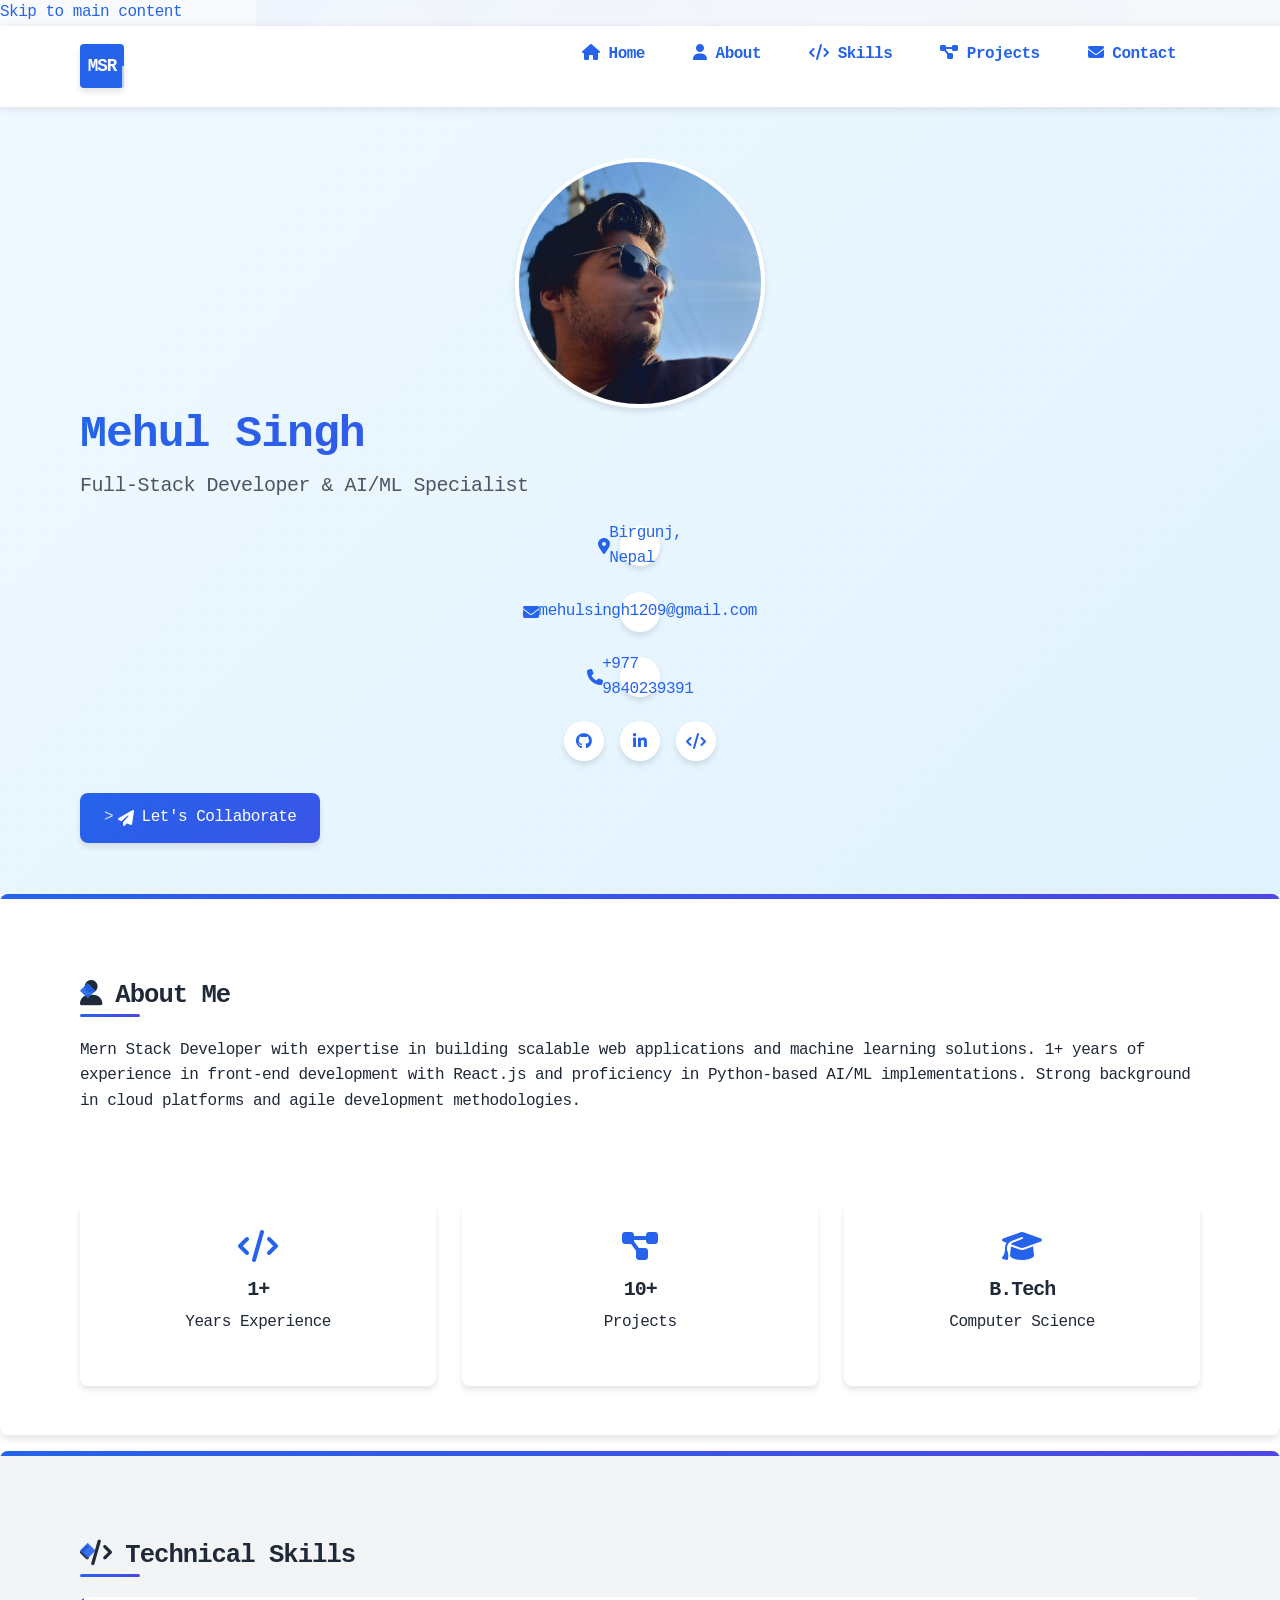
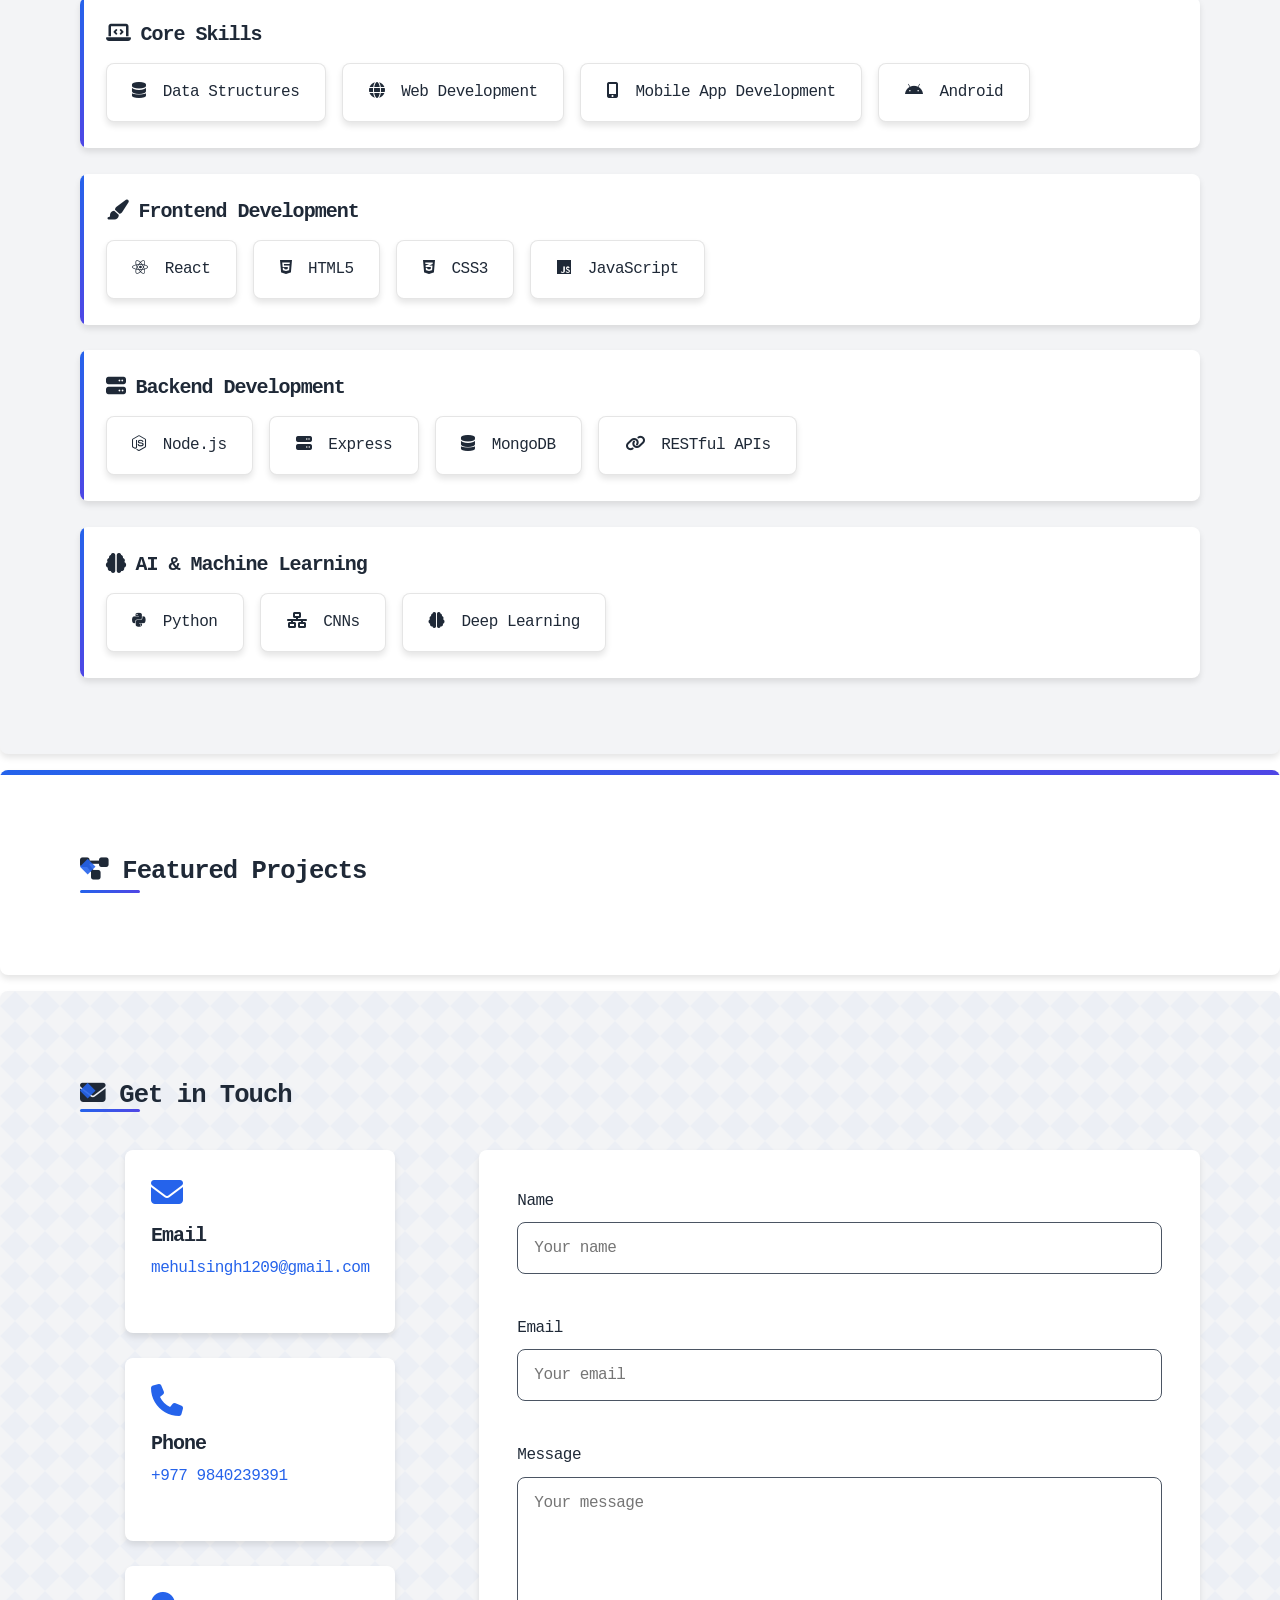
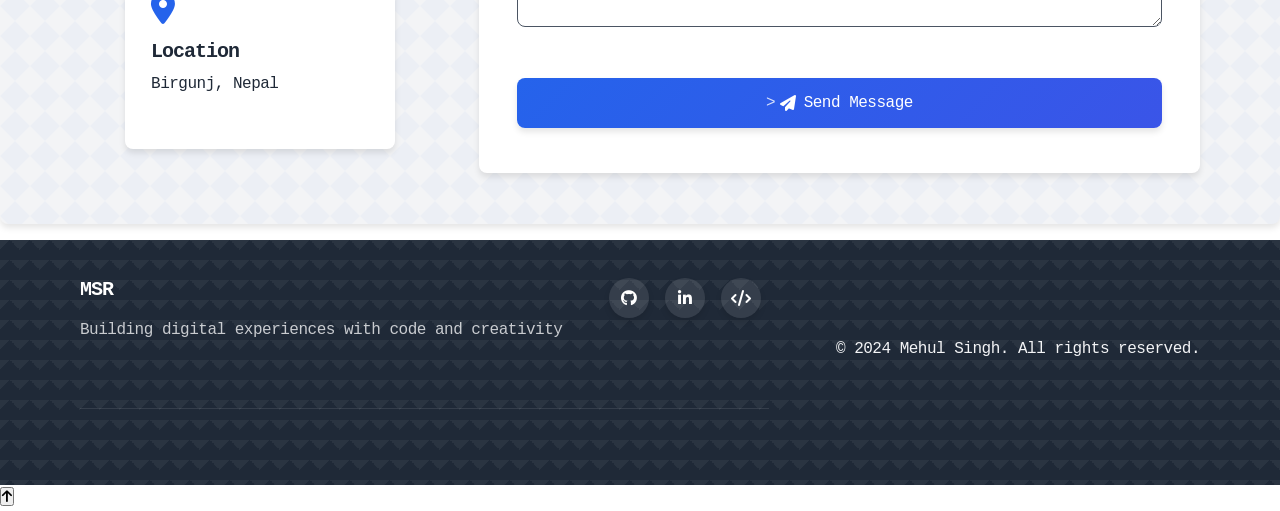
==== index.html @ da78790b "Update index.html" ====
<!DOCTYPE html>
<html lang="en">
<head>
  <meta charset="UTF-8">
  <meta name="viewport" content="width=device-width, initial-scale=1.0, maximum-scale=5.0">
  <meta name="description" content="Mehul Singh - Full-Stack Developer & AI/ML Specialist. Portfolio showcasing skills, projects, and experience in web development and machine learning.">
  <meta name="keywords" content="Mehul Singh, Full-Stack Developer, AI/ML Specialist, Web Development, Machine Learning, React, Node.js, Python">
  <meta name="author" content="Mehul Singh">
  <meta name="theme-color" content="#2563eb">
  <meta name="mobile-web-app-capable" content="yes">
  <meta name="apple-mobile-web-app-capable" content="yes">
  <meta name="apple-mobile-web-app-status-bar-style" content="black-translucent">
  
  <title>Mehul Singh - Full-Stack Developer & AI/ML Specialist</title>
  
  <!-- Favicon -->
  <link rel="icon" type="image/png" sizes="32x32" href="favicon-32x32.png">
  <link rel="icon" type="image/png" sizes="16x16" href="favicon-16x16.png">
  <link rel="apple-touch-icon" sizes="180x180" href="apple-touch-icon.png">
  
  <!-- Preload Critical Resources -->
  <link rel="preload" href="2025.jpg" as="image">
  <link rel="preload" href="https://cdnjs.cloudflare.com/ajax/libs/font-awesome/6.4.0/css/all.min.css" as="style">
  
  <!-- Stylesheets -->
  <link rel="stylesheet" href="https://cdnjs.cloudflare.com/ajax/libs/font-awesome/6.4.0/css/all.min.css">
  <link rel="stylesheet" href="styles.css">
</head>
<body>
  <!-- Skip to Main Content Link for Accessibility -->
  <a href="#main-content" class="skip-link">Skip to main content</a>

  <!-- Navigation -->
  <nav class="navbar" role="navigation" aria-label="Main navigation">
    <div class="container">
      <a href="#" class="logo" aria-label="MSR Logo">MSR</a>
      <button class="mobile-menu-btn" aria-label="Toggle menu" aria-expanded="false" aria-controls="nav-links">
        <i class="fa fa-bars" aria-hidden="true"></i>
      </button>
      <ul class="nav-links" id="nav-links">
        <li><a href="#home" aria-current="page"><i class="fas fa-home" aria-hidden="true"></i> Home</a></li>
        <li><a href="#about"><i class="fas fa-user" aria-hidden="true"></i> About</a></li>
        <li><a href="#skills"><i class="fas fa-code" aria-hidden="true"></i> Skills</a></li>
        <li><a href="#projects"><i class="fas fa-project-diagram" aria-hidden="true"></i> Projects</a></li>
        <li><a href="#contact"><i class="fas fa-envelope" aria-hidden="true"></i> Contact</a></li>
      </ul>
    </div>
  </nav>

  <!-- Header/Hero Section -->
  <header id="home" class="hero">
    <div class="bg-pattern" aria-hidden="true"></div>
    <div class="container">
      <div class="hero-content">
        <div class="profile-img-wrapper">
          <div class="profile-img">
            <img src="2025.jpg" alt="Mehul Singh" width="250" height="250" loading="lazy">
          </div>
        </div>
        <h1 class="hero-title">Mehul Singh</h1>
        <p class="hero-subtitle">Full-Stack Developer & AI/ML Specialist</p>
        
        <div class="contact-info" role="list">
          <div class="contact-item" role="listitem">
            <a href="https://maps.google.com/?q=Ghantaghar+Clock+Tower,+Birgunj,+Nepal" 
               target="_blank" 
               rel="noopener noreferrer" 
               aria-label="Location: Birgunj, Nepal">
              <i class="fas fa-map-marker-alt" aria-hidden="true"></i>
              <span>Birgunj, Nepal</span>
            </a>
          </div>
          <div class="contact-item" role="listitem">
            <a href="mailto:mehulsingh1209@gmail.com" aria-label="Email: mehulsingh1209@gmail.com">
              <i class="fas fa-envelope" aria-hidden="true"></i>
              <span>mehulsingh1209@gmail.com</span>
            </a>
          </div>
          <div class="contact-item" role="listitem">
            <a href="tel:+9779840239391" aria-label="Phone: +977 9840239391">
              <i class="fas fa-phone" aria-hidden="true"></i>
              <span>+977 9840239391</span>
            </a>
          </div>
        </div>

        <div class="social-links" role="list">
          <a href="https://github.com/mehulsingh1209" 
             target="_blank" 
             rel="noopener noreferrer" 
             aria-label="GitHub Profile"
             role="listitem">
            <i class="fab fa-github" aria-hidden="true"></i>
          </a>
          <a href="https://www.linkedin.com/in/mehulsng/" 
             target="_blank" 
             rel="noopener noreferrer" 
             aria-label="LinkedIn Profile"
             role="listitem">
            <i class="fab fa-linkedin-in" aria-hidden="true"></i>
          </a>
          <a href="https://leetcode.com/u/mehulsng/" 
             target="_blank" 
             rel="noopener noreferrer" 
             aria-label="LeetCode Profile"
             role="listitem">
            <i class="fas fa-code" aria-hidden="true"></i>
          </a>
        </div>

        <a href="#contact" class="btn cta-btn">
          <i class="fas fa-paper-plane" aria-hidden="true"></i>
          <span>Let's Collaborate</span>
        </a>
      </div>
    </div>
  </header>

  <!-- Main Content -->
  <main id="main-content">
    <!-- About Section -->
    <section id="about" class="section">
      <div class="container">
        <h2 class="section-title">
          <i class="fas fa-user" aria-hidden="true"></i>
          About Me
        </h2>
        <div class="about-content">
          <p class="about-text">
            Mern Stack Developer with expertise in building scalable web applications and machine learning solutions. 
            1+ years of experience in front-end development with React.js and proficiency in Python-based AI/ML implementations. 
            Strong background in cloud platforms and agile development methodologies.
          </p>
          <div class="about-stats">
            <div class="stat-item">
              <i class="fas fa-code" aria-hidden="true"></i>
              <h3>1+</h3>
              <p>Years Experience</p>
            </div>
            <div class="stat-item">
              <i class="fas fa-project-diagram" aria-hidden="true"></i>
              <h3>10+</h3>
              <p>Projects</p>
            </div>
            <div class="stat-item">
              <i class="fas fa-graduation-cap" aria-hidden="true"></i>
              <h3>B.Tech</h3>
              <p>Computer Science</p>
            </div>
          </div>
        </div>
      </div>
    </section>

    <!-- Skills Section -->
    <section id="skills" class="section">
      <div class="container">
        <h2 class="section-title">
          <i class="fas fa-code" aria-hidden="true"></i>
          Technical Skills
        </h2>
        <div class="skills-grid">
          <div class="skill-category">
            <h3>
              <i class="fas fa-laptop-code" aria-hidden="true"></i>
              Core Skills
            </h3>
            <div class="skill-tags" role="list">
              <div class="skill-tag" role="listitem">
                <i class="fas fa-database" aria-hidden="true"></i>
                <span>Data Structures</span>
              </div>
              <div class="skill-tag" role="listitem">
                <i class="fas fa-globe" aria-hidden="true"></i>
                <span>Web Development</span>
              </div>
              <div class="skill-tag" role="listitem">
                <i class="fas fa-mobile-alt" aria-hidden="true"></i>
                <span>Mobile App Development</span>
              </div>
              <div class="skill-tag" role="listitem">
                <i class="fab fa-android" aria-hidden="true"></i>
                <span>Android</span>
              </div>
            </div>
          </div>
          
          <div class="skill-category">
            <h3>
              <i class="fas fa-paint-brush" aria-hidden="true"></i>
              Frontend Development
            </h3>
            <div class="skill-tags" role="list">
              <div class="skill-tag" role="listitem">
                <i class="fab fa-react" aria-hidden="true"></i>
                <span>React</span>
              </div>
              <div class="skill-tag" role="listitem">
                <i class="fab fa-html5" aria-hidden="true"></i>
                <span>HTML5</span>
              </div>
              <div class="skill-tag" role="listitem">
                <i class="fab fa-css3-alt" aria-hidden="true"></i>
                <span>CSS3</span>
              </div>
              <div class="skill-tag" role="listitem">
                <i class="fab fa-js" aria-hidden="true"></i>
                <span>JavaScript</span>
              </div>
            </div>
          </div>
          
          <div class="skill-category">
            <h3>
              <i class="fas fa-server" aria-hidden="true"></i>
              Backend Development
            </h3>
            <div class="skill-tags" role="list">
              <div class="skill-tag" role="listitem">
                <i class="fab fa-node-js" aria-hidden="true"></i>
                <span>Node.js</span>
              </div>
              <div class="skill-tag" role="listitem">
                <i class="fas fa-server" aria-hidden="true"></i>
                <span>Express</span>
              </div>
              <div class="skill-tag" role="listitem">
                <i class="fas fa-database" aria-hidden="true"></i>
                <span>MongoDB</span>
              </div>
              <div class="skill-tag" role="listitem">
                <i class="fas fa-link" aria-hidden="true"></i>
                <span>RESTful APIs</span>
              </div>
            </div>
          </div>
          
          <div class="skill-category">
            <h3>
              <i class="fas fa-brain" aria-hidden="true"></i>
              AI & Machine Learning
            </h3>
            <div class="skill-tags" role="list">
              <div class="skill-tag" role="listitem">
                <i class="fab fa-python" aria-hidden="true"></i>
                <span>Python</span>
              </div>
              <div class="skill-tag" role="listitem">
                <i class="fas fa-network-wired" aria-hidden="true"></i>
                <span>CNNs</span>
              </div>
              <div class="skill-tag" role="listitem">
                <i class="fas fa-brain" aria-hidden="true"></i>
                <span>Deep Learning</span>
              </div>
            </div>
          </div>
        </div>
      </div>
    </section>

    <!-- Projects Section -->
    <section id="projects" class="section">
      <div class="container">
        <h2 class="section-title">
          <i class="fas fa-project-diagram" aria-hidden="true"></i>
          Featured Projects
        </h2>
        <div class="projects-grid">
          <!-- Project cards will be dynamically loaded via JavaScript -->
        </div>
      </div>
    </section>

    <!-- Contact Section -->
    <section id="contact" class="section">
      <div class="container">
        <h2 class="section-title">
          <i class="fas fa-envelope" aria-hidden="true"></i>
          Get in Touch
        </h2>
        <div class="contact-wrapper">
          <div class="contact-info">
            <div class="contact-card">
              <i class="fas fa-envelope" aria-hidden="true"></i>
              <h3>Email</h3>
              <p>
                <a href="mailto:mehulsingh1209@gmail.com">mehulsingh1209@gmail.com</a>
              </p>
            </div>
            <div class="contact-card">
              <i class="fas fa-phone" aria-hidden="true"></i>
              <h3>Phone</h3>
              <p>
                <a href="tel:+9779840239391">+977 9840239391</a>
              </p>
            </div>
            <div class="contact-card">
              <i class="fas fa-map-marker-alt" aria-hidden="true"></i>
              <h3>Location</h3>
              <p>Birgunj, Nepal</p>
            </div>
          </div>
          <form id="contact-form" class="contact-form" novalidate>
            <div class="form-group">
              <label for="name">Name</label>
              <input type="text" 
                     id="name" 
                     name="name" 
                     required 
                     aria-required="true"
                     placeholder="Your name">
            </div>
            <div class="form-group">
              <label for="email">Email</label>
              <input type="email" 
                     id="email" 
                     name="email" 
                     required 
                     aria-required="true"
                     placeholder="Your email">
            </div>
            <div class="form-group">
              <label for="message">Message</label>
              <textarea id="message" 
                        name="message" 
                        rows="5" 
                        required 
                        aria-required="true"
                        placeholder="Your message"></textarea>
            </div>
            <button type="submit" class="btn submit-btn">
              <i class="fas fa-paper-plane" aria-hidden="true"></i>
              <span>Send Message</span>
            </button>
          </form>
        </div>
      </div>
    </section>
  </main>

  <!-- Footer -->
  <footer class="footer" role="contentinfo">
    <div class="container">
      <div class="footer-content">
        <div class="footer-info">
          <h3>MSR</h3>
          <p>Building digital experiences with code and creativity</p>
        </div>
        <div class="social-links" role="list">
          <a href="https://github.com/mehulsingh1209" 
             target="_blank" 
             rel="noopener noreferrer" 
             aria-label="GitHub Profile"
             role="listitem">
            <i class="fab fa-github" aria-hidden="true"></i>
          </a>
          <a href="https://www.linkedin.com/in/mehulsng/" 
             target="_blank" 
             rel="noopener noreferrer" 
             aria-label="LinkedIn Profile"
             role="listitem">
            <i class="fab fa-linkedin-in" aria-hidden="true"></i>
          </a>
          <a href="https://leetcode.com/u/mehulsng/" 
             target="_blank" 
             rel="noopener noreferrer" 
             aria-label="LeetCode Profile"
             role="listitem">
            <i class="fas fa-code" aria-hidden="true"></i>
          </a>
        </div>
      </div>
      <div class="footer-bottom">
        <p>&copy; <span id="current-year">2024</span> Mehul Singh. All rights reserved.</p>
      </div>
    </div>
  </footer>

  <!-- Back to Top Button -->
  <button id="back-to-top" class="back-to-top" aria-label="Back to top">
    <i class="fas fa-arrow-up" aria-hidden="true"></i>
  </button>

  <!-- Scripts -->
  <script src="script.js" defer></script>
</body>
</html>
---- styles.css ----
/* Base Styles & Variables */
:root {
  --primary-color: #2563eb;
  --primary-dark: #1d4ed8;
  --secondary-color: #4f46e5;
  --text-color: #1f2937;
  --text-light: #4b5563;
  --background: #ffffff;
  --background-alt: #f3f4f6;
  --success: #10b981;
  --warning: #f59e0b;
  --danger: #ef4444;
  --border-radius: 8px;
  --box-shadow: 0 4px 6px rgba(0, 0, 0, 0.1);
  --gradient-primary: linear-gradient(135deg, var(--primary-color), var(--secondary-color));
  --gradient-light: linear-gradient(135deg, #f0f9ff, #e0f2fe);
  
  /* Responsive Spacing Variables */
  --spacing-xs: clamp(0.5rem, 0.5vw, 0.75rem);
  --spacing-sm: clamp(1rem, 1vw, 1.5rem);
  --spacing-md: clamp(1.5rem, 2vw, 2rem);
  --spacing-lg: clamp(2rem, 3vw, 3rem);
  --spacing-xl: clamp(3rem, 4vw, 4rem);
  
  /* Fluid Typography */
  --font-size-base: clamp(1rem, 1vw, 1.125rem);
  --font-size-lg: clamp(1.125rem, 1.25vw, 1.25rem);
  --font-size-xl: clamp(1.25rem, 1.5vw, 1.5rem);
  --font-size-2xl: clamp(1.5rem, 2vw, 2rem);
  --font-size-3xl: clamp(2rem, 2.5vw, 2.5rem);
  
  /* Container Width */
  --container-width: min(90%, 1200px);
}

/* Reset & Global Styles */
* {
  margin: 0;
  padding: 0;
  box-sizing: border-box;
}

html {
  scroll-behavior: smooth;
  font-size: var(--font-size-base);
}

body {
  font-family: 'Courier New', monospace; /* Code-like font for all text */
  line-height: 1.6;
  color: var(--text-color);
  background-color: var(--background);
  overflow-x: hidden;
  position: relative;
  letter-spacing: -0.5px; /* Tighten letter spacing for code look */
}

/* Creative Background Elements */
body::before {
  content: "";
  position: fixed;
  top: 0;
  left: 0;
  width: 100%;
  height: 100%;
  background: radial-gradient(circle at 10% 20%, rgba(37, 99, 235, 0.03) 0%, rgba(79, 70, 229, 0.02) 90%);
  z-index: -2;
  pointer-events: none;
}

body::after {
  content: "";
  position: fixed;
  top: 0;
  right: 0;
  width: 80%;
  height: 100%;
  background: 
    linear-gradient(135deg, rgba(37, 99, 235, 0.03) 0%, rgba(79, 70, 229, 0) 70%),
    linear-gradient(225deg, rgba(16, 185, 129, 0.02) 10%, rgba(245, 158, 11, 0) 80%);
  z-index: -1;
  pointer-events: none;
}

/* Containers */
.container {
  width: var(--container-width);
  margin: 0 auto;
  padding: 0 var(--spacing-sm);
}

/* Typography */
h1, h2, h3, h4, h5, h6 {
  margin-bottom: 1rem;
  font-weight: 700;
  line-height: 1.2;
  color: var(--text-color);
  font-family: 'Courier New', monospace;
  letter-spacing: -1px; /* Tighten letter spacing like logo */
  position: relative;
}

h1 {
  font-size: var(--font-size-3xl);
  margin-bottom: var(--spacing-md);
}

/* Removed vertical bar after headings */
h1::after, h3::after {
  display: none;
}

h2 {
  font-size: var(--font-size-2xl);
  margin-top: var(--spacing-lg);
  margin-bottom: var(--spacing-md);
}

/* Replace terminal-like prefix with an attractive icon */
section h2::before {
  content: "◆";  /* Diamond icon - simple and attractive */
  color: var(--primary-color);
  position: absolute;
  left: 0;
  top: 0;
  font-size: 1.2rem;
  opacity: 0.9;
  font-weight: bold;
  z-index: 1;
}

h2::after {
  content: '';
  position: absolute;
  left: 0;
  bottom: 0;
  height: 3px;
  width: 60px;
  background: linear-gradient(90deg, var(--primary-color), var(--secondary-color));
  border-radius: 3px;
}

h3 {
  font-size: var(--font-size-xl);
  margin-bottom: var(--spacing-sm);
}

p {
  font-size: var(--font-size-base);
  margin-bottom: var(--spacing-md);
  font-family: 'Courier New', monospace;
  letter-spacing: -0.5px;
}

a {
  color: var(--primary-color);
  text-decoration: none;
  transition: all 0.3s ease;
  font-family: 'Courier New', monospace;
  letter-spacing: -0.5px;
}

a:hover {
  color: var(--primary-dark);
}

ul {
  list-style-position: inside;
  margin-bottom: 1.5rem;
  font-family: 'Courier New', monospace;
  letter-spacing: -0.5px;
}

li {
  margin-bottom: 0.5rem;
}

/* Enhanced Logo Styling */
.logo {
  display: flex;
  justify-content: center;
  align-items: center;
  width: 44px;
  height: 44px;
  background-color: #2563eb;
  color: white;
  font-weight: bold;
  text-decoration: none;
  font-size: 1.1rem;
  font-family: 'Courier New', monospace; /* Code-like font */
  border-radius: 4px; /* Keep square with slightly rounded corners */
  transition: all 0.3s ease;
  position: relative;
  overflow: hidden;
  box-shadow: 0 4px 6px rgba(0, 0, 0, 0.1);
  letter-spacing: -1px; /* Tighten letter spacing for code look */
}

.logo::before {
  content: "";
  position: absolute;
  top: 0;
  left: 0;
  right: 0;
  height: 2px;
  background: rgba(255, 255, 255, 0.7);
  transform: translateX(-100%);
  transition: transform 0.3s ease;
}

/* Modified cursor element - single professional indicator */
.logo::after {
  content: "";
  position: absolute;
  bottom: 0;
  right: 0;
  width: 2px;
  height: 50%;
  background: rgba(255, 255, 255, 0.7);
}

.logo:hover {
  background-color: #1d4ed8;
  transform: translateY(-2px);
  box-shadow: 0 6px 12px rgba(0, 0, 0, 0.15);
}

.logo:hover::before {
  transform: translateX(0);
}

/* Navigation */
.navbar {
  background-color: rgba(255, 255, 255, 0.95);
  box-shadow: 0 2px 10px rgba(0, 0, 0, 0.1);
  position: sticky;
  top: 0;
  left: 0;
  width: 100%;
  z-index: 1000;
  padding: 1rem 0;
  backdrop-filter: blur(10px);
  -webkit-backdrop-filter: blur(10px);
}

.navbar .container {
  display: flex;
  justify-content: space-between;
  align-items: center;
}

.nav-links {
  display: flex;
  list-style: none;
}

.nav-links li {
  margin: 0 0.5rem;
}

.nav-links a {
  padding: 0.5rem 1rem;
  font-weight: 500;
  position: relative;
  font-family: 'Courier New', monospace;
  letter-spacing: -0.5px;
  font-weight: 600;
}

.nav-links a::after {
  content: '';
  position: absolute;
  bottom: 0;
  left: 0;
  width: 0;
  height: 2px;
  background: linear-gradient(90deg, var(--primary-color), var(--secondary-color));
  transition: width 0.3s ease;
}

/* Simplified hover effect - removed cursor indicator */
.nav-links a:hover::after {
  width: 100%;
}

.mobile-menu-btn {
  display: none;
  background: none;
  border: none;
  font-size: 1.5rem;
  color: var(--primary-color);
  cursor: pointer;
}

/* Header/Hero Section */
header {
  position: relative;
  background: var(--gradient-light);
  padding: var(--spacing-xl) 0;
  overflow: hidden;
}

header::before {
  content: '';
  position: absolute;
  top: 0;
  left: 0;
  width: 100%;
  height: 100%;
  background-image: url('data:image/svg+xml,<svg width="20" height="20" viewBox="0 0 20 20" xmlns="http://www.w3.org/2000/svg"><circle cx="2" cy="2" r="1" fill="%232563eb" opacity="0.1"/></svg>');
  opacity: 0.5;
}

header .container {
  position: relative;
  z-index: 1;
}

/* Profile Image with More Square Shape */
.profile-img {
  position: relative;
  width: 250px;
  height: 250px;
  margin: 0 auto;
  border-radius: 50%;
  overflow: hidden;
  box-shadow: var(--box-shadow);
  border: 4px solid var(--background);
}

.profile-img::before {
  content: '';
  position: absolute;
  inset: 0;
  background: var(--gradient-primary);
  opacity: 0.1;
}

.profile-img img {
  width: 100%;
  height: 100%;
  object-fit: cover;
}

header h1 {
  margin-bottom: 0.5rem;
  font-size: 2.8rem;
  background: linear-gradient(90deg, var(--primary-color), var(--secondary-color));
  background-clip: text;
  -webkit-background-clip: text;
  color: transparent;
}

header p {
  font-size: 1.25rem;
  color: var(--text-light);
  margin-bottom: 1.5rem;
}

.contact-info {
  display: flex;
  justify-content: center;
  margin-bottom: 1.5rem;
}

.contact-item {
  margin: 0 1rem;
}

.contact-item a {
  display: flex;
  align-items: center;
  justify-content: center;
  width: 40px;
  height: 40px;
  background-color: white;
  border-radius: 50%;
  color: var(--primary-color);
  box-shadow: 0 4px 6px rgba(0, 0, 0, 0.1);
  transition: all 0.3s ease;
}

.contact-item a:hover {
  transform: translateY(-3px);
  box-shadow: 0 6px 12px rgba(0, 0, 0, 0.15);
  background-color: var(--primary-color);
  color: white;
}

.social-links {
  display: flex;
  justify-content: center;
  margin-bottom: 2rem;
}

.social-links a {
  display: flex;
  align-items: center;
  justify-content: center;
  width: 40px;
  height: 40px;
  background-color: white;
  border-radius: 50%;
  color: var(--primary-color);
  margin: 0 0.5rem;
  box-shadow: 0 4px 6px rgba(0, 0, 0, 0.1);
  transition: all 0.3s ease;
}

.social-links a:hover {
  transform: translateY(-3px);
  box-shadow: 0 6px 12px rgba(0, 0, 0, 0.15);
  background-color: var(--primary-color);
  color: white;
}

/* Buttons */
.btn {
  display: inline-flex;
  align-items: center;
  justify-content: center;
  padding: 0.75rem 1.5rem;
  background: var(--gradient-primary);
  background-size: 200% 200%;
  color: white;
  border-radius: var(--border-radius);
  font-weight: 500;
  box-shadow: 0 4px 6px rgba(0, 0, 0, 0.1);
  transition: all 0.3s ease;
  font-family: 'Courier New', monospace;
  letter-spacing: -0.5px;
  border: none;
  position: relative;
  overflow: hidden;
  animation: gradient 6s ease infinite;
}

/* Simplified button prefix - single professional indicator */
.btn::before {
  content: ">";
  opacity: 0.8;
  margin-right: 5px;
}

.btn i {
  margin-right: 0.5rem;
}

.btn:hover {
  transform: translateY(-3px);
  box-shadow: 0 6px 12px rgba(0, 0, 0, 0.15);
  color: white;
}

/* Section Styling */
section {
  padding: 3rem 0;
  margin-bottom: 1rem;
  background: white;
  border-radius: var(--border-radius);
  box-shadow: var(--box-shadow);
  position: relative;
  overflow: hidden;
}

section::before {
  content: "";
  position: absolute;
  top: 0;
  left: 0;
  width: 100%;
  height: 5px;
  background: linear-gradient(90deg, var(--primary-color), var(--secondary-color));
}

/* Skills Section */
#skills {
  position: relative;
  background: var(--background-alt);
  padding: var(--spacing-xl) 0;
}

.skill-category {
  background: var(--background);
  border-radius: var(--border-radius);
  padding: var(--spacing-md);
  margin-bottom: var(--spacing-md);
  box-shadow: var(--box-shadow);
  position: relative;
  overflow: hidden;
}

.skill-category::before {
  content: '';
  position: absolute;
  top: 0;
  left: 0;
  width: 4px;
  height: 100%;
  background: var(--gradient-primary);
}

.skill-tags {
  display: flex;
  flex-wrap: wrap;
  gap: var(--spacing-sm);
  position: relative;
}

.skill-tag {
  background: var(--background);
  padding: var(--spacing-sm) var(--spacing-md);
  border-radius: var(--border-radius);
  box-shadow: var(--box-shadow);
  transition: transform 0.3s ease, box-shadow 0.3s ease;
  border: 1px solid rgba(0, 0, 0, 0.1);
}

.skill-tag:hover {
  transform: translateY(-2px);
  box-shadow: 0 6px 12px rgba(0, 0, 0, 0.1);
}

.skill-tag i {
  margin-right: 0.5rem;
}

/* Internships, Education, and Projects */
.internship-item, .education-item, .project-item {
  margin-bottom: 2rem;
  padding-bottom: 2rem;
  border-bottom: 1px solid #e5e7eb;
}

.internship-item:last-child, .education-item:last-child, .project-item:last-child {
  border-bottom: none;
  padding-bottom: 0;
  margin-bottom: 0;
}

.position {
  display: flex;
  justify-content: space-between;
  align-items: center;
  flex-wrap: wrap;
  margin-bottom: 0.5rem;
}

.position span:first-child {
  font-family: 'Courier New', monospace;
  letter-spacing: -0.5px;
  font-weight: 700;
  font-size: 1.1rem;
  color: var(--primary-color);
}

.date {
  font-family: 'Courier New', monospace;
  letter-spacing: -0.5px;
  background: rgba(37, 99, 235, 0.1);
  padding: 0.2rem 0.5rem;
  border-radius: 4px;
  font-size: 0.9rem;
  color: var(--text-light);
}

.company {
  color: var(--primary-color);
  margin-bottom: 1rem;
  font-family: 'Courier New', monospace;
  letter-spacing: -0.5px;
  font-weight: 600;
}

/* Ensure only one icon per company element */
.company i {
  margin-right: 0.5rem;
}

/* Interests Section */
.interest-grid {
  display: grid;
  grid-template-columns: repeat(auto-fill, minmax(200px, 1fr));
  gap: 1.5rem;
}

.interest-item {
  display: flex;
  flex-direction: column;
  align-items: center;
  text-align: center;
  padding: 1.5rem;
  background-color: #f9fafb;
  border-radius: var(--border-radius);
  transition: all 0.3s ease;
  font-family: 'Courier New', monospace;
  letter-spacing: -0.5px;
  border: 1px solid rgba(37, 99, 235, 0.1);
}

.interest-item:hover {
  transform: translateY(-5px);
  box-shadow: 0 6px 12px rgba(0, 0, 0, 0.1);
  background-color: #f3f4f6;
}

/* Keep only one professional icon per interest */
.interest-icon {
  font-size: 2rem;
  color: var(--primary-color);
  margin-bottom: 1rem;
}

/* Contact Form */
#contact {
  position: relative;
  background: var(--background-alt);
  padding: var(--spacing-xl) 0;
}

#contact::before {
  content: '';
  position: absolute;
  top: 0;
  left: 0;
  width: 100%;
  height: 100%;
  background-image: url('data:image/svg+xml,<svg width="30" height="30" viewBox="0 0 30 30" xmlns="http://www.w3.org/2000/svg"><path d="M15 0L30 15L15 30L0 15L15 0Z" fill="%232563eb" opacity="0.03"/></svg>');
}

#contact-form {
  background: var(--background);
  padding: var(--spacing-lg);
  border-radius: var(--border-radius);
  box-shadow: var(--box-shadow);
}

#contact-form input, #contact-form textarea {
  margin-bottom: 1rem;
  padding: 0.75rem;
  border: 1px solid #e5e7eb;
  border-radius: var(--border-radius);
  font-family: 'Courier New', monospace;
  letter-spacing: -0.5px;
  transition: all 0.3s ease;
}

#contact-form input:focus, #contact-form textarea:focus {
  outline: none;
  border-color: var(--primary-color);
  box-shadow: 0 0 0 2px rgba(37, 99, 235, 0.2);
}

#contact-form textarea {
  min-height: 150px;
  resize: vertical;
}

#contact-form button {
  align-self: flex-start;
}

/* Footer */
footer {
  background: var(--text-color);
  color: var(--background);
  padding: var(--spacing-lg) 0;
  position: relative;
  overflow: hidden;
}

footer::before {
  content: '';
  position: absolute;
  top: 0;
  left: 0;
  width: 100%;
  height: 100%;
  background-image: linear-gradient(135deg, rgba(255,255,255,0.05) 25%, transparent 25%),
                    linear-gradient(225deg, rgba(255,255,255,0.05) 25%, transparent 25%);
  background-size: 20px 20px;
}

footer .container {
  display: flex;
  justify-content: space-between;
  align-items: center;
}

footer .social-links {
  margin-bottom: 0;
}

footer .social-links a {
  background-color: rgba(255, 255, 255, 0.1);
  color: white;
}

footer .social-links a:hover {
  background-color: rgba(255, 255, 255, 0.2);
}

/* Enhanced Responsive Styles */
@media (max-width: 991px) {
  :root {
    --container-width: 95%;
  }
  
  .nav-links {
    gap: var(--spacing-sm);
  }
  
  .skill-tags {
    gap: var(--spacing-xs);
  }
}

@media (max-width: 768px) {
  .nav-links {
    position: fixed;
    top: 70px;
    left: 0;
    width: 100%;
    background: var(--background);
    padding: var(--spacing-md);
    flex-direction: column;
    transform: translateY(-150%);
    transition: transform 0.3s ease;
    box-shadow: var(--box-shadow);
    z-index: 1000;
  }
  
  .nav-links.active {
    transform: translateY(0);
  }
  
  .mobile-menu-btn {
    display: block;
  }
  
  header .container {
    flex-direction: column;
    text-align: center;
    gap: var(--spacing-md);
  }
  
  .profile-img {
    width: 200px;
    height: 200px;
    margin: 0 auto;
  }
  
  .skill-category {
    padding: var(--spacing-sm);
  }
  
  .skill-tags {
    gap: var(--spacing-xs);
  }
  
  .contact-info {
    justify-content: center;
    gap: var(--spacing-md);
  }
}

@media (max-width: 576px) {
  :root {
    --container-width: 100%;
    --spacing-sm: 0.75rem;
    --spacing-md: 1.25rem;
    --spacing-lg: 1.75rem;
  }
  
  .profile-img {
    width: 150px;
    height: 150px;
  }
  
  .skill-tags {
    flex-direction: column;
    align-items: stretch;
  }
  
  .skill-tag {
    width: 100%;
    text-align: center;
  }
  
  .internship-item, .education-item {
    padding: var(--spacing-sm);
  }
  
  .position {
    flex-direction: column;
    gap: var(--spacing-xs);
  }
  
  .date {
    margin-left: 0;
  }
  
  #contact-form {
    padding: var(--spacing-sm);
  }
}

/* Touch-friendly Interactions */
@media (hover: none) {
  .nav-links a,
  .btn,
  .skill-tag,
  .social-links a {
    padding: var(--spacing-sm);
  }
  
  .contact-item a {
    padding: var(--spacing-sm);
    min-width: 44px;
    min-height: 44px;
    display: flex;
    align-items: center;
    justify-content: center;
  }
}

/* Improved Image Responsiveness */
img {
  max-width: 100%;
  height: auto;
  display: block;
}

.profile-img img {
  width: 100%;
  height: 100%;
  object-fit: cover;
}

/* Enhanced Form Responsiveness */
#contact-form input,
#contact-form textarea {
  width: 100%;
  padding: var(--spacing-sm);
  margin-bottom: var(--spacing-sm);
  border: 1px solid var(--text-light);
  border-radius: var(--border-radius);
  font-size: var(--font-size-base);
}

#contact-form button {
  width: 100%;
  padding: var(--spacing-sm) var(--spacing-md);
  font-size: var(--font-size-base);
}

/* Animation Enhancements */
@keyframes float {
  0% { transform: translateY(0); }
  50% { transform: translateY(-10px); }
  100% { transform: translateY(0); }
}

.profile-img {
  animation: float 6s ease-in-out infinite;
}

@keyframes gradient {
  0% { background-position: 0% 50%; }
  50% { background-position: 100% 50%; }
  100% { background-position: 0% 50%; }
}

/* Touch Interactions */
@media (hover: none) {
  .skill-tag:active,
  .project-item:active,
  .btn:active {
    transform: scale(0.98);
  }
}

/* Additional Styles for Enhanced Design */

/* About Stats */
.about-content {
  display: grid;
  gap: var(--spacing-lg);
}

.about-stats {
  display: grid;
  grid-template-columns: repeat(auto-fit, minmax(200px, 1fr));
  gap: var(--spacing-md);
  margin-top: var(--spacing-md);
}

.stat-item {
  background: var(--background);
  padding: var(--spacing-md);
  border-radius: var(--border-radius);
  box-shadow: var(--box-shadow);
  text-align: center;
  transition: transform 0.3s ease;
}

.stat-item:hover {
  transform: translateY(-5px);
}

.stat-item i {
  font-size: 2rem;
  color: var(--primary-color);
  margin-bottom: var(--spacing-sm);
}

.stat-item h3 {
  font-size: var(--font-size-xl);
  margin-bottom: var(--spacing-xs);
  color: var(--text-color);
}

/* Projects Grid */
.projects-grid {
  display: grid;
  grid-template-columns: repeat(auto-fit, minmax(300px, 1fr));
  gap: var(--spacing-lg);
  margin-top: var(--spacing-lg);
}

.project-card {
  background: var(--background);
  border-radius: var(--border-radius);
  overflow: hidden;
  box-shadow: var(--box-shadow);
  transition: transform 0.3s ease;
}

.project-card:hover {
  transform: translateY(-5px);
}

.project-image {
  width: 100%;
  height: 200px;
  object-fit: cover;
}

.project-content {
  padding: var(--spacing-md);
}

.project-title {
  font-size: var(--font-size-lg);
  margin-bottom: var(--spacing-sm);
}

.project-tags {
  display: flex;
  flex-wrap: wrap;
  gap: var(--spacing-xs);
  margin-bottom: var(--spacing-sm);
}

.project-tag {
  background: var(--background-alt);
  padding: 0.25rem 0.75rem;
  border-radius: 20px;
  font-size: 0.875rem;
}

/* Contact Section Enhancement */
.contact-wrapper {
  display: grid;
  grid-template-columns: 1fr 2fr;
  gap: var(--spacing-lg);
  margin-top: var(--spacing-lg);
}

.contact-info {
  display: grid;
  gap: var(--spacing-md);
}

.contact-card {
  background: var(--background);
  padding: var(--spacing-md);
  border-radius: var(--border-radius);
  box-shadow: var(--box-shadow);
  transition: transform 0.3s ease;
}

.contact-card:hover {
  transform: translateY(-3px);
}

.contact-card i {
  font-size: 2rem;
  color: var(--primary-color);
  margin-bottom: var(--spacing-sm);
}

.contact-card h3 {
  margin-bottom: var(--spacing-xs);
}

.form-group {
  margin-bottom: var(--spacing-md);
}

.form-group label {
  display: block;
  margin-bottom: var(--spacing-xs);
  color: var(--text-color);
}

/* Footer Enhancement */
.footer-content {
  display: grid;
  grid-template-columns: 1fr auto;
  gap: var(--spacing-lg);
  padding-bottom: var(--spacing-lg);
  border-bottom: 1px solid rgba(255, 255, 255, 0.1);
  margin-bottom: var(--spacing-lg);
}

.footer-info h3 {
  color: var(--background);
  margin-bottom: var(--spacing-sm);
}

.footer-info p {
  color: var(--background-alt);
  opacity: 0.8;
}

.footer-bottom {
  text-align: center;
  color: var(--background-alt);
  opacity: 0.8;
}

/* Enhanced Mobile Responsiveness */
@media (max-width: 768px) {
  .contact-wrapper {
    grid-template-columns: 1fr;
  }
  
  .footer-content {
    grid-template-columns: 1fr;
    text-align: center;
    gap: var(--spacing-md);
  }
  
  .about-stats {
    grid-template-columns: repeat(auto-fit, minmax(150px, 1fr));
  }
}

@media (max-width: 576px) {
  .projects-grid {
    grid-template-columns: 1fr;
  }
  
  .contact-card {
    text-align: center;
  }
  
  .form-group label {
    text-align: left;
  }
}

/* Animation for Contact Cards */
@keyframes slideIn {
  from {
    opacity: 0;
    transform: translateY(20px);
  }
  to {
    opacity: 1;
    transform: translateY(0);
  }
}

.contact-card {
  animation: slideIn 0.5s ease forwards;
}

.contact-card:nth-child(1) { animation-delay: 0.1s; }
.contact-card:nth-child(2) { animation-delay: 0.2s; }
.contact-card:nth-child(3) { animation-delay: 0.3s; }

/* Enhanced Accessibility */
@media (prefers-reduced-motion: reduce) {
  * {
    animation-duration: 0.01ms !important;
    animation-iteration-count: 1 !important;
    transition-duration: 0.01ms !important;
    scroll-behavior: auto !important;
  }
}

/* Motion Effects and Animations */
@keyframes fadeInUp {
  from {
    opacity: 0;
    transform: translateY(20px);
  }
  to {
    opacity: 1;
    transform: translateY(0);
  }
}

@keyframes slideInLeft {
  from {
    opacity: 0;
    transform: translateX(-30px);
  }
  to {
    opacity: 1;
    transform: translateX(0);
  }
}

@keyframes slideInRight {
  from {
    opacity: 0;
    transform: translateX(30px);
  }
  to {
    opacity: 1;
    transform: translateX(0);
  }
}

@keyframes scaleIn {
  from {
    opacity: 0;
    transform: scale(0.9);
  }
  to {
    opacity: 1;
    transform: scale(1);
  }
}

/* Header Animations */
header h1 {
  animation: fadeInUp 0.8s ease-out forwards;
}

header .tagline {
  animation: fadeInUp 0.8s ease-out 0.2s forwards;
  opacity: 0;
}

header .contact-info {
  animation: fadeInUp 0.8s ease-out 0.4s forwards;
  opacity: 0;
}

header .social-links {
  animation: fadeInUp 0.8s ease-out 0.6s forwards;
  opacity: 0;
}

header .btn {
  animation: fadeInUp 0.8s ease-out 0.8s forwards;
  opacity: 0;
}

/* Section Heading Animations */
section h2 {
  animation: slideInLeft 0.8s ease-out forwards;
  opacity: 0;
}

section h3 {
  animation: slideInLeft 0.6s ease-out forwards;
  opacity: 0;
}

/* Skill Category Animations */
.skill-category {
  animation: scaleIn 0.6s ease-out forwards;
  opacity: 0;
}

.skill-category:nth-child(1) { animation-delay: 0.2s; }
.skill-category:nth-child(2) { animation-delay: 0.4s; }
.skill-category:nth-child(3) { animation-delay: 0.6s; }
.skill-category:nth-child(4) { animation-delay: 0.8s; }

/* Skill Tag Hover Effect */
.skill-tag {
  transition: transform 0.3s ease, box-shadow 0.3s ease, background-color 0.3s ease;
}

.skill-tag:hover {
  transform: translateY(-5px) scale(1.05);
  background-color: var(--primary-color);
  color: white;
}

.skill-tag:hover i {
  color: white;
}

/* About Stats Animation */
.stat-item {
  animation: scaleIn 0.6s ease-out forwards;
  opacity: 0;
}

.stat-item:nth-child(1) { animation-delay: 0.2s; }
.stat-item:nth-child(2) { animation-delay: 0.4s; }
.stat-item:nth-child(3) { animation-delay: 0.6s; }

/* Project Card Animations */
.project-card {
  animation: fadeInUp 0.8s ease-out forwards;
  opacity: 0;
}

.project-card:nth-child(1) { animation-delay: 0.2s; }
.project-card:nth-child(2) { animation-delay: 0.4s; }
.project-card:nth-child(3) { animation-delay: 0.6s; }

/* Contact Section Animations */
.contact-card {
  animation: slideInRight 0.6s ease-out forwards;
  opacity: 0;
}

.contact-card:nth-child(1) { animation-delay: 0.2s; }
.contact-card:nth-child(2) { animation-delay: 0.4s; }
.contact-card:nth-child(3) { animation-delay: 0.6s; }

/* Footer Animations */
.footer-content {
  animation: fadeInUp 0.8s ease-out forwards;
}

.footer-info {
  animation: slideInLeft 0.8s ease-out forwards;
  opacity: 0;
}

.footer-bottom {
  animation: fadeInUp 0.8s ease-out 0.4s forwards;
  opacity: 0;
}

/* Scroll-triggered Animations */
.animate-on-scroll {
  opacity: 0;
  transform: translateY(20px);
  transition: opacity 0.6s ease-out, transform 0.6s ease-out;
}

.animate-on-scroll.visible {
  opacity: 1;
  transform: translateY(0);
}

/* Enhanced Button Hover Effect */
.btn {
  position: relative;
  overflow: hidden;
}

.btn::after {
  content: '';
  position: absolute;
  top: 50%;
  left: 50%;
  width: 0;
  height: 0;
  background: rgba(255, 255, 255, 0.2);
  border-radius: 50%;
  transform: translate(-50%, -50%);
  transition: width 0.6s ease-out, height 0.6s ease-out;
}

.btn:hover::after {
  width: 300%;
  height: 300%;
}

/* Navbar Link Hover Effect */
.nav-links a {
  position: relative;
  overflow: hidden;
}

.nav-links a::before {
  content: '';
  position: absolute;
  bottom: 0;
  left: 0;
  width: 100%;
  height: 2px;
  background: var(--gradient-primary);
  transform: scaleX(0);
  transform-origin: right;
  transition: transform 0.3s ease;
}

.nav-links a:hover::before {
  transform: scaleX(1);
  transform-origin: left;
}

/* Accessibility Considerations */
@media (prefers-reduced-motion: reduce) {
  * {
    animation: none !important;
    transition: none !important;
  }
  
  .animate-on-scroll {
    opacity: 1;
    transform: none;
  }
}
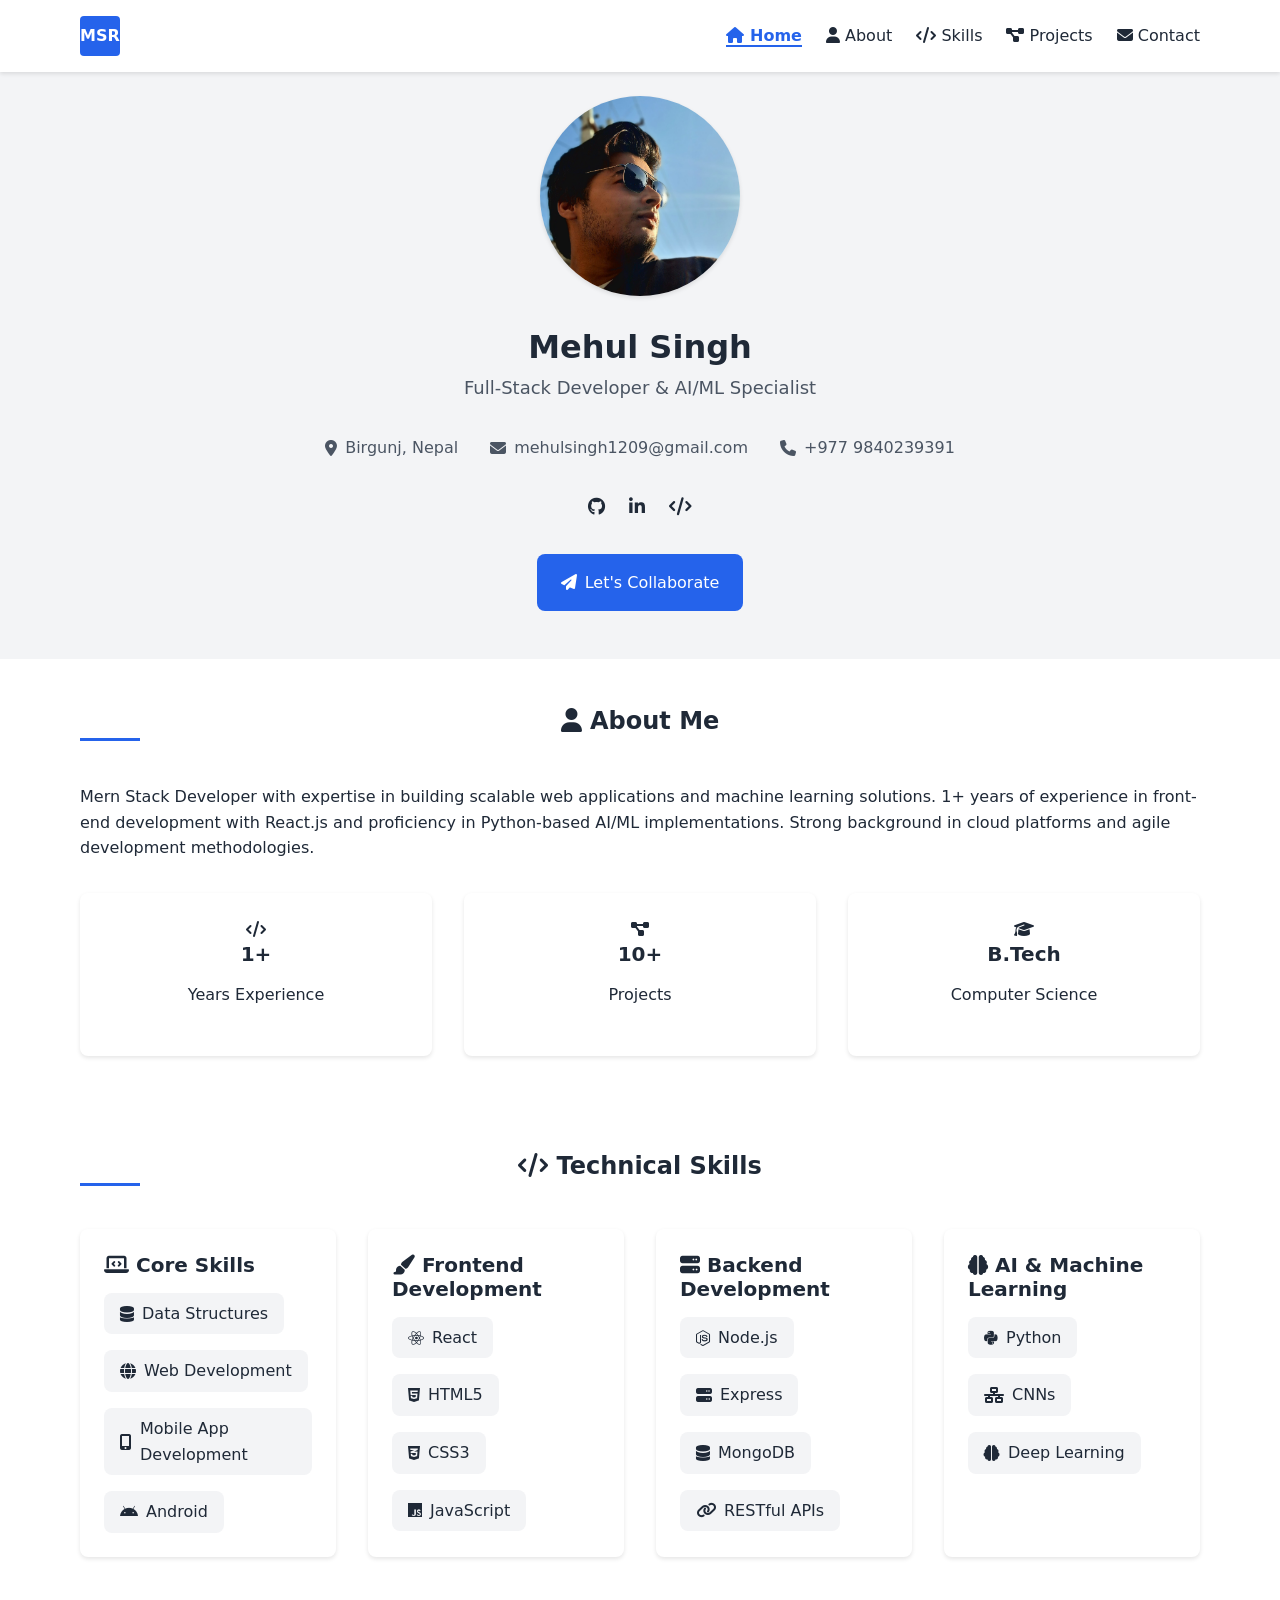
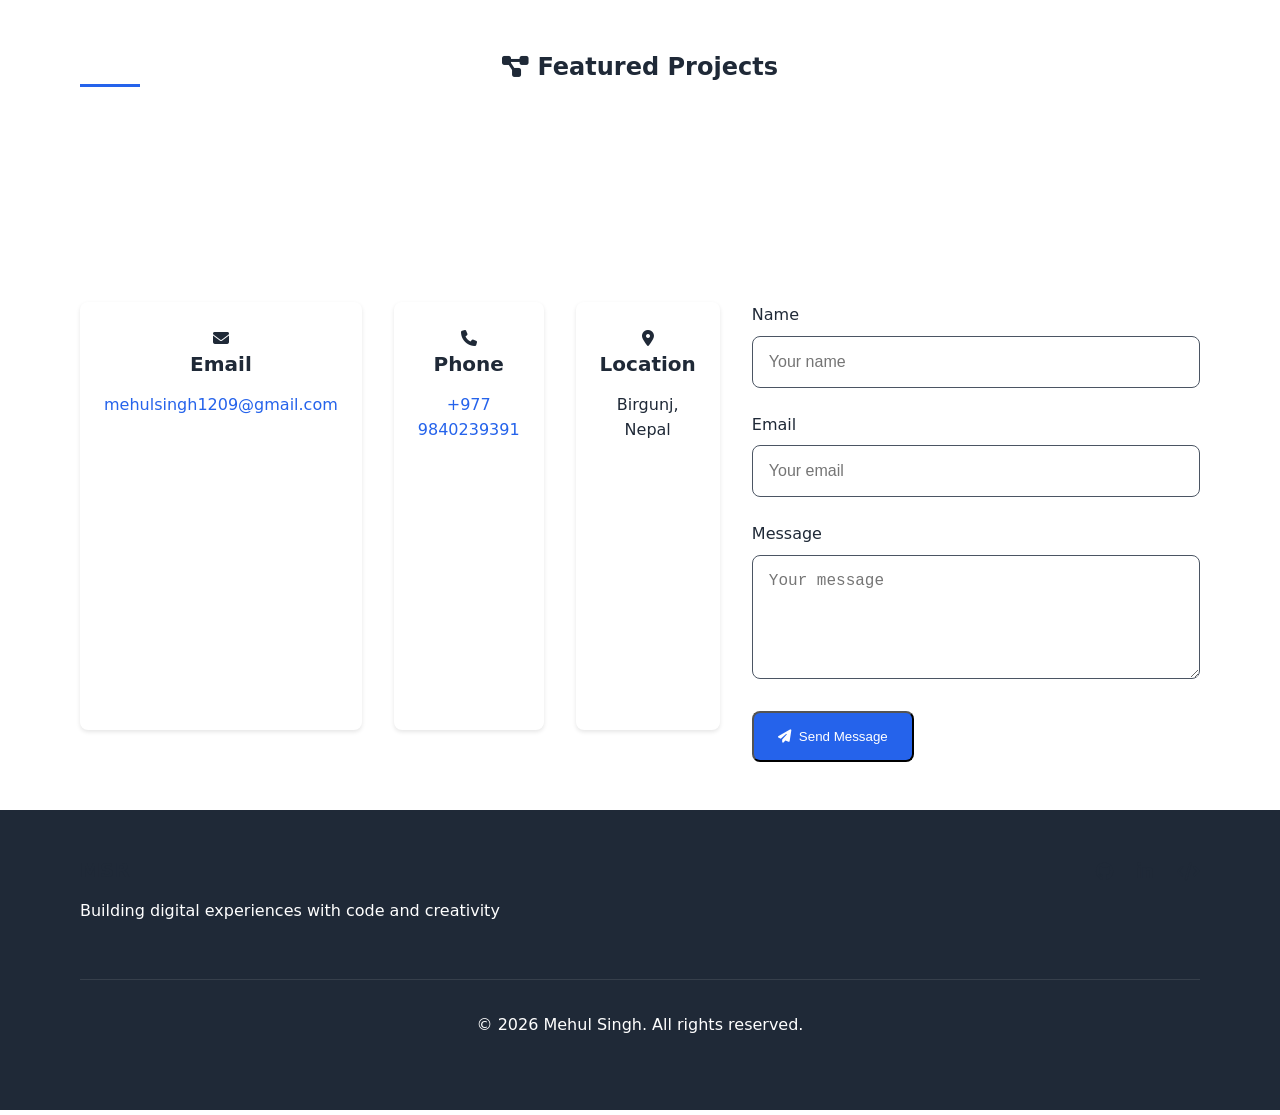
==== commit 8000c5fd: "Update index.html" ====
--- a/index.html
+++ b/index.html
@@ -10,27 +10,38 @@
   <meta name="mobile-web-app-capable" content="yes">
   <meta name="apple-mobile-web-app-capable" content="yes">
   <meta name="apple-mobile-web-app-status-bar-style" content="black-translucent">
-  
   <title>Mehul Singh - Full-Stack Developer & AI/ML Specialist</title>
-  
-  <!-- Favicon -->
   <link rel="icon" type="image/png" sizes="32x32" href="favicon-32x32.png">
   <link rel="icon" type="image/png" sizes="16x16" href="favicon-16x16.png">
   <link rel="apple-touch-icon" sizes="180x180" href="apple-touch-icon.png">
-  
-  <!-- Preload Critical Resources -->
   <link rel="preload" href="2025.jpg" as="image">
   <link rel="preload" href="https://cdnjs.cloudflare.com/ajax/libs/font-awesome/6.4.0/css/all.min.css" as="style">
-  
-  <!-- Stylesheets -->
   <link rel="stylesheet" href="https://cdnjs.cloudflare.com/ajax/libs/font-awesome/6.4.0/css/all.min.css">
   <link rel="stylesheet" href="styles.css">
+  <style>
+    /* Square logo styling */
+    .logo {
+      display: flex;
+      justify-content: center;
+      align-items: center;
+      width: 40px;
+      height: 40px;
+      background-color: #2563eb;
+      color: white;
+      font-weight: bold;
+      text-decoration: none;
+      font-size: 1rem;
+      border-radius: 4px; /* Slightly rounded corners for a modern look */
+      transition: background-color 0.3s ease;
+    }
+    
+    .logo:hover {
+      background-color: #1d4ed8;
+    }
+  </style>
 </head>
 <body>
-  <!-- Skip to Main Content Link for Accessibility -->
   <a href="#main-content" class="skip-link">Skip to main content</a>
-
-  <!-- Navigation -->
   <nav class="navbar" role="navigation" aria-label="Main navigation">
     <div class="container">
       <a href="#" class="logo" aria-label="MSR Logo">MSR</a>
@@ -47,7 +58,6 @@
     </div>
   </nav>
 
-  <!-- Header/Hero Section -->
   <header id="home" class="hero">
     <div class="bg-pattern" aria-hidden="true"></div>
     <div class="container">
@@ -116,9 +126,7 @@
     </div>
   </header>
 
-  <!-- Main Content -->
   <main id="main-content">
-    <!-- About Section -->
     <section id="about" class="section">
       <div class="container">
         <h2 class="section-title">
@@ -152,7 +160,6 @@
       </div>
     </section>
 
-    <!-- Skills Section -->
     <section id="skills" class="section">
       <div class="container">
         <h2 class="section-title">
@@ -186,71 +193,62 @@
           </div>
           
           <div class="skill-category">
-            <h3>
-              <i class="fas fa-paint-brush" aria-hidden="true"></i>
-              Frontend Development
-            </h3>
-            <div class="skill-tags" role="list">
-              <div class="skill-tag" role="listitem">
-                <i class="fab fa-react" aria-hidden="true"></i>
+            <h3><i class="fas fa-paint-brush"></i> Frontend Development</h3>
+            <div class="skill-tags">
+              <div class="skill-tag">
+                <i class="fab fa-react"></i>
                 <span>React</span>
               </div>
-              <div class="skill-tag" role="listitem">
-                <i class="fab fa-html5" aria-hidden="true"></i>
+              <div class="skill-tag">
+                <i class="fab fa-html5"></i>
                 <span>HTML5</span>
               </div>
-              <div class="skill-tag" role="listitem">
-                <i class="fab fa-css3-alt" aria-hidden="true"></i>
+              <div class="skill-tag">
+                <i class="fab fa-css3-alt"></i>
                 <span>CSS3</span>
               </div>
-              <div class="skill-tag" role="listitem">
-                <i class="fab fa-js" aria-hidden="true"></i>
+              <div class="skill-tag">
+                <i class="fab fa-js"></i>
                 <span>JavaScript</span>
               </div>
             </div>
           </div>
           
           <div class="skill-category">
-            <h3>
-              <i class="fas fa-server" aria-hidden="true"></i>
-              Backend Development
-            </h3>
-            <div class="skill-tags" role="list">
-              <div class="skill-tag" role="listitem">
-                <i class="fab fa-node-js" aria-hidden="true"></i>
+            <h3><i class="fas fa-server"></i> Backend Development</h3>
+            <div class="skill-tags">
+              <div class="skill-tag">
+                <i class="fab fa-node-js"></i>
                 <span>Node.js</span>
               </div>
-              <div class="skill-tag" role="listitem">
-                <i class="fas fa-server" aria-hidden="true"></i>
+              <div class="skill-tag">
+                <i class="fas fa-server"></i>
                 <span>Express</span>
               </div>
-              <div class="skill-tag" role="listitem">
-                <i class="fas fa-database" aria-hidden="true"></i>
+              <div class="skill-tag">
+                <i class="fas fa-database"></i>
                 <span>MongoDB</span>
               </div>
-              <div class="skill-tag" role="listitem">
-                <i class="fas fa-link" aria-hidden="true"></i>
+              <div class="skill-tag">
+                <i class="fas fa-link"></i>
                 <span>RESTful APIs</span>
               </div>
             </div>
           </div>
           
           <div class="skill-category">
-            <h3>
-              <i class="fas fa-brain" aria-hidden="true"></i>
-              AI & Machine Learning
-            </h3>
-            <div class="skill-tags" role="list">
-              <div class="skill-tag" role="listitem">
-                <i class="fab fa-python" aria-hidden="true"></i>
+            <h3><i class="fas fa-brain"></i> AI & Machine Learning</h3>
+            <div class="skill-tags">
+              <div class="skill-tag">
+                <i class="fab fa-python"></i>
                 <span>Python</span>
               </div>
-              <div class="skill-tag" role="listitem">
-                <i class="fas fa-network-wired" aria-hidden="true"></i>
+              <div class="skill-tag">
+                <i class="fas fa-network-wired"></i>
                 <span>CNNs</span>
               </div>
-              <div class="skill-tag" role="listitem">
-                <i class="fas fa-brain" aria-hidden="true"></i>
+              <div class="skill-tag">
+                <i class="fas fa-brain"></i>
                 <span>Deep Learning</span>
               </div>
             </div>
@@ -259,7 +257,6 @@
       </div>
     </section>
 
-    <!-- Projects Section -->
     <section id="projects" class="section">
       <div class="container">
         <h2 class="section-title">
@@ -267,12 +264,11 @@
           Featured Projects
         </h2>
         <div class="projects-grid">
-          <!-- Project cards will be dynamically loaded via JavaScript -->
+          <!-- Project cards will be added here -->
         </div>
       </div>
     </section>
 
-    <!-- Contact Section -->
     <section id="contact" class="section">
       <div class="container">
         <h2 class="section-title">
@@ -339,7 +335,6 @@
     </section>
   </main>
 
-  <!-- Footer -->
   <footer class="footer" role="contentinfo">
     <div class="container">
       <div class="footer-content">
@@ -377,12 +372,13 @@
     </div>
   </footer>
 
-  <!-- Back to Top Button -->
   <button id="back-to-top" class="back-to-top" aria-label="Back to top">
     <i class="fas fa-arrow-up" aria-hidden="true"></i>
   </button>
 
-  <!-- Scripts -->
   <script src="script.js" defer></script>
+  <script>
+    document.getElementById('current-year').textContent = new Date().getFullYear();
+  </script>
 </body>
 </html>
--- a/styles.css
+++ b/styles.css
@@ -2,32 +2,28 @@
 :root {
   --primary-color: #2563eb;
   --primary-dark: #1d4ed8;
-  --secondary-color: #4f46e5;
   --text-color: #1f2937;
   --text-light: #4b5563;
   --background: #ffffff;
   --background-alt: #f3f4f6;
   --success: #10b981;
-  --warning: #f59e0b;
   --danger: #ef4444;
   --border-radius: 8px;
-  --box-shadow: 0 4px 6px rgba(0, 0, 0, 0.1);
-  --gradient-primary: linear-gradient(135deg, var(--primary-color), var(--secondary-color));
-  --gradient-light: linear-gradient(135deg, #f0f9ff, #e0f2fe);
+  --box-shadow: 0 2px 4px rgba(0, 0, 0, 0.1);
   
-  /* Responsive Spacing Variables */
-  --spacing-xs: clamp(0.5rem, 0.5vw, 0.75rem);
-  --spacing-sm: clamp(1rem, 1vw, 1.5rem);
-  --spacing-md: clamp(1.5rem, 2vw, 2rem);
-  --spacing-lg: clamp(2rem, 3vw, 3rem);
-  --spacing-xl: clamp(3rem, 4vw, 4rem);
+  /* Responsive Spacing */
+  --spacing-xs: 0.5rem;
+  --spacing-sm: 1rem;
+  --spacing-md: 1.5rem;
+  --spacing-lg: 2rem;
+  --spacing-xl: 3rem;
   
-  /* Fluid Typography */
-  --font-size-base: clamp(1rem, 1vw, 1.125rem);
-  --font-size-lg: clamp(1.125rem, 1.25vw, 1.25rem);
-  --font-size-xl: clamp(1.25rem, 1.5vw, 1.5rem);
-  --font-size-2xl: clamp(1.5rem, 2vw, 2rem);
-  --font-size-3xl: clamp(2rem, 2.5vw, 2.5rem);
+  /* Typography */
+  --font-size-base: 1rem;
+  --font-size-lg: 1.125rem;
+  --font-size-xl: 1.25rem;
+  --font-size-2xl: 1.5rem;
+  --font-size-3xl: 2rem;
   
   /* Container Width */
   --container-width: min(90%, 1200px);
@@ -46,201 +42,66 @@
 }
 
 body {
-  font-family: 'Courier New', monospace; /* Code-like font for all text */
+  font-family: system-ui, -apple-system, BlinkMacSystemFont, 'Segoe UI', Roboto, sans-serif;
   line-height: 1.6;
   color: var(--text-color);
   background-color: var(--background);
-  overflow-x: hidden;
-  position: relative;
-  letter-spacing: -0.5px; /* Tighten letter spacing for code look */
-}
-
-/* Creative Background Elements */
-body::before {
-  content: "";
+}
+
+/* Container */
+.container {
+  width: var(--container-width);
+  margin: 0 auto;
+  padding: 0 var(--spacing-sm);
+}
+
+/* Typography */
+h1, h2, h3, h4, h5, h6 {
+  margin-bottom: 1rem;
+  font-weight: 600;
+  line-height: 1.2;
+  color: var(--text-color);
+}
+
+h1 {
+  font-size: var(--font-size-3xl);
+  margin-bottom: var(--spacing-md);
+}
+
+h2 {
+  font-size: var(--font-size-2xl);
+  margin-bottom: var(--spacing-md);
+}
+
+h3 {
+  font-size: var(--font-size-xl);
+  margin-bottom: var(--spacing-sm);
+}
+
+p {
+  margin-bottom: var(--spacing-md);
+}
+
+a {
+  color: var(--primary-color);
+  text-decoration: none;
+  transition: color 0.3s ease;
+}
+
+a:hover {
+  color: var(--primary-dark);
+}
+
+/* Navigation */
+.navbar {
+  background-color: var(--background);
+  box-shadow: var(--box-shadow);
   position: fixed;
   top: 0;
   left: 0;
   width: 100%;
-  height: 100%;
-  background: radial-gradient(circle at 10% 20%, rgba(37, 99, 235, 0.03) 0%, rgba(79, 70, 229, 0.02) 90%);
-  z-index: -2;
-  pointer-events: none;
-}
-
-body::after {
-  content: "";
-  position: fixed;
-  top: 0;
-  right: 0;
-  width: 80%;
-  height: 100%;
-  background: 
-    linear-gradient(135deg, rgba(37, 99, 235, 0.03) 0%, rgba(79, 70, 229, 0) 70%),
-    linear-gradient(225deg, rgba(16, 185, 129, 0.02) 10%, rgba(245, 158, 11, 0) 80%);
-  z-index: -1;
-  pointer-events: none;
-}
-
-/* Containers */
-.container {
-  width: var(--container-width);
-  margin: 0 auto;
-  padding: 0 var(--spacing-sm);
-}
-
-/* Typography */
-h1, h2, h3, h4, h5, h6 {
-  margin-bottom: 1rem;
-  font-weight: 700;
-  line-height: 1.2;
-  color: var(--text-color);
-  font-family: 'Courier New', monospace;
-  letter-spacing: -1px; /* Tighten letter spacing like logo */
-  position: relative;
-}
-
-h1 {
-  font-size: var(--font-size-3xl);
-  margin-bottom: var(--spacing-md);
-}
-
-/* Removed vertical bar after headings */
-h1::after, h3::after {
-  display: none;
-}
-
-h2 {
-  font-size: var(--font-size-2xl);
-  margin-top: var(--spacing-lg);
-  margin-bottom: var(--spacing-md);
-}
-
-/* Replace terminal-like prefix with an attractive icon */
-section h2::before {
-  content: "◆";  /* Diamond icon - simple and attractive */
-  color: var(--primary-color);
-  position: absolute;
-  left: 0;
-  top: 0;
-  font-size: 1.2rem;
-  opacity: 0.9;
-  font-weight: bold;
-  z-index: 1;
-}
-
-h2::after {
-  content: '';
-  position: absolute;
-  left: 0;
-  bottom: 0;
-  height: 3px;
-  width: 60px;
-  background: linear-gradient(90deg, var(--primary-color), var(--secondary-color));
-  border-radius: 3px;
-}
-
-h3 {
-  font-size: var(--font-size-xl);
-  margin-bottom: var(--spacing-sm);
-}
-
-p {
-  font-size: var(--font-size-base);
-  margin-bottom: var(--spacing-md);
-  font-family: 'Courier New', monospace;
-  letter-spacing: -0.5px;
-}
-
-a {
-  color: var(--primary-color);
-  text-decoration: none;
-  transition: all 0.3s ease;
-  font-family: 'Courier New', monospace;
-  letter-spacing: -0.5px;
-}
-
-a:hover {
-  color: var(--primary-dark);
-}
-
-ul {
-  list-style-position: inside;
-  margin-bottom: 1.5rem;
-  font-family: 'Courier New', monospace;
-  letter-spacing: -0.5px;
-}
-
-li {
-  margin-bottom: 0.5rem;
-}
-
-/* Enhanced Logo Styling */
-.logo {
-  display: flex;
-  justify-content: center;
-  align-items: center;
-  width: 44px;
-  height: 44px;
-  background-color: #2563eb;
-  color: white;
-  font-weight: bold;
-  text-decoration: none;
-  font-size: 1.1rem;
-  font-family: 'Courier New', monospace; /* Code-like font */
-  border-radius: 4px; /* Keep square with slightly rounded corners */
-  transition: all 0.3s ease;
-  position: relative;
-  overflow: hidden;
-  box-shadow: 0 4px 6px rgba(0, 0, 0, 0.1);
-  letter-spacing: -1px; /* Tighten letter spacing for code look */
-}
-
-.logo::before {
-  content: "";
-  position: absolute;
-  top: 0;
-  left: 0;
-  right: 0;
-  height: 2px;
-  background: rgba(255, 255, 255, 0.7);
-  transform: translateX(-100%);
-  transition: transform 0.3s ease;
-}
-
-/* Modified cursor element - single professional indicator */
-.logo::after {
-  content: "";
-  position: absolute;
-  bottom: 0;
-  right: 0;
-  width: 2px;
-  height: 50%;
-  background: rgba(255, 255, 255, 0.7);
-}
-
-.logo:hover {
-  background-color: #1d4ed8;
-  transform: translateY(-2px);
-  box-shadow: 0 6px 12px rgba(0, 0, 0, 0.15);
-}
-
-.logo:hover::before {
-  transform: translateX(0);
-}
-
-/* Navigation */
-.navbar {
-  background-color: rgba(255, 255, 255, 0.95);
-  box-shadow: 0 2px 10px rgba(0, 0, 0, 0.1);
-  position: sticky;
-  top: 0;
-  left: 0;
-  width: 100%;
   z-index: 1000;
-  padding: 1rem 0;
-  backdrop-filter: blur(10px);
-  -webkit-backdrop-filter: blur(10px);
+  padding: var(--spacing-sm) 0;
 }
 
 .navbar .container {
@@ -249,91 +110,50 @@
   align-items: center;
 }
 
+.logo {
+  font-weight: 600;
+  font-size: var(--font-size-xl);
+  color: var(--primary-color);
+}
+
 .nav-links {
   display: flex;
   list-style: none;
-}
-
-.nav-links li {
-  margin: 0 0.5rem;
+  gap: var(--spacing-md);
 }
 
 .nav-links a {
-  padding: 0.5rem 1rem;
+  color: var(--text-color);
   font-weight: 500;
-  position: relative;
-  font-family: 'Courier New', monospace;
-  letter-spacing: -0.5px;
-  font-weight: 600;
-}
-
-.nav-links a::after {
-  content: '';
-  position: absolute;
-  bottom: 0;
-  left: 0;
-  width: 0;
-  height: 2px;
-  background: linear-gradient(90deg, var(--primary-color), var(--secondary-color));
-  transition: width 0.3s ease;
-}
-
-/* Simplified hover effect - removed cursor indicator */
-.nav-links a:hover::after {
-  width: 100%;
+}
+
+.nav-links a:hover {
+  color: var(--primary-color);
 }
 
 .mobile-menu-btn {
   display: none;
   background: none;
   border: none;
-  font-size: 1.5rem;
-  color: var(--primary-color);
+  font-size: var(--font-size-xl);
+  color: var(--text-color);
   cursor: pointer;
 }
 
 /* Header/Hero Section */
-header {
-  position: relative;
-  background: var(--gradient-light);
-  padding: var(--spacing-xl) 0;
-  overflow: hidden;
-}
-
-header::before {
-  content: '';
-  position: absolute;
-  top: 0;
-  left: 0;
-  width: 100%;
-  height: 100%;
-  background-image: url('data:image/svg+xml,<svg width="20" height="20" viewBox="0 0 20 20" xmlns="http://www.w3.org/2000/svg"><circle cx="2" cy="2" r="1" fill="%232563eb" opacity="0.1"/></svg>');
-  opacity: 0.5;
-}
-
-header .container {
-  position: relative;
-  z-index: 1;
-}
-
-/* Profile Image with More Square Shape */
+.hero {
+  padding: calc(var(--spacing-xl) * 2) 0 var(--spacing-xl);
+  background-color: var(--background-alt);
+  text-align: center;
+}
+
 .profile-img {
-  position: relative;
-  width: 250px;
-  height: 250px;
-  margin: 0 auto;
+  width: 200px;
+  height: 200px;
+  margin: 0 auto var(--spacing-lg);
   border-radius: 50%;
   overflow: hidden;
   box-shadow: var(--box-shadow);
-  border: 4px solid var(--background);
-}
-
-.profile-img::before {
-  content: '';
-  position: absolute;
-  inset: 0;
-  background: var(--gradient-primary);
-  opacity: 0.1;
 }
 
 .profile-img img {
@@ -342,666 +162,131 @@
   object-fit: cover;
 }
 
-header h1 {
-  margin-bottom: 0.5rem;
-  font-size: 2.8rem;
-  background: linear-gradient(90deg, var(--primary-color), var(--secondary-color));
-  background-clip: text;
-  -webkit-background-clip: text;
-  color: transparent;
-}
-
-header p {
-  font-size: 1.25rem;
+.hero-title {
+  color: var(--text-color);
+  margin-bottom: var(--spacing-xs);
+}
+
+.hero-subtitle {
   color: var(--text-light);
-  margin-bottom: 1.5rem;
-}
-
+  font-size: var(--font-size-lg);
+  margin-bottom: var(--spacing-lg);
+}
+
+/* Contact Info & Social Links */
 .contact-info {
   display: flex;
   justify-content: center;
-  margin-bottom: 1.5rem;
-}
-
-.contact-item {
-  margin: 0 1rem;
+  gap: var(--spacing-lg);
+  margin-bottom: var(--spacing-lg);
 }
 
 .contact-item a {
   display: flex;
   align-items: center;
+  gap: var(--spacing-xs);
+  color: var(--text-light);
+}
+
+.social-links {
+  display: flex;
   justify-content: center;
-  width: 40px;
-  height: 40px;
-  background-color: white;
-  border-radius: 50%;
-  color: var(--primary-color);
-  box-shadow: 0 4px 6px rgba(0, 0, 0, 0.1);
-  transition: all 0.3s ease;
-}
-
-.contact-item a:hover {
-  transform: translateY(-3px);
-  box-shadow: 0 6px 12px rgba(0, 0, 0, 0.15);
-  background-color: var(--primary-color);
-  color: white;
-}
-
-.social-links {
-  display: flex;
-  justify-content: center;
-  margin-bottom: 2rem;
+  gap: var(--spacing-md);
+  margin-bottom: var(--spacing-lg);
 }
 
 .social-links a {
-  display: flex;
-  align-items: center;
-  justify-content: center;
-  width: 40px;
-  height: 40px;
-  background-color: white;
-  border-radius: 50%;
-  color: var(--primary-color);
-  margin: 0 0.5rem;
-  box-shadow: 0 4px 6px rgba(0, 0, 0, 0.1);
-  transition: all 0.3s ease;
-}
-
-.social-links a:hover {
-  transform: translateY(-3px);
-  box-shadow: 0 6px 12px rgba(0, 0, 0, 0.15);
-  background-color: var(--primary-color);
-  color: white;
+  color: var(--text-color);
+  font-size: var(--font-size-lg);
 }
 
 /* Buttons */
 .btn {
   display: inline-flex;
   align-items: center;
-  justify-content: center;
-  padding: 0.75rem 1.5rem;
-  background: var(--gradient-primary);
-  background-size: 200% 200%;
+  gap: var(--spacing-xs);
+  padding: var(--spacing-sm) var(--spacing-md);
+  background-color: var(--primary-color);
   color: white;
   border-radius: var(--border-radius);
   font-weight: 500;
-  box-shadow: 0 4px 6px rgba(0, 0, 0, 0.1);
-  transition: all 0.3s ease;
-  font-family: 'Courier New', monospace;
-  letter-spacing: -0.5px;
-  border: none;
-  position: relative;
-  overflow: hidden;
-  animation: gradient 6s ease infinite;
-}
-
-/* Simplified button prefix - single professional indicator */
-.btn::before {
-  content: ">";
-  opacity: 0.8;
-  margin-right: 5px;
-}
-
-.btn i {
-  margin-right: 0.5rem;
+  transition: background-color 0.3s ease;
 }
 
 .btn:hover {
-  transform: translateY(-3px);
-  box-shadow: 0 6px 12px rgba(0, 0, 0, 0.15);
+  background-color: var(--primary-dark);
   color: white;
 }
 
-/* Section Styling */
-section {
-  padding: 3rem 0;
-  margin-bottom: 1rem;
-  background: white;
-  border-radius: var(--border-radius);
-  box-shadow: var(--box-shadow);
-  position: relative;
-  overflow: hidden;
-}
-
-section::before {
-  content: "";
-  position: absolute;
-  top: 0;
-  left: 0;
-  width: 100%;
-  height: 5px;
-  background: linear-gradient(90deg, var(--primary-color), var(--secondary-color));
+/* Sections */
+.section {
+  padding: var(--spacing-xl) 0;
+}
+
+.section-title {
+  text-align: center;
+  margin-bottom: var(--spacing-xl);
 }
 
 /* Skills Section */
-#skills {
-  position: relative;
-  background: var(--background-alt);
-  padding: var(--spacing-xl) 0;
+.skills-grid {
+  display: grid;
+  grid-template-columns: repeat(auto-fit, minmax(250px, 1fr));
+  gap: var(--spacing-lg);
 }
 
 .skill-category {
   background: var(--background);
-  border-radius: var(--border-radius);
   padding: var(--spacing-md);
-  margin-bottom: var(--spacing-md);
+  border-radius: var(--border-radius);
   box-shadow: var(--box-shadow);
-  position: relative;
-  overflow: hidden;
-}
-
-.skill-category::before {
-  content: '';
-  position: absolute;
-  top: 0;
-  left: 0;
-  width: 4px;
-  height: 100%;
-  background: var(--gradient-primary);
 }
 
 .skill-tags {
   display: flex;
   flex-wrap: wrap;
   gap: var(--spacing-sm);
-  position: relative;
 }
 
 .skill-tag {
-  background: var(--background);
-  padding: var(--spacing-sm) var(--spacing-md);
-  border-radius: var(--border-radius);
-  box-shadow: var(--box-shadow);
-  transition: transform 0.3s ease, box-shadow 0.3s ease;
-  border: 1px solid rgba(0, 0, 0, 0.1);
-}
-
-.skill-tag:hover {
-  transform: translateY(-2px);
-  box-shadow: 0 6px 12px rgba(0, 0, 0, 0.1);
-}
-
-.skill-tag i {
-  margin-right: 0.5rem;
-}
-
-/* Internships, Education, and Projects */
-.internship-item, .education-item, .project-item {
-  margin-bottom: 2rem;
-  padding-bottom: 2rem;
-  border-bottom: 1px solid #e5e7eb;
-}
-
-.internship-item:last-child, .education-item:last-child, .project-item:last-child {
-  border-bottom: none;
-  padding-bottom: 0;
-  margin-bottom: 0;
-}
-
-.position {
-  display: flex;
-  justify-content: space-between;
+  display: flex;
   align-items: center;
-  flex-wrap: wrap;
-  margin-bottom: 0.5rem;
-}
-
-.position span:first-child {
-  font-family: 'Courier New', monospace;
-  letter-spacing: -0.5px;
-  font-weight: 700;
-  font-size: 1.1rem;
-  color: var(--primary-color);
-}
-
-.date {
-  font-family: 'Courier New', monospace;
-  letter-spacing: -0.5px;
-  background: rgba(37, 99, 235, 0.1);
-  padding: 0.2rem 0.5rem;
-  border-radius: 4px;
-  font-size: 0.9rem;
-  color: var(--text-light);
-}
-
-.company {
-  color: var(--primary-color);
-  margin-bottom: 1rem;
-  font-family: 'Courier New', monospace;
-  letter-spacing: -0.5px;
-  font-weight: 600;
-}
-
-/* Ensure only one icon per company element */
-.company i {
-  margin-right: 0.5rem;
-}
-
-/* Interests Section */
-.interest-grid {
-  display: grid;
-  grid-template-columns: repeat(auto-fill, minmax(200px, 1fr));
-  gap: 1.5rem;
-}
-
-.interest-item {
-  display: flex;
-  flex-direction: column;
-  align-items: center;
-  text-align: center;
-  padding: 1.5rem;
-  background-color: #f9fafb;
-  border-radius: var(--border-radius);
-  transition: all 0.3s ease;
-  font-family: 'Courier New', monospace;
-  letter-spacing: -0.5px;
-  border: 1px solid rgba(37, 99, 235, 0.1);
-}
-
-.interest-item:hover {
-  transform: translateY(-5px);
-  box-shadow: 0 6px 12px rgba(0, 0, 0, 0.1);
-  background-color: #f3f4f6;
-}
-
-/* Keep only one professional icon per interest */
-.interest-icon {
-  font-size: 2rem;
-  color: var(--primary-color);
-  margin-bottom: 1rem;
-}
-
-/* Contact Form */
-#contact {
-  position: relative;
+  gap: var(--spacing-xs);
+  padding: var(--spacing-xs) var(--spacing-sm);
   background: var(--background-alt);
-  padding: var(--spacing-xl) 0;
-}
-
-#contact::before {
-  content: '';
-  position: absolute;
-  top: 0;
-  left: 0;
-  width: 100%;
-  height: 100%;
-  background-image: url('data:image/svg+xml,<svg width="30" height="30" viewBox="0 0 30 30" xmlns="http://www.w3.org/2000/svg"><path d="M15 0L30 15L15 30L0 15L15 0Z" fill="%232563eb" opacity="0.03"/></svg>');
-}
-
-#contact-form {
-  background: var(--background);
-  padding: var(--spacing-lg);
-  border-radius: var(--border-radius);
-  box-shadow: var(--box-shadow);
-}
-
-#contact-form input, #contact-form textarea {
-  margin-bottom: 1rem;
-  padding: 0.75rem;
-  border: 1px solid #e5e7eb;
-  border-radius: var(--border-radius);
-  font-family: 'Courier New', monospace;
-  letter-spacing: -0.5px;
-  transition: all 0.3s ease;
-}
-
-#contact-form input:focus, #contact-form textarea:focus {
-  outline: none;
-  border-color: var(--primary-color);
-  box-shadow: 0 0 0 2px rgba(37, 99, 235, 0.2);
-}
-
-#contact-form textarea {
-  min-height: 150px;
-  resize: vertical;
-}
-
-#contact-form button {
-  align-self: flex-start;
-}
-
-/* Footer */
-footer {
-  background: var(--text-color);
-  color: var(--background);
-  padding: var(--spacing-lg) 0;
-  position: relative;
-  overflow: hidden;
-}
-
-footer::before {
-  content: '';
-  position: absolute;
-  top: 0;
-  left: 0;
-  width: 100%;
-  height: 100%;
-  background-image: linear-gradient(135deg, rgba(255,255,255,0.05) 25%, transparent 25%),
-                    linear-gradient(225deg, rgba(255,255,255,0.05) 25%, transparent 25%);
-  background-size: 20px 20px;
-}
-
-footer .container {
-  display: flex;
-  justify-content: space-between;
-  align-items: center;
-}
-
-footer .social-links {
-  margin-bottom: 0;
-}
-
-footer .social-links a {
-  background-color: rgba(255, 255, 255, 0.1);
-  color: white;
-}
-
-footer .social-links a:hover {
-  background-color: rgba(255, 255, 255, 0.2);
-}
-
-/* Enhanced Responsive Styles */
-@media (max-width: 991px) {
-  :root {
-    --container-width: 95%;
-  }
-  
-  .nav-links {
-    gap: var(--spacing-sm);
-  }
-  
-  .skill-tags {
-    gap: var(--spacing-xs);
-  }
-}
-
-@media (max-width: 768px) {
-  .nav-links {
-    position: fixed;
-    top: 70px;
-    left: 0;
-    width: 100%;
-    background: var(--background);
-    padding: var(--spacing-md);
-    flex-direction: column;
-    transform: translateY(-150%);
-    transition: transform 0.3s ease;
-    box-shadow: var(--box-shadow);
-    z-index: 1000;
-  }
-  
-  .nav-links.active {
-    transform: translateY(0);
-  }
-  
-  .mobile-menu-btn {
-    display: block;
-  }
-  
-  header .container {
-    flex-direction: column;
-    text-align: center;
-    gap: var(--spacing-md);
-  }
-  
-  .profile-img {
-    width: 200px;
-    height: 200px;
-    margin: 0 auto;
-  }
-  
-  .skill-category {
-    padding: var(--spacing-sm);
-  }
-  
-  .skill-tags {
-    gap: var(--spacing-xs);
-  }
-  
-  .contact-info {
-    justify-content: center;
-    gap: var(--spacing-md);
-  }
-}
-
-@media (max-width: 576px) {
-  :root {
-    --container-width: 100%;
-    --spacing-sm: 0.75rem;
-    --spacing-md: 1.25rem;
-    --spacing-lg: 1.75rem;
-  }
-  
-  .profile-img {
-    width: 150px;
-    height: 150px;
-  }
-  
-  .skill-tags {
-    flex-direction: column;
-    align-items: stretch;
-  }
-  
-  .skill-tag {
-    width: 100%;
-    text-align: center;
-  }
-  
-  .internship-item, .education-item {
-    padding: var(--spacing-sm);
-  }
-  
-  .position {
-    flex-direction: column;
-    gap: var(--spacing-xs);
-  }
-  
-  .date {
-    margin-left: 0;
-  }
-  
-  #contact-form {
-    padding: var(--spacing-sm);
-  }
-}
-
-/* Touch-friendly Interactions */
-@media (hover: none) {
-  .nav-links a,
-  .btn,
-  .skill-tag,
-  .social-links a {
-    padding: var(--spacing-sm);
-  }
-  
-  .contact-item a {
-    padding: var(--spacing-sm);
-    min-width: 44px;
-    min-height: 44px;
-    display: flex;
-    align-items: center;
-    justify-content: center;
-  }
-}
-
-/* Improved Image Responsiveness */
-img {
-  max-width: 100%;
-  height: auto;
-  display: block;
-}
-
-.profile-img img {
-  width: 100%;
-  height: 100%;
-  object-fit: cover;
-}
-
-/* Enhanced Form Responsiveness */
-#contact-form input,
-#contact-form textarea {
-  width: 100%;
-  padding: var(--spacing-sm);
-  margin-bottom: var(--spacing-sm);
-  border: 1px solid var(--text-light);
   border-radius: var(--border-radius);
   font-size: var(--font-size-base);
 }
 
-#contact-form button {
-  width: 100%;
-  padding: var(--spacing-sm) var(--spacing-md);
-  font-size: var(--font-size-base);
-}
-
-/* Animation Enhancements */
-@keyframes float {
-  0% { transform: translateY(0); }
-  50% { transform: translateY(-10px); }
-  100% { transform: translateY(0); }
-}
-
-.profile-img {
-  animation: float 6s ease-in-out infinite;
-}
-
-@keyframes gradient {
-  0% { background-position: 0% 50%; }
-  50% { background-position: 100% 50%; }
-  100% { background-position: 0% 50%; }
-}
-
-/* Touch Interactions */
-@media (hover: none) {
-  .skill-tag:active,
-  .project-item:active,
-  .btn:active {
-    transform: scale(0.98);
-  }
-}
-
-/* Additional Styles for Enhanced Design */
-
 /* About Stats */
-.about-content {
-  display: grid;
-  gap: var(--spacing-lg);
-}
-
 .about-stats {
   display: grid;
   grid-template-columns: repeat(auto-fit, minmax(200px, 1fr));
-  gap: var(--spacing-md);
-  margin-top: var(--spacing-md);
-}
-
-.stat-item {
-  background: var(--background);
-  padding: var(--spacing-md);
-  border-radius: var(--border-radius);
-  box-shadow: var(--box-shadow);
-  text-align: center;
-  transition: transform 0.3s ease;
-}
-
-.stat-item:hover {
-  transform: translateY(-5px);
-}
-
-.stat-item i {
-  font-size: 2rem;
-  color: var(--primary-color);
-  margin-bottom: var(--spacing-sm);
-}
-
-.stat-item h3 {
-  font-size: var(--font-size-xl);
-  margin-bottom: var(--spacing-xs);
-  color: var(--text-color);
-}
-
-/* Projects Grid */
-.projects-grid {
-  display: grid;
-  grid-template-columns: repeat(auto-fit, minmax(300px, 1fr));
   gap: var(--spacing-lg);
   margin-top: var(--spacing-lg);
 }
 
-.project-card {
+.stat-item {
+  text-align: center;
+  padding: var(--spacing-md);
   background: var(--background);
   border-radius: var(--border-radius);
-  overflow: hidden;
   box-shadow: var(--box-shadow);
-  transition: transform 0.3s ease;
-}
-
-.project-card:hover {
-  transform: translateY(-5px);
-}
-
-.project-image {
-  width: 100%;
-  height: 200px;
-  object-fit: cover;
-}
-
-.project-content {
-  padding: var(--spacing-md);
-}
-
-.project-title {
-  font-size: var(--font-size-lg);
-  margin-bottom: var(--spacing-sm);
-}
-
-.project-tags {
-  display: flex;
-  flex-wrap: wrap;
-  gap: var(--spacing-xs);
-  margin-bottom: var(--spacing-sm);
-}
-
-.project-tag {
-  background: var(--background-alt);
-  padding: 0.25rem 0.75rem;
-  border-radius: 20px;
-  font-size: 0.875rem;
-}
-
-/* Contact Section Enhancement */
+}
+
+/* Contact Section */
 .contact-wrapper {
   display: grid;
   grid-template-columns: 1fr 2fr;
   gap: var(--spacing-lg);
-  margin-top: var(--spacing-lg);
-}
-
-.contact-info {
-  display: grid;
-  gap: var(--spacing-md);
 }
 
 .contact-card {
+  text-align: center;
+  padding: var(--spacing-md);
   background: var(--background);
-  padding: var(--spacing-md);
   border-radius: var(--border-radius);
   box-shadow: var(--box-shadow);
-  transition: transform 0.3s ease;
-}
-
-.contact-card:hover {
-  transform: translateY(-3px);
-}
-
-.contact-card i {
-  font-size: 2rem;
-  color: var(--primary-color);
-  margin-bottom: var(--spacing-sm);
-}
-
-.contact-card h3 {
-  margin-bottom: var(--spacing-xs);
 }
 
 .form-group {
@@ -1011,317 +296,138 @@
 .form-group label {
   display: block;
   margin-bottom: var(--spacing-xs);
-  color: var(--text-color);
-}
-
-/* Footer Enhancement */
+}
+
+.form-group input,
+.form-group textarea {
+  width: 100%;
+  padding: var(--spacing-sm);
+  border: 1px solid var(--text-light);
+  border-radius: var(--border-radius);
+  font-size: var(--font-size-base);
+}
+
+/* Footer */
+.footer {
+  background: var(--text-color);
+  color: var(--background);
+  padding: var(--spacing-xl) 0;
+}
+
 .footer-content {
   display: grid;
   grid-template-columns: 1fr auto;
   gap: var(--spacing-lg);
-  padding-bottom: var(--spacing-lg);
-  border-bottom: 1px solid rgba(255, 255, 255, 0.1);
   margin-bottom: var(--spacing-lg);
-}
-
-.footer-info h3 {
-  color: var(--background);
-  margin-bottom: var(--spacing-sm);
-}
-
-.footer-info p {
-  color: var(--background-alt);
-  opacity: 0.8;
 }
 
 .footer-bottom {
   text-align: center;
-  color: var(--background-alt);
-  opacity: 0.8;
-}
-
-/* Enhanced Mobile Responsiveness */
+  padding-top: var(--spacing-lg);
+  border-top: 1px solid rgba(255, 255, 255, 0.1);
+}
+
+/* Back to Top Button */
+.back-to-top {
+  position: fixed;
+  bottom: var(--spacing-lg);
+  right: var(--spacing-lg);
+  background: var(--primary-color);
+  color: white;
+  width: 40px;
+  height: 40px;
+  border-radius: 50%;
+  display: flex;
+  align-items: center;
+  justify-content: center;
+  cursor: pointer;
+  border: none;
+  opacity: 0;
+  visibility: hidden;
+  transition: all 0.3s ease;
+}
+
+.back-to-top.visible {
+  opacity: 1;
+  visibility: visible;
+}
+
+/* Responsive Design */
 @media (max-width: 768px) {
+  .mobile-menu-btn {
+    display: block;
+  }
+
+  .nav-links {
+    position: fixed;
+    top: 60px;
+    left: 0;
+    right: 0;
+    background: var(--background);
+    padding: var(--spacing-md);
+    flex-direction: column;
+    text-align: center;
+    transform: translateY(-100%);
+    opacity: 0;
+    visibility: hidden;
+    transition: all 0.3s ease;
+  }
+
+  .nav-links.active {
+    transform: translateY(0);
+    opacity: 1;
+    visibility: visible;
+  }
+
   .contact-wrapper {
     grid-template-columns: 1fr;
   }
-  
-  .footer-content {
-    grid-template-columns: 1fr;
-    text-align: center;
+
+  .contact-info {
+    flex-direction: column;
+    align-items: center;
+  }
+}
+
+@media (max-width: 576px) {
+  :root {
+    --spacing-lg: 1.5rem;
+    --spacing-xl: 2rem;
+  }
+
+  .hero {
+    padding-top: calc(var(--spacing-xl) + 60px);
+  }
+
+  .profile-img {
+    width: 150px;
+    height: 150px;
+  }
+
+  .skills-grid {
     gap: var(--spacing-md);
   }
-  
-  .about-stats {
-    grid-template-columns: repeat(auto-fit, minmax(150px, 1fr));
-  }
-}
-
-@media (max-width: 576px) {
-  .projects-grid {
-    grid-template-columns: 1fr;
-  }
-  
-  .contact-card {
-    text-align: center;
-  }
-  
-  .form-group label {
-    text-align: left;
-  }
-}
-
-/* Animation for Contact Cards */
-@keyframes slideIn {
-  from {
-    opacity: 0;
-    transform: translateY(20px);
-  }
-  to {
-    opacity: 1;
-    transform: translateY(0);
-  }
-}
-
-.contact-card {
-  animation: slideIn 0.5s ease forwards;
-}
-
-.contact-card:nth-child(1) { animation-delay: 0.1s; }
-.contact-card:nth-child(2) { animation-delay: 0.2s; }
-.contact-card:nth-child(3) { animation-delay: 0.3s; }
-
-/* Enhanced Accessibility */
-@media (prefers-reduced-motion: reduce) {
-  * {
-    animation-duration: 0.01ms !important;
-    animation-iteration-count: 1 !important;
-    transition-duration: 0.01ms !important;
-    scroll-behavior: auto !important;
-  }
-}
-
-/* Motion Effects and Animations */
-@keyframes fadeInUp {
-  from {
-    opacity: 0;
-    transform: translateY(20px);
-  }
-  to {
-    opacity: 1;
-    transform: translateY(0);
-  }
-}
-
-@keyframes slideInLeft {
-  from {
-    opacity: 0;
-    transform: translateX(-30px);
-  }
-  to {
-    opacity: 1;
-    transform: translateX(0);
-  }
-}
-
-@keyframes slideInRight {
-  from {
-    opacity: 0;
-    transform: translateX(30px);
-  }
-  to {
-    opacity: 1;
-    transform: translateX(0);
-  }
-}
-
-@keyframes scaleIn {
-  from {
-    opacity: 0;
-    transform: scale(0.9);
-  }
-  to {
-    opacity: 1;
-    transform: scale(1);
-  }
-}
-
-/* Header Animations */
-header h1 {
-  animation: fadeInUp 0.8s ease-out forwards;
-}
-
-header .tagline {
-  animation: fadeInUp 0.8s ease-out 0.2s forwards;
-  opacity: 0;
-}
-
-header .contact-info {
-  animation: fadeInUp 0.8s ease-out 0.4s forwards;
-  opacity: 0;
-}
-
-header .social-links {
-  animation: fadeInUp 0.8s ease-out 0.6s forwards;
-  opacity: 0;
-}
-
-header .btn {
-  animation: fadeInUp 0.8s ease-out 0.8s forwards;
-  opacity: 0;
-}
-
-/* Section Heading Animations */
-section h2 {
-  animation: slideInLeft 0.8s ease-out forwards;
-  opacity: 0;
-}
-
-section h3 {
-  animation: slideInLeft 0.6s ease-out forwards;
-  opacity: 0;
-}
-
-/* Skill Category Animations */
-.skill-category {
-  animation: scaleIn 0.6s ease-out forwards;
-  opacity: 0;
-}
-
-.skill-category:nth-child(1) { animation-delay: 0.2s; }
-.skill-category:nth-child(2) { animation-delay: 0.4s; }
-.skill-category:nth-child(3) { animation-delay: 0.6s; }
-.skill-category:nth-child(4) { animation-delay: 0.8s; }
-
-/* Skill Tag Hover Effect */
-.skill-tag {
-  transition: transform 0.3s ease, box-shadow 0.3s ease, background-color 0.3s ease;
-}
-
-.skill-tag:hover {
-  transform: translateY(-5px) scale(1.05);
-  background-color: var(--primary-color);
-  color: white;
-}
-
-.skill-tag:hover i {
-  color: white;
-}
-
-/* About Stats Animation */
-.stat-item {
-  animation: scaleIn 0.6s ease-out forwards;
-  opacity: 0;
-}
-
-.stat-item:nth-child(1) { animation-delay: 0.2s; }
-.stat-item:nth-child(2) { animation-delay: 0.4s; }
-.stat-item:nth-child(3) { animation-delay: 0.6s; }
-
-/* Project Card Animations */
-.project-card {
-  animation: fadeInUp 0.8s ease-out forwards;
-  opacity: 0;
-}
-
-.project-card:nth-child(1) { animation-delay: 0.2s; }
-.project-card:nth-child(2) { animation-delay: 0.4s; }
-.project-card:nth-child(3) { animation-delay: 0.6s; }
-
-/* Contact Section Animations */
-.contact-card {
-  animation: slideInRight 0.6s ease-out forwards;
-  opacity: 0;
-}
-
-.contact-card:nth-child(1) { animation-delay: 0.2s; }
-.contact-card:nth-child(2) { animation-delay: 0.4s; }
-.contact-card:nth-child(3) { animation-delay: 0.6s; }
-
-/* Footer Animations */
-.footer-content {
-  animation: fadeInUp 0.8s ease-out forwards;
-}
-
-.footer-info {
-  animation: slideInLeft 0.8s ease-out forwards;
-  opacity: 0;
-}
-
-.footer-bottom {
-  animation: fadeInUp 0.8s ease-out 0.4s forwards;
-  opacity: 0;
-}
-
-/* Scroll-triggered Animations */
-.animate-on-scroll {
-  opacity: 0;
-  transform: translateY(20px);
-  transition: opacity 0.6s ease-out, transform 0.6s ease-out;
-}
-
-.animate-on-scroll.visible {
-  opacity: 1;
-  transform: translateY(0);
-}
-
-/* Enhanced Button Hover Effect */
-.btn {
-  position: relative;
-  overflow: hidden;
-}
-
-.btn::after {
-  content: '';
-  position: absolute;
-  top: 50%;
-  left: 50%;
-  width: 0;
-  height: 0;
-  background: rgba(255, 255, 255, 0.2);
-  border-radius: 50%;
-  transform: translate(-50%, -50%);
-  transition: width 0.6s ease-out, height 0.6s ease-out;
-}
-
-.btn:hover::after {
-  width: 300%;
-  height: 300%;
-}
-
-/* Navbar Link Hover Effect */
-.nav-links a {
-  position: relative;
-  overflow: hidden;
-}
-
-.nav-links a::before {
-  content: '';
-  position: absolute;
-  bottom: 0;
-  left: 0;
-  width: 100%;
-  height: 2px;
-  background: var(--gradient-primary);
-  transform: scaleX(0);
-  transform-origin: right;
-  transition: transform 0.3s ease;
-}
-
-.nav-links a:hover::before {
-  transform: scaleX(1);
-  transform-origin: left;
-}
-
-/* Accessibility Considerations */
+}
+
+/* Accessibility */
 @media (prefers-reduced-motion: reduce) {
   * {
     animation: none !important;
     transition: none !important;
   }
-  
-  .animate-on-scroll {
-    opacity: 1;
-    transform: none;
-  }
-}
+}
+
+.skip-link {
+  position: absolute;
+  top: -40px;
+  left: 0;
+  background: var(--primary-color);
+  color: white;
+  padding: var(--spacing-sm);
+  z-index: 100;
+  transition: top 0.3s ease;
+}
+
+.skip-link:focus {
+  top: 0;
+}
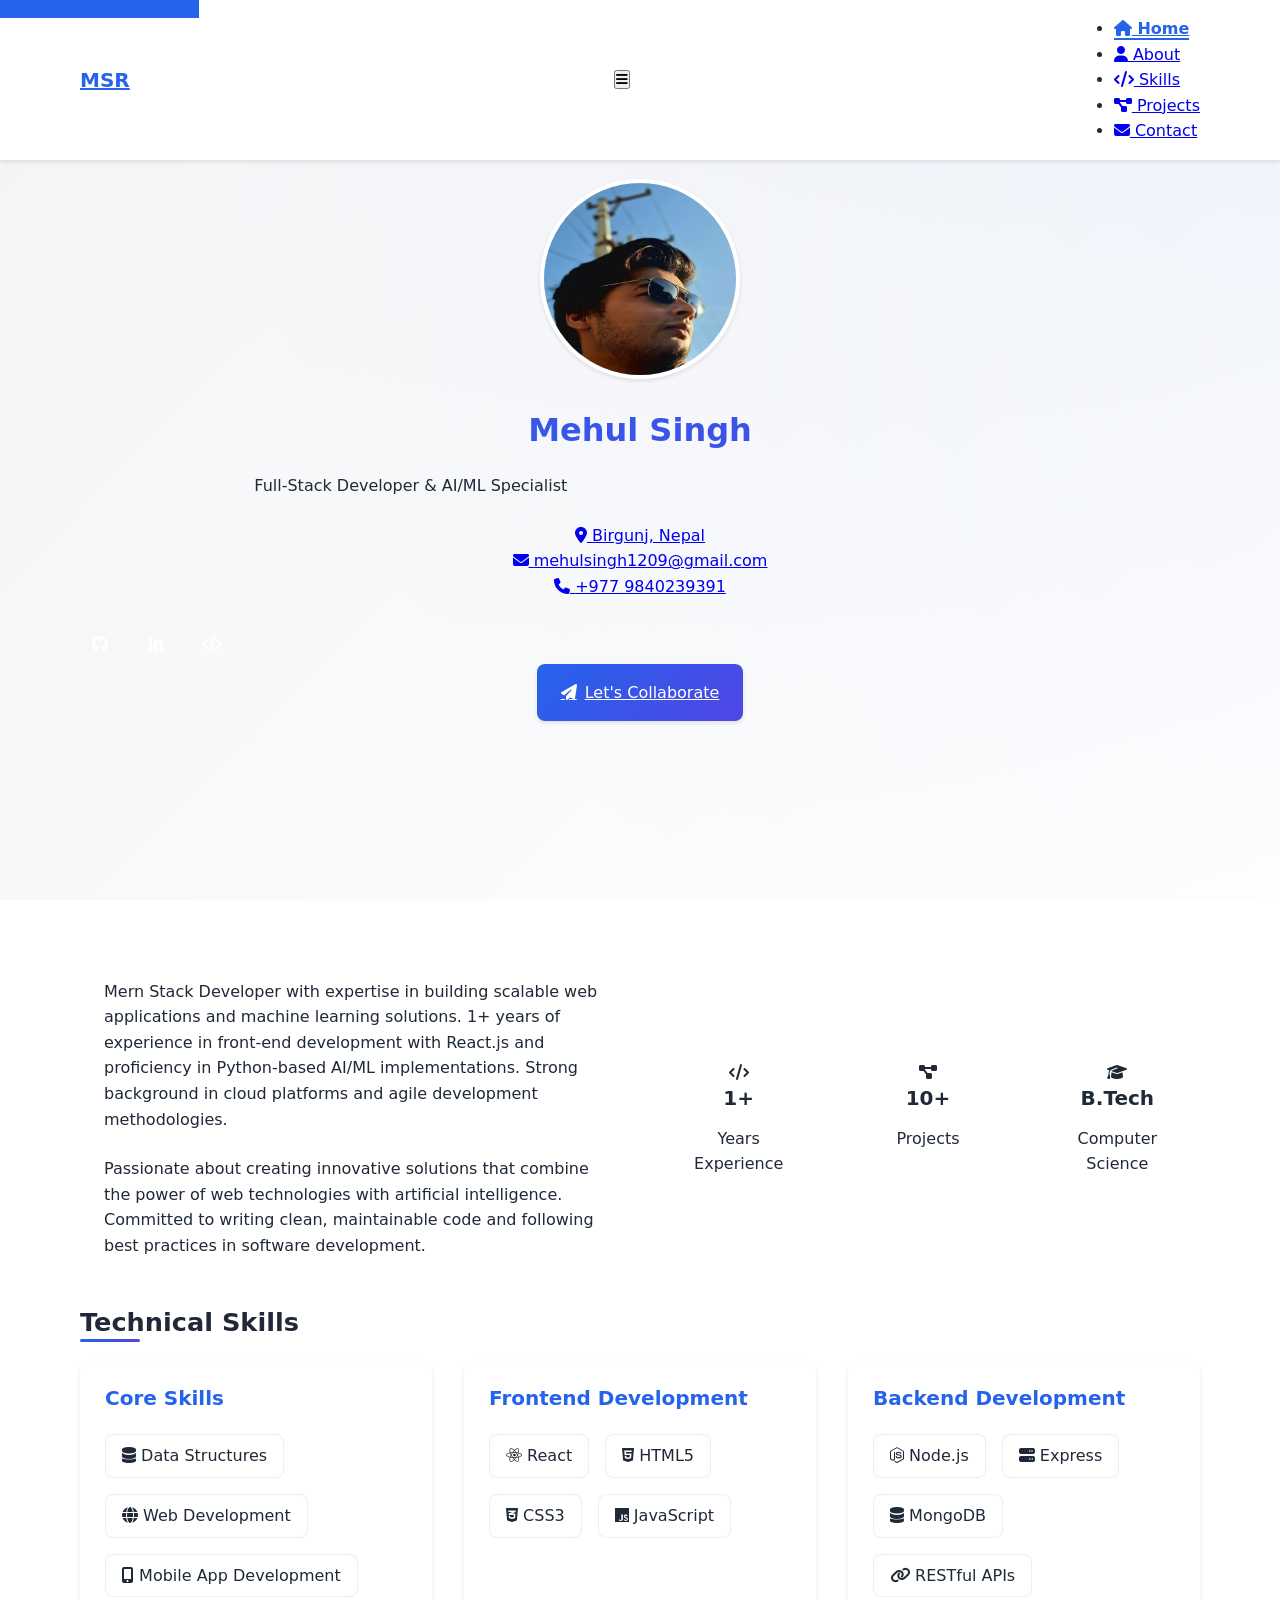
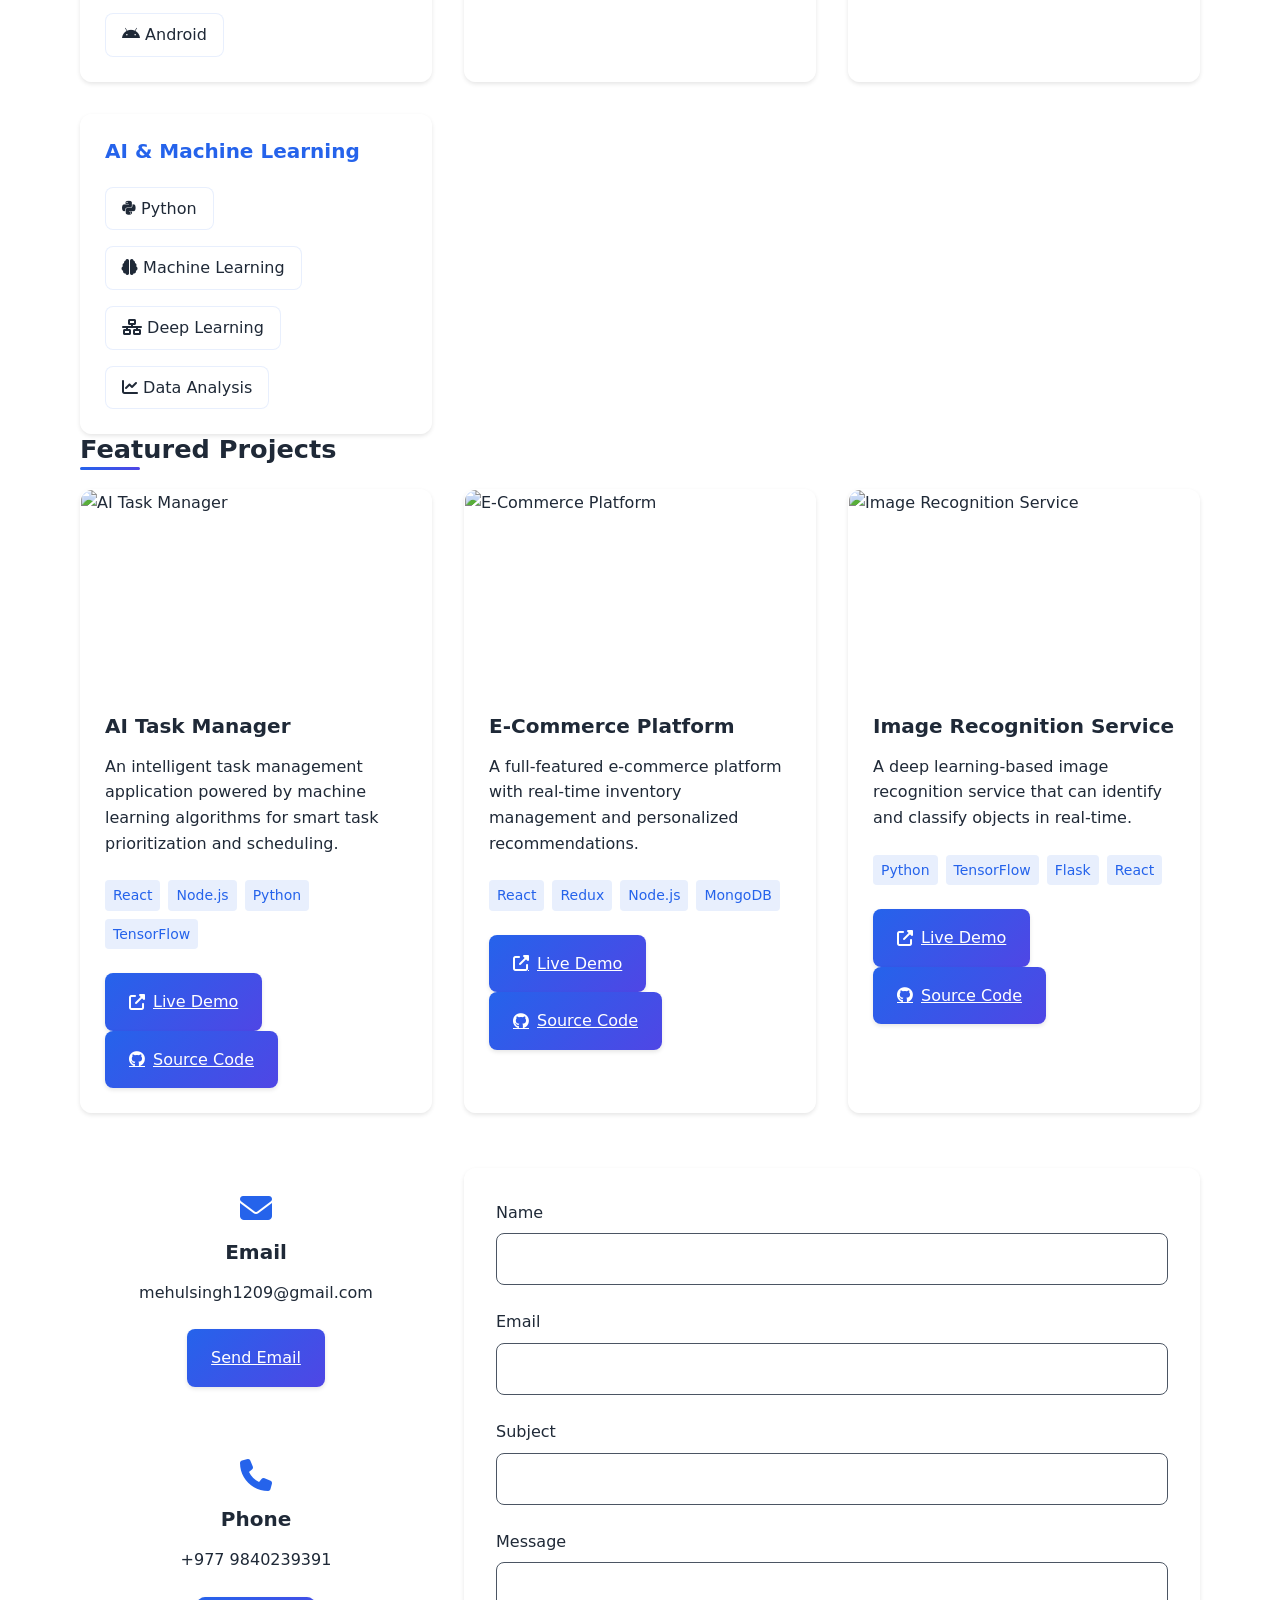
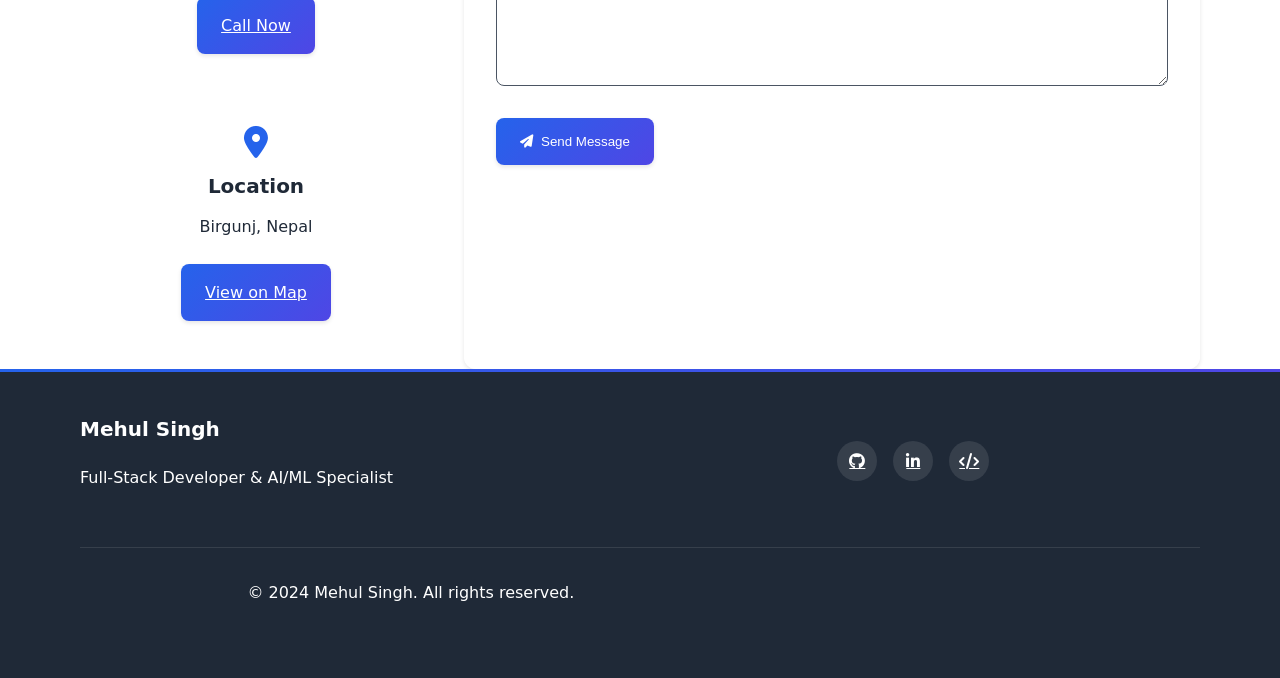
==== commit e3528dcc: "Update index.html" ====
--- a/index.html
+++ b/index.html
@@ -10,38 +10,27 @@
   <meta name="mobile-web-app-capable" content="yes">
   <meta name="apple-mobile-web-app-capable" content="yes">
   <meta name="apple-mobile-web-app-status-bar-style" content="black-translucent">
+  
   <title>Mehul Singh - Full-Stack Developer & AI/ML Specialist</title>
+  
+  <!-- Favicon -->
   <link rel="icon" type="image/png" sizes="32x32" href="favicon-32x32.png">
   <link rel="icon" type="image/png" sizes="16x16" href="favicon-16x16.png">
   <link rel="apple-touch-icon" sizes="180x180" href="apple-touch-icon.png">
+  
+  <!-- Preload Critical Resources -->
   <link rel="preload" href="2025.jpg" as="image">
   <link rel="preload" href="https://cdnjs.cloudflare.com/ajax/libs/font-awesome/6.4.0/css/all.min.css" as="style">
+  
+  <!-- Stylesheets -->
   <link rel="stylesheet" href="https://cdnjs.cloudflare.com/ajax/libs/font-awesome/6.4.0/css/all.min.css">
   <link rel="stylesheet" href="styles.css">
-  <style>
-    /* Square logo styling */
-    .logo {
-      display: flex;
-      justify-content: center;
-      align-items: center;
-      width: 40px;
-      height: 40px;
-      background-color: #2563eb;
-      color: white;
-      font-weight: bold;
-      text-decoration: none;
-      font-size: 1rem;
-      border-radius: 4px; /* Slightly rounded corners for a modern look */
-      transition: background-color 0.3s ease;
-    }
-    
-    .logo:hover {
-      background-color: #1d4ed8;
-    }
-  </style>
 </head>
 <body>
+  <!-- Skip to Main Content Link for Accessibility -->
   <a href="#main-content" class="skip-link">Skip to main content</a>
+
+  <!-- Navigation -->
   <nav class="navbar" role="navigation" aria-label="Main navigation">
     <div class="container">
       <a href="#" class="logo" aria-label="MSR Logo">MSR</a>
@@ -58,14 +47,12 @@
     </div>
   </nav>
 
+  <!-- Header/Hero Section -->
   <header id="home" class="hero">
-    <div class="bg-pattern" aria-hidden="true"></div>
     <div class="container">
       <div class="hero-content">
-        <div class="profile-img-wrapper">
-          <div class="profile-img">
-            <img src="2025.jpg" alt="Mehul Singh" width="250" height="250" loading="lazy">
-          </div>
+        <div class="profile-img">
+          <img src="2025.jpg" alt="Mehul Singh" width="250" height="250" loading="lazy">
         </div>
         <h1 class="hero-title">Mehul Singh</h1>
         <p class="hero-subtitle">Full-Stack Developer & AI/ML Specialist</p>
@@ -118,7 +105,7 @@
           </a>
         </div>
 
-        <a href="#contact" class="btn cta-btn">
+        <a href="#contact" class="btn primary-btn">
           <i class="fas fa-paper-plane" aria-hidden="true"></i>
           <span>Let's Collaborate</span>
         </a>
@@ -126,19 +113,24 @@
     </div>
   </header>
 
+  <!-- Main Content -->
   <main id="main-content">
+    <!-- About Section -->
     <section id="about" class="section">
       <div class="container">
-        <h2 class="section-title">
-          <i class="fas fa-user" aria-hidden="true"></i>
-          About Me
-        </h2>
+        <h2 class="section-title">About Me</h2>
         <div class="about-content">
-          <p class="about-text">
-            Mern Stack Developer with expertise in building scalable web applications and machine learning solutions. 
-            1+ years of experience in front-end development with React.js and proficiency in Python-based AI/ML implementations. 
-            Strong background in cloud platforms and agile development methodologies.
-          </p>
+          <div class="about-text">
+            <p>
+              Mern Stack Developer with expertise in building scalable web applications and machine learning solutions. 
+              1+ years of experience in front-end development with React.js and proficiency in Python-based AI/ML implementations. 
+              Strong background in cloud platforms and agile development methodologies.
+            </p>
+            <p>
+              Passionate about creating innovative solutions that combine the power of web technologies with artificial intelligence. 
+              Committed to writing clean, maintainable code and following best practices in software development.
+            </p>
+          </div>
           <div class="about-stats">
             <div class="stat-item">
               <i class="fas fa-code" aria-hidden="true"></i>
@@ -160,18 +152,13 @@
       </div>
     </section>
 
+    <!-- Skills Section -->
     <section id="skills" class="section">
       <div class="container">
-        <h2 class="section-title">
-          <i class="fas fa-code" aria-hidden="true"></i>
-          Technical Skills
-        </h2>
+        <h2 class="section-title">Technical Skills</h2>
         <div class="skills-grid">
           <div class="skill-category">
-            <h3>
-              <i class="fas fa-laptop-code" aria-hidden="true"></i>
-              Core Skills
-            </h3>
+            <h3>Core Skills</h3>
             <div class="skill-tags" role="list">
               <div class="skill-tag" role="listitem">
                 <i class="fas fa-database" aria-hidden="true"></i>
@@ -193,154 +180,228 @@
           </div>
           
           <div class="skill-category">
-            <h3><i class="fas fa-paint-brush"></i> Frontend Development</h3>
-            <div class="skill-tags">
-              <div class="skill-tag">
-                <i class="fab fa-react"></i>
+            <h3>Frontend Development</h3>
+            <div class="skill-tags" role="list">
+              <div class="skill-tag" role="listitem">
+                <i class="fab fa-react" aria-hidden="true"></i>
                 <span>React</span>
               </div>
-              <div class="skill-tag">
-                <i class="fab fa-html5"></i>
+              <div class="skill-tag" role="listitem">
+                <i class="fab fa-html5" aria-hidden="true"></i>
                 <span>HTML5</span>
               </div>
-              <div class="skill-tag">
-                <i class="fab fa-css3-alt"></i>
+              <div class="skill-tag" role="listitem">
+                <i class="fab fa-css3-alt" aria-hidden="true"></i>
                 <span>CSS3</span>
               </div>
-              <div class="skill-tag">
-                <i class="fab fa-js"></i>
+              <div class="skill-tag" role="listitem">
+                <i class="fab fa-js" aria-hidden="true"></i>
                 <span>JavaScript</span>
               </div>
             </div>
           </div>
           
           <div class="skill-category">
-            <h3><i class="fas fa-server"></i> Backend Development</h3>
-            <div class="skill-tags">
-              <div class="skill-tag">
-                <i class="fab fa-node-js"></i>
+            <h3>Backend Development</h3>
+            <div class="skill-tags" role="list">
+              <div class="skill-tag" role="listitem">
+                <i class="fab fa-node-js" aria-hidden="true"></i>
                 <span>Node.js</span>
               </div>
-              <div class="skill-tag">
-                <i class="fas fa-server"></i>
+              <div class="skill-tag" role="listitem">
+                <i class="fas fa-server" aria-hidden="true"></i>
                 <span>Express</span>
               </div>
-              <div class="skill-tag">
-                <i class="fas fa-database"></i>
+              <div class="skill-tag" role="listitem">
+                <i class="fas fa-database" aria-hidden="true"></i>
                 <span>MongoDB</span>
               </div>
-              <div class="skill-tag">
-                <i class="fas fa-link"></i>
+              <div class="skill-tag" role="listitem">
+                <i class="fas fa-link" aria-hidden="true"></i>
                 <span>RESTful APIs</span>
               </div>
             </div>
           </div>
           
           <div class="skill-category">
-            <h3><i class="fas fa-brain"></i> AI & Machine Learning</h3>
-            <div class="skill-tags">
-              <div class="skill-tag">
-                <i class="fab fa-python"></i>
+            <h3>AI & Machine Learning</h3>
+            <div class="skill-tags" role="list">
+              <div class="skill-tag" role="listitem">
+                <i class="fab fa-python" aria-hidden="true"></i>
                 <span>Python</span>
               </div>
-              <div class="skill-tag">
-                <i class="fas fa-network-wired"></i>
-                <span>CNNs</span>
-              </div>
-              <div class="skill-tag">
-                <i class="fas fa-brain"></i>
+              <div class="skill-tag" role="listitem">
+                <i class="fas fa-brain" aria-hidden="true"></i>
+                <span>Machine Learning</span>
+              </div>
+              <div class="skill-tag" role="listitem">
+                <i class="fas fa-network-wired" aria-hidden="true"></i>
                 <span>Deep Learning</span>
               </div>
+              <div class="skill-tag" role="listitem">
+                <i class="fas fa-chart-line" aria-hidden="true"></i>
+                <span>Data Analysis</span>
+              </div>
             </div>
           </div>
         </div>
       </div>
     </section>
 
+    <!-- Projects Section -->
     <section id="projects" class="section">
       <div class="container">
-        <h2 class="section-title">
-          <i class="fas fa-project-diagram" aria-hidden="true"></i>
-          Featured Projects
-        </h2>
+        <h2 class="section-title">Featured Projects</h2>
         <div class="projects-grid">
-          <!-- Project cards will be added here -->
+          <!-- Project 1 -->
+          <article class="project-card">
+            <div class="project-image">
+              <img src="project1.jpg" alt="AI Task Manager" loading="lazy">
+            </div>
+            <div class="project-content">
+              <h3>AI Task Manager</h3>
+              <p>An intelligent task management application powered by machine learning algorithms for smart task prioritization and scheduling.</p>
+              <div class="project-tags">
+                <span class="project-tag">React</span>
+                <span class="project-tag">Node.js</span>
+                <span class="project-tag">Python</span>
+                <span class="project-tag">TensorFlow</span>
+              </div>
+              <div class="project-links">
+                <a href="#" class="btn secondary-btn" target="_blank" rel="noopener noreferrer">
+                  <i class="fas fa-external-link-alt" aria-hidden="true"></i>
+                  <span>Live Demo</span>
+                </a>
+                <a href="#" class="btn outline-btn" target="_blank" rel="noopener noreferrer">
+                  <i class="fab fa-github" aria-hidden="true"></i>
+                  <span>Source Code</span>
+                </a>
+              </div>
+            </div>
+          </article>
+
+          <!-- Project 2 -->
+          <article class="project-card">
+            <div class="project-image">
+              <img src="project2.jpg" alt="E-Commerce Platform" loading="lazy">
+            </div>
+            <div class="project-content">
+              <h3>E-Commerce Platform</h3>
+              <p>A full-featured e-commerce platform with real-time inventory management and personalized recommendations.</p>
+              <div class="project-tags">
+                <span class="project-tag">React</span>
+                <span class="project-tag">Redux</span>
+                <span class="project-tag">Node.js</span>
+                <span class="project-tag">MongoDB</span>
+              </div>
+              <div class="project-links">
+                <a href="#" class="btn secondary-btn" target="_blank" rel="noopener noreferrer">
+                  <i class="fas fa-external-link-alt" aria-hidden="true"></i>
+                  <span>Live Demo</span>
+                </a>
+                <a href="#" class="btn outline-btn" target="_blank" rel="noopener noreferrer">
+                  <i class="fab fa-github" aria-hidden="true"></i>
+                  <span>Source Code</span>
+                </a>
+              </div>
+            </div>
+          </article>
+
+          <!-- Project 3 -->
+          <article class="project-card">
+            <div class="project-image">
+              <img src="project3.jpg" alt="Image Recognition Service" loading="lazy">
+            </div>
+            <div class="project-content">
+              <h3>Image Recognition Service</h3>
+              <p>A deep learning-based image recognition service that can identify and classify objects in real-time.</p>
+              <div class="project-tags">
+                <span class="project-tag">Python</span>
+                <span class="project-tag">TensorFlow</span>
+                <span class="project-tag">Flask</span>
+                <span class="project-tag">React</span>
+              </div>
+              <div class="project-links">
+                <a href="#" class="btn secondary-btn" target="_blank" rel="noopener noreferrer">
+                  <i class="fas fa-external-link-alt" aria-hidden="true"></i>
+                  <span>Live Demo</span>
+                </a>
+                <a href="#" class="btn outline-btn" target="_blank" rel="noopener noreferrer">
+                  <i class="fab fa-github" aria-hidden="true"></i>
+                  <span>Source Code</span>
+                </a>
+              </div>
+            </div>
+          </article>
         </div>
       </div>
     </section>
 
+    <!-- Contact Section -->
     <section id="contact" class="section">
       <div class="container">
-        <h2 class="section-title">
-          <i class="fas fa-envelope" aria-hidden="true"></i>
-          Get in Touch
-        </h2>
+        <h2 class="section-title">Get in Touch</h2>
         <div class="contact-wrapper">
           <div class="contact-info">
             <div class="contact-card">
               <i class="fas fa-envelope" aria-hidden="true"></i>
               <h3>Email</h3>
-              <p>
-                <a href="mailto:mehulsingh1209@gmail.com">mehulsingh1209@gmail.com</a>
-              </p>
+              <p>mehulsingh1209@gmail.com</p>
+              <a href="mailto:mehulsingh1209@gmail.com" class="btn outline-btn">Send Email</a>
             </div>
             <div class="contact-card">
               <i class="fas fa-phone" aria-hidden="true"></i>
               <h3>Phone</h3>
-              <p>
-                <a href="tel:+9779840239391">+977 9840239391</a>
-              </p>
+              <p>+977 9840239391</p>
+              <a href="tel:+9779840239391" class="btn outline-btn">Call Now</a>
             </div>
             <div class="contact-card">
               <i class="fas fa-map-marker-alt" aria-hidden="true"></i>
               <h3>Location</h3>
               <p>Birgunj, Nepal</p>
-            </div>
-          </div>
-          <form id="contact-form" class="contact-form" novalidate>
-            <div class="form-group">
-              <label for="name">Name</label>
-              <input type="text" 
-                     id="name" 
-                     name="name" 
-                     required 
-                     aria-required="true"
-                     placeholder="Your name">
-            </div>
-            <div class="form-group">
-              <label for="email">Email</label>
-              <input type="email" 
-                     id="email" 
-                     name="email" 
-                     required 
-                     aria-required="true"
-                     placeholder="Your email">
-            </div>
-            <div class="form-group">
-              <label for="message">Message</label>
-              <textarea id="message" 
-                        name="message" 
-                        rows="5" 
-                        required 
-                        aria-required="true"
-                        placeholder="Your message"></textarea>
-            </div>
-            <button type="submit" class="btn submit-btn">
-              <i class="fas fa-paper-plane" aria-hidden="true"></i>
-              <span>Send Message</span>
-            </button>
-          </form>
+              <a href="https://maps.google.com/?q=Ghantaghar+Clock+Tower,+Birgunj,+Nepal" 
+                 target="_blank" 
+                 rel="noopener noreferrer" 
+                 class="btn outline-btn">View on Map</a>
+            </div>
+          </div>
+
+          <div class="contact-form">
+            <form id="contact-form" name="contact" method="POST" data-netlify="true">
+              <div class="form-group">
+                <label for="name">Name</label>
+                <input type="text" id="name" name="name" required>
+              </div>
+              <div class="form-group">
+                <label for="email">Email</label>
+                <input type="email" id="email" name="email" required>
+              </div>
+              <div class="form-group">
+                <label for="subject">Subject</label>
+                <input type="text" id="subject" name="subject" required>
+              </div>
+              <div class="form-group">
+                <label for="message">Message</label>
+                <textarea id="message" name="message" rows="5" required></textarea>
+              </div>
+              <button type="submit" class="btn primary-btn">
+                <i class="fas fa-paper-plane" aria-hidden="true"></i>
+                <span>Send Message</span>
+              </button>
+            </form>
+          </div>
         </div>
       </div>
     </section>
   </main>
 
-  <footer class="footer" role="contentinfo">
+  <!-- Footer -->
+  <footer class="footer">
     <div class="container">
       <div class="footer-content">
         <div class="footer-info">
-          <h3>MSR</h3>
-          <p>Building digital experiences with code and creativity</p>
+          <h3>Mehul Singh</h3>
+          <p>Full-Stack Developer & AI/ML Specialist</p>
         </div>
         <div class="social-links" role="list">
           <a href="https://github.com/mehulsingh1209" 
@@ -372,13 +433,12 @@
     </div>
   </footer>
 
-  <button id="back-to-top" class="back-to-top" aria-label="Back to top">
+  <!-- Back to Top Button -->
+  <button class="back-to-top" aria-label="Back to top">
     <i class="fas fa-arrow-up" aria-hidden="true"></i>
   </button>
 
+  <!-- Scripts -->
   <script src="script.js" defer></script>
-  <script>
-    document.getElementById('current-year').textContent = new Date().getFullYear();
-  </script>
 </body>
 </html>
--- a/styles.css
+++ b/styles.css
@@ -1,36 +1,56 @@
 /* Base Styles & Variables */
 :root {
+  /* Colors */
   --primary-color: #2563eb;
   --primary-dark: #1d4ed8;
+  --primary-light: rgba(37, 99, 235, 0.1);
+  --secondary-color: #4f46e5;
   --text-color: #1f2937;
   --text-light: #4b5563;
   --background: #ffffff;
   --background-alt: #f3f4f6;
   --success: #10b981;
   --danger: #ef4444;
+  
+  /* Dark Mode Colors */
+  --dark-background: #121212;
+  --dark-surface: #1e1e1e;
+  --dark-text: #e5e5e5;
+  
+  /* Spacing System */
+  --spacing-unit: 0.25rem;
+  --spacing-xs: calc(var(--spacing-unit) * 2);
+  --spacing-sm: calc(var(--spacing-unit) * 4);
+  --spacing-md: calc(var(--spacing-unit) * 6);
+  --spacing-lg: calc(var(--spacing-unit) * 8);
+  --spacing-xl: calc(var(--spacing-unit) * 12);
+  
+  /* Typography */
+  --font-size-base: clamp(1rem, 1vw, 1.125rem);
+  --font-size-lg: clamp(1.125rem, 1.25vw, 1.25rem);
+  --font-size-xl: clamp(1.25rem, 1.5vw, 1.5rem);
+  --font-size-2xl: clamp(1.5rem, 2vw, 2rem);
+  --font-size-3xl: clamp(2rem, 2.5vw, 2.5rem);
+  
+  /* Layout */
+  --container-width: min(90%, 1200px);
   --border-radius: 8px;
+  --border-radius-lg: 12px;
   --box-shadow: 0 2px 4px rgba(0, 0, 0, 0.1);
-  
-  /* Responsive Spacing */
-  --spacing-xs: 0.5rem;
-  --spacing-sm: 1rem;
-  --spacing-md: 1.5rem;
-  --spacing-lg: 2rem;
-  --spacing-xl: 3rem;
-  
-  /* Typography */
-  --font-size-base: 1rem;
-  --font-size-lg: 1.125rem;
-  --font-size-xl: 1.25rem;
-  --font-size-2xl: 1.5rem;
-  --font-size-3xl: 2rem;
-  
-  /* Container Width */
-  --container-width: min(90%, 1200px);
+  --box-shadow-hover: 0 4px 8px rgba(0, 0, 0, 0.15);
+  
+  /* Transitions */
+  --transition-base: 0.3s ease;
+  --transition-smooth: 0.6s cubic-bezier(0.4, 0, 0.2, 1);
+  
+  /* Z-index System */
+  --z-navbar: 1000;
+  --z-modal: 2000;
+  --z-tooltip: 3000;
 }
 
 /* Reset & Global Styles */
-* {
+*, *::before, *::after {
   margin: 0;
   padding: 0;
   box-sizing: border-box;
@@ -38,7 +58,8 @@
 
 html {
   scroll-behavior: smooth;
-  font-size: var(--font-size-base);
+  font-size: 16px;
+  -webkit-text-size-adjust: 100%;
 }
 
 body {
@@ -46,158 +67,59 @@
   line-height: 1.6;
   color: var(--text-color);
   background-color: var(--background);
-}
-
-/* Container */
+  overflow-x: hidden;
+  -webkit-font-smoothing: antialiased;
+  -moz-osx-font-smoothing: grayscale;
+}
+
+/* Container System */
 .container {
   width: var(--container-width);
   margin: 0 auto;
   padding: 0 var(--spacing-sm);
 }
 
-/* Typography */
+/* Typography System */
 h1, h2, h3, h4, h5, h6 {
   margin-bottom: 1rem;
-  font-weight: 600;
+  font-weight: 700;
   line-height: 1.2;
   color: var(--text-color);
 }
 
-h1 {
+h1 { 
   font-size: var(--font-size-3xl);
-  margin-bottom: var(--spacing-md);
-}
-
-h2 {
+  background: linear-gradient(135deg, var(--primary-color), var(--secondary-color));
+  -webkit-background-clip: text;
+  -webkit-text-fill-color: transparent;
+  margin-bottom: var(--spacing-md);
+}
+
+h2 { 
   font-size: var(--font-size-2xl);
   margin-bottom: var(--spacing-md);
-}
-
-h3 {
+  position: relative;
+}
+
+h2::after {
+  content: '';
+  position: absolute;
+  left: 0;
+  bottom: -10px;
+  width: 60px;
+  height: 3px;
+  background: linear-gradient(90deg, var(--primary-color), var(--secondary-color));
+  border-radius: 3px;
+}
+
+h3 { 
   font-size: var(--font-size-xl);
   margin-bottom: var(--spacing-sm);
 }
 
 p {
   margin-bottom: var(--spacing-md);
-}
-
-a {
-  color: var(--primary-color);
-  text-decoration: none;
-  transition: color 0.3s ease;
-}
-
-a:hover {
-  color: var(--primary-dark);
-}
-
-/* Navigation */
-.navbar {
-  background-color: var(--background);
-  box-shadow: var(--box-shadow);
-  position: fixed;
-  top: 0;
-  left: 0;
-  width: 100%;
-  z-index: 1000;
-  padding: var(--spacing-sm) 0;
-}
-
-.navbar .container {
-  display: flex;
-  justify-content: space-between;
-  align-items: center;
-}
-
-.logo {
-  font-weight: 600;
-  font-size: var(--font-size-xl);
-  color: var(--primary-color);
-}
-
-.nav-links {
-  display: flex;
-  list-style: none;
-  gap: var(--spacing-md);
-}
-
-.nav-links a {
-  color: var(--text-color);
-  font-weight: 500;
-}
-
-.nav-links a:hover {
-  color: var(--primary-color);
-}
-
-.mobile-menu-btn {
-  display: none;
-  background: none;
-  border: none;
-  font-size: var(--font-size-xl);
-  color: var(--text-color);
-  cursor: pointer;
-}
-
-/* Header/Hero Section */
-.hero {
-  padding: calc(var(--spacing-xl) * 2) 0 var(--spacing-xl);
-  background-color: var(--background-alt);
-  text-align: center;
-}
-
-.profile-img {
-  width: 200px;
-  height: 200px;
-  margin: 0 auto var(--spacing-lg);
-  border-radius: 50%;
-  overflow: hidden;
-  box-shadow: var(--box-shadow);
-}
-
-.profile-img img {
-  width: 100%;
-  height: 100%;
-  object-fit: cover;
-}
-
-.hero-title {
-  color: var(--text-color);
-  margin-bottom: var(--spacing-xs);
-}
-
-.hero-subtitle {
-  color: var(--text-light);
-  font-size: var(--font-size-lg);
-  margin-bottom: var(--spacing-lg);
-}
-
-/* Contact Info & Social Links */
-.contact-info {
-  display: flex;
-  justify-content: center;
-  gap: var(--spacing-lg);
-  margin-bottom: var(--spacing-lg);
-}
-
-.contact-item a {
-  display: flex;
-  align-items: center;
-  gap: var(--spacing-xs);
-  color: var(--text-light);
-}
-
-.social-links {
-  display: flex;
-  justify-content: center;
-  gap: var(--spacing-md);
-  margin-bottom: var(--spacing-lg);
-}
-
-.social-links a {
-  color: var(--text-color);
-  font-size: var(--font-size-lg);
+  max-width: 65ch;
 }
 
 /* Buttons */
@@ -206,40 +128,144 @@
   align-items: center;
   gap: var(--spacing-xs);
   padding: var(--spacing-sm) var(--spacing-md);
-  background-color: var(--primary-color);
+  background: linear-gradient(135deg, var(--primary-color), var(--secondary-color));
   color: white;
   border-radius: var(--border-radius);
   font-weight: 500;
-  transition: background-color 0.3s ease;
+  transition: all var(--transition-base);
+  border: none;
+  cursor: pointer;
+  box-shadow: var(--box-shadow);
 }
 
 .btn:hover {
-  background-color: var(--primary-dark);
-  color: white;
-}
-
-/* Sections */
-.section {
-  padding: var(--spacing-xl) 0;
-}
-
-.section-title {
+  transform: translateY(-2px);
+  box-shadow: var(--box-shadow-hover);
+}
+
+/* Enhanced Navigation */
+.navbar {
+  background-color: rgba(255, 255, 255, 0.95);
+  backdrop-filter: blur(10px);
+  -webkit-backdrop-filter: blur(10px);
+  box-shadow: var(--box-shadow);
+  position: fixed;
+  top: 0;
+  left: 0;
+  width: 100%;
+  z-index: var(--z-navbar);
+  padding: var(--spacing-sm) 0;
+  transition: transform var(--transition-base);
+}
+
+.navbar.hidden {
+  transform: translateY(-100%);
+}
+
+.navbar .container {
+  display: flex;
+  justify-content: space-between;
+  align-items: center;
+}
+
+.logo {
+  font-weight: 700;
+  font-size: var(--font-size-xl);
+  color: var(--primary-color);
+  transition: transform var(--transition-base);
+  position: relative;
+}
+
+.logo::after {
+  content: '';
+  position: absolute;
+  bottom: -4px;
+  left: 0;
+  width: 100%;
+  height: 2px;
+  background: linear-gradient(90deg, var(--primary-color), var(--secondary-color));
+  transform: scaleX(0);
+  transform-origin: right;
+  transition: transform var(--transition-base);
+}
+
+.logo:hover::after {
+  transform: scaleX(1);
+  transform-origin: left;
+}
+
+/* Hero Section */
+.hero {
+  min-height: 100vh;
+  display: flex;
+  align-items: center;
+  padding: calc(var(--spacing-xl) * 2) 0;
+  background: linear-gradient(135deg, var(--background-alt) 0%, var(--background) 100%);
   text-align: center;
-  margin-bottom: var(--spacing-xl);
+  position: relative;
+  overflow: hidden;
+}
+
+.hero::before {
+  content: '';
+  position: absolute;
+  top: 0;
+  left: 0;
+  right: 0;
+  bottom: 0;
+  background: radial-gradient(circle at top right, var(--primary-light) 0%, transparent 70%);
+  opacity: 0.5;
+}
+
+.hero-content {
+  position: relative;
+  z-index: 1;
+}
+
+.profile-img {
+  width: clamp(150px, 30vw, 200px);
+  height: clamp(150px, 30vw, 200px);
+  margin: 0 auto var(--spacing-lg);
+  border-radius: 50%;
+  overflow: hidden;
+  box-shadow: var(--box-shadow);
+  transition: transform var(--transition-smooth);
+  border: 4px solid var(--background);
+}
+
+.profile-img:hover {
+  transform: scale(1.05);
 }
 
 /* Skills Section */
 .skills-grid {
   display: grid;
-  grid-template-columns: repeat(auto-fit, minmax(250px, 1fr));
+  grid-template-columns: repeat(auto-fit, minmax(280px, 1fr));
   gap: var(--spacing-lg);
 }
 
 .skill-category {
-  background: var(--background);
+  background: rgba(255, 255, 255, 0.7);
+  backdrop-filter: blur(10px);
+  -webkit-backdrop-filter: blur(10px);
   padding: var(--spacing-md);
-  border-radius: var(--border-radius);
+  border-radius: var(--border-radius-lg);
   box-shadow: var(--box-shadow);
+  transition: all var(--transition-base);
+  border: 1px solid rgba(255, 255, 255, 0.1);
+}
+
+.skill-category:hover {
+  transform: translateY(-5px);
+  box-shadow: var(--box-shadow-hover);
+}
+
+.skill-category h3 {
+  color: var(--primary-color);
+  margin-bottom: var(--spacing-md);
+  display: flex;
+  align-items: center;
+  gap: var(--spacing-xs);
 }
 
 .skill-tags {
@@ -249,46 +275,162 @@
 }
 
 .skill-tag {
-  display: flex;
-  align-items: center;
-  gap: var(--spacing-xs);
+  background: var(--background);
   padding: var(--spacing-xs) var(--spacing-sm);
-  background: var(--background-alt);
   border-radius: var(--border-radius);
   font-size: var(--font-size-base);
-}
-
-/* About Stats */
+  transition: all var(--transition-base);
+  border: 1px solid var(--primary-light);
+}
+
+.skill-tag:hover {
+  background: var(--primary-color);
+  color: white;
+  transform: translateY(-2px);
+}
+
+/* Projects Section */
+.projects-grid {
+  display: grid;
+  grid-template-columns: repeat(auto-fit, minmax(300px, 1fr));
+  gap: var(--spacing-lg);
+}
+
+.project-card {
+  background: rgba(255, 255, 255, 0.7);
+  backdrop-filter: blur(10px);
+  -webkit-backdrop-filter: blur(10px);
+  border-radius: var(--border-radius-lg);
+  overflow: hidden;
+  box-shadow: var(--box-shadow);
+  transition: all var(--transition-base);
+  border: 1px solid rgba(255, 255, 255, 0.1);
+}
+
+.project-card:hover {
+  transform: translateY(-5px);
+  box-shadow: var(--box-shadow-hover);
+}
+
+.project-image {
+  width: 100%;
+  height: 200px;
+  object-fit: cover;
+}
+
+.project-content {
+  padding: var(--spacing-md);
+}
+
+.project-title {
+  color: var(--primary-color);
+  margin-bottom: var(--spacing-sm);
+}
+
+.project-description {
+  margin-bottom: var(--spacing-md);
+  color: var(--text-light);
+}
+
+.project-tags {
+  display: flex;
+  flex-wrap: wrap;
+  gap: var(--spacing-xs);
+  margin-bottom: var(--spacing-md);
+}
+
+.project-tag {
+  background: var(--primary-light);
+  color: var(--primary-color);
+  padding: 4px 8px;
+  border-radius: 4px;
+  font-size: 0.875rem;
+}
+
+/* About Section */
+.about-content {
+  display: grid;
+  grid-template-columns: repeat(auto-fit, minmax(300px, 1fr));
+  gap: var(--spacing-lg);
+  align-items: center;
+}
+
+.about-text {
+  padding: var(--spacing-md);
+}
+
 .about-stats {
   display: grid;
-  grid-template-columns: repeat(auto-fit, minmax(200px, 1fr));
-  gap: var(--spacing-lg);
-  margin-top: var(--spacing-lg);
+  grid-template-columns: repeat(auto-fit, minmax(150px, 1fr));
+  gap: var(--spacing-md);
 }
 
 .stat-item {
+  background: rgba(255, 255, 255, 0.7);
+  backdrop-filter: blur(10px);
+  -webkit-backdrop-filter: blur(10px);
+  padding: var(--spacing-md);
+  border-radius: var(--border-radius);
   text-align: center;
-  padding: var(--spacing-md);
-  background: var(--background);
-  border-radius: var(--border-radius);
-  box-shadow: var(--box-shadow);
+  transition: all var(--transition-base);
+}
+
+.stat-item:hover {
+  transform: translateY(-5px);
+  box-shadow: var(--box-shadow-hover);
+}
+
+.stat-number {
+  font-size: var(--font-size-2xl);
+  font-weight: 700;
+  color: var(--primary-color);
+  margin-bottom: var(--spacing-xs);
 }
 
 /* Contact Section */
 .contact-wrapper {
   display: grid;
-  grid-template-columns: 1fr 2fr;
+  grid-template-columns: repeat(12, 1fr);
   gap: var(--spacing-lg);
 }
 
+.contact-info {
+  grid-column: span 4;
+}
+
+.contact-form {
+  grid-column: span 8;
+  background: rgba(255, 255, 255, 0.7);
+  backdrop-filter: blur(10px);
+  -webkit-backdrop-filter: blur(10px);
+  padding: var(--spacing-lg);
+  border-radius: var(--border-radius-lg);
+  box-shadow: var(--box-shadow);
+}
+
 .contact-card {
+  background: rgba(255, 255, 255, 0.7);
+  backdrop-filter: blur(10px);
+  -webkit-backdrop-filter: blur(10px);
+  padding: var(--spacing-md);
+  border-radius: var(--border-radius-lg);
   text-align: center;
-  padding: var(--spacing-md);
-  background: var(--background);
-  border-radius: var(--border-radius);
-  box-shadow: var(--box-shadow);
-}
-
+  margin-bottom: var(--spacing-md);
+  transition: all var(--transition-base);
+}
+
+.contact-card:hover {
+  transform: translateY(-5px);
+  box-shadow: var(--box-shadow-hover);
+}
+
+.contact-card i {
+  font-size: 2rem;
+  color: var(--primary-color);
+  margin-bottom: var(--spacing-sm);
+}
+
+/* Form Elements */
 .form-group {
   margin-bottom: var(--spacing-md);
 }
@@ -296,6 +438,8 @@
 .form-group label {
   display: block;
   margin-bottom: var(--spacing-xs);
+  font-weight: 500;
+  color: var(--text-color);
 }
 
 .form-group input,
@@ -304,7 +448,16 @@
   padding: var(--spacing-sm);
   border: 1px solid var(--text-light);
   border-radius: var(--border-radius);
+  background: rgba(255, 255, 255, 0.9);
   font-size: var(--font-size-base);
+  transition: all var(--transition-base);
+}
+
+.form-group input:focus,
+.form-group textarea:focus {
+  outline: none;
+  border-color: var(--primary-color);
+  box-shadow: 0 0 0 3px var(--primary-light);
 }
 
 /* Footer */
@@ -312,19 +465,79 @@
   background: var(--text-color);
   color: var(--background);
   padding: var(--spacing-xl) 0;
+  position: relative;
+  overflow: hidden;
+}
+
+.footer::before {
+  content: '';
+  position: absolute;
+  top: 0;
+  left: 0;
+  right: 0;
+  height: 3px;
+  background: linear-gradient(90deg, var(--primary-color), var(--secondary-color));
 }
 
 .footer-content {
   display: grid;
-  grid-template-columns: 1fr auto;
+  grid-template-columns: 2fr 1fr;
   gap: var(--spacing-lg);
-  margin-bottom: var(--spacing-lg);
+}
+
+.footer-info h3 {
+  color: var(--background);
+  margin-bottom: var(--spacing-md);
+}
+
+.footer-links {
+  list-style: none;
+}
+
+.footer-links li {
+  margin-bottom: var(--spacing-xs);
+}
+
+.footer-links a {
+  color: var(--background);
+  opacity: 0.8;
+  transition: all var(--transition-base);
+}
+
+.footer-links a:hover {
+  opacity: 1;
+  color: var(--primary-color);
 }
 
 .footer-bottom {
   text-align: center;
   padding-top: var(--spacing-lg);
   border-top: 1px solid rgba(255, 255, 255, 0.1);
+  margin-top: var(--spacing-lg);
+}
+
+/* Social Links */
+.social-links {
+  display: flex;
+  gap: var(--spacing-sm);
+  margin-top: var(--spacing-md);
+}
+
+.social-links a {
+  width: 40px;
+  height: 40px;
+  border-radius: 50%;
+  background: rgba(255, 255, 255, 0.1);
+  display: flex;
+  align-items: center;
+  justify-content: center;
+  color: var(--background);
+  transition: all var(--transition-base);
+}
+
+.social-links a:hover {
+  background: var(--primary-color);
+  transform: translateY(-3px);
 }
 
 /* Back to Top Button */
@@ -332,19 +545,19 @@
   position: fixed;
   bottom: var(--spacing-lg);
   right: var(--spacing-lg);
+  width: 40px;
+  height: 40px;
   background: var(--primary-color);
   color: white;
-  width: 40px;
-  height: 40px;
   border-radius: 50%;
   display: flex;
   align-items: center;
   justify-content: center;
   cursor: pointer;
-  border: none;
   opacity: 0;
   visibility: hidden;
-  transition: all 0.3s ease;
+  transition: all var(--transition-base);
+  box-shadow: var(--box-shadow);
 }
 
 .back-to-top.visible {
@@ -352,8 +565,32 @@
   visibility: visible;
 }
 
+.back-to-top:hover {
+  transform: translateY(-3px);
+  box-shadow: var(--box-shadow-hover);
+}
+
 /* Responsive Design */
+@media (max-width: 1024px) {
+  .contact-wrapper {
+    grid-template-columns: 1fr;
+  }
+  
+  .contact-info,
+  .contact-form {
+    grid-column: auto;
+  }
+  
+  .about-content {
+    grid-template-columns: 1fr;
+  }
+}
+
 @media (max-width: 768px) {
+  :root {
+    --container-width: 95%;
+  }
+
   .mobile-menu-btn {
     display: block;
   }
@@ -370,7 +607,7 @@
     transform: translateY(-100%);
     opacity: 0;
     visibility: hidden;
-    transition: all 0.3s ease;
+    transition: all var(--transition-smooth);
   }
 
   .nav-links.active {
@@ -379,41 +616,96 @@
     visibility: visible;
   }
 
-  .contact-wrapper {
+  .skills-grid {
     grid-template-columns: 1fr;
   }
 
-  .contact-info {
-    flex-direction: column;
-    align-items: center;
+  .projects-grid {
+    grid-template-columns: 1fr;
+  }
+
+  .footer-content {
+    grid-template-columns: 1fr;
+    text-align: center;
+  }
+
+  .social-links {
+    justify-content: center;
   }
 }
 
 @media (max-width: 576px) {
   :root {
-    --spacing-lg: 1.5rem;
-    --spacing-xl: 2rem;
+    --spacing-unit: 0.2rem;
   }
 
   .hero {
     padding-top: calc(var(--spacing-xl) + 60px);
   }
 
-  .profile-img {
-    width: 150px;
-    height: 150px;
-  }
-
-  .skills-grid {
-    gap: var(--spacing-md);
+  .section {
+    padding: var(--spacing-lg) 0;
+  }
+
+  .contact-card {
+    padding: var(--spacing-sm);
+  }
+
+  .project-card {
+    margin: 0 var(--spacing-sm);
+  }
+}
+
+/* Animations */
+@keyframes fadeIn {
+  from {
+    opacity: 0;
+    transform: translateY(20px);
+  }
+  to {
+    opacity: 1;
+    transform: translateY(0);
+  }
+}
+
+.fade-in {
+  animation: fadeIn 0.6s ease-out forwards;
+}
+
+/* Dark Mode */
+@media (prefers-color-scheme: dark) {
+  :root {
+    --background: var(--dark-background);
+    --text-color: var(--dark-text);
+    --background-alt: var(--dark-surface);
+  }
+  
+  .navbar {
+    background-color: rgba(18, 18, 18, 0.95);
+  }
+  
+  .skill-category,
+  .project-card,
+  .contact-card,
+  .contact-form {
+    background: rgba(30, 30, 30, 0.7);
+  }
+
+  .form-group input,
+  .form-group textarea {
+    background: rgba(30, 30, 30, 0.9);
+    color: var(--dark-text);
   }
 }
 
 /* Accessibility */
 @media (prefers-reduced-motion: reduce) {
-  * {
+  *,
+  *::before,
+  *::after {
     animation: none !important;
     transition: none !important;
+    scroll-behavior: auto !important;
   }
 }
 
@@ -424,10 +716,32 @@
   background: var(--primary-color);
   color: white;
   padding: var(--spacing-sm);
-  z-index: 100;
-  transition: top 0.3s ease;
+  z-index: calc(var(--z-navbar) + 1);
+  transition: top var(--transition-base);
 }
 
 .skip-link:focus {
   top: 0;
 }
+
+/* Touch Device Optimizations */
+@media (hover: none) {
+  .nav-links a,
+  .btn,
+  .skill-category,
+  .project-card,
+  .contact-card {
+    transition: none;
+  }
+
+  .nav-links a:active,
+  .btn:active {
+    background-color: var(--primary-light);
+  }
+
+  .skill-category:active,
+  .project-card:active,
+  .contact-card:active {
+    transform: scale(0.98);
+  }
+}
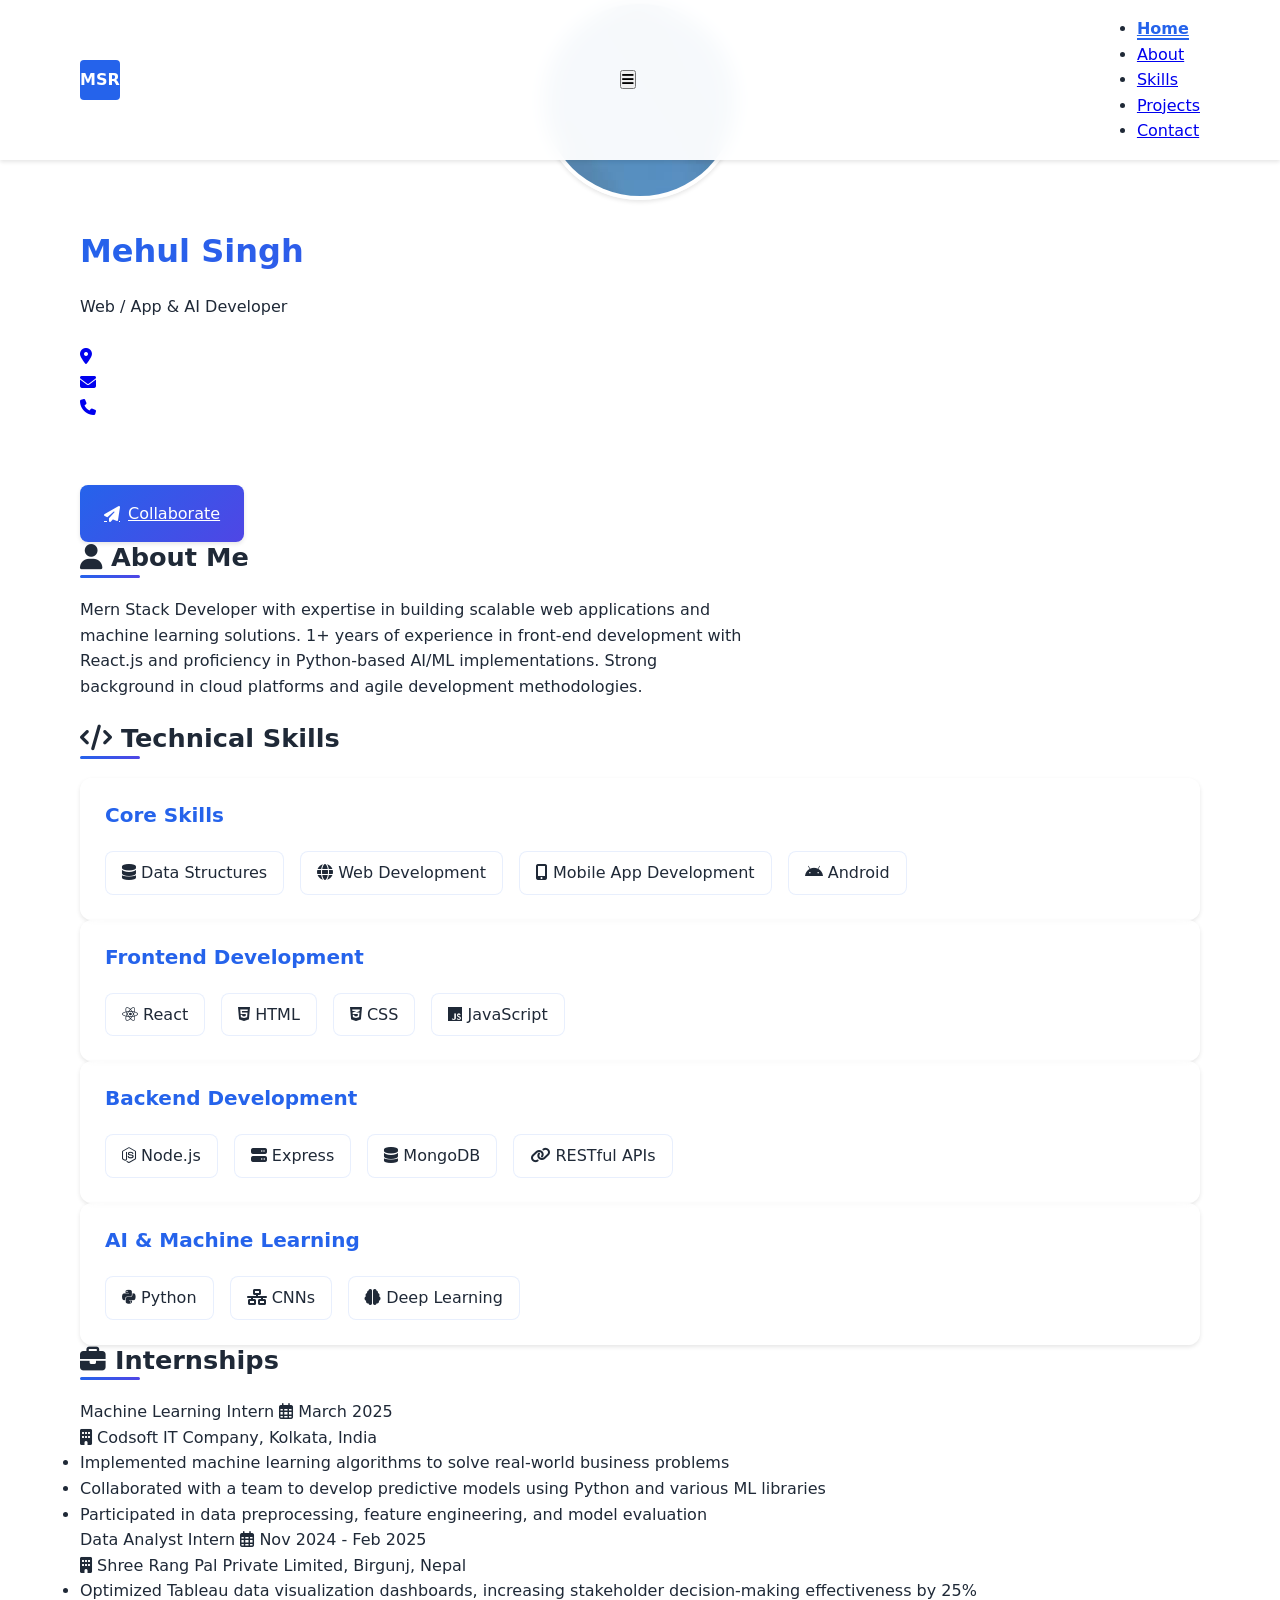
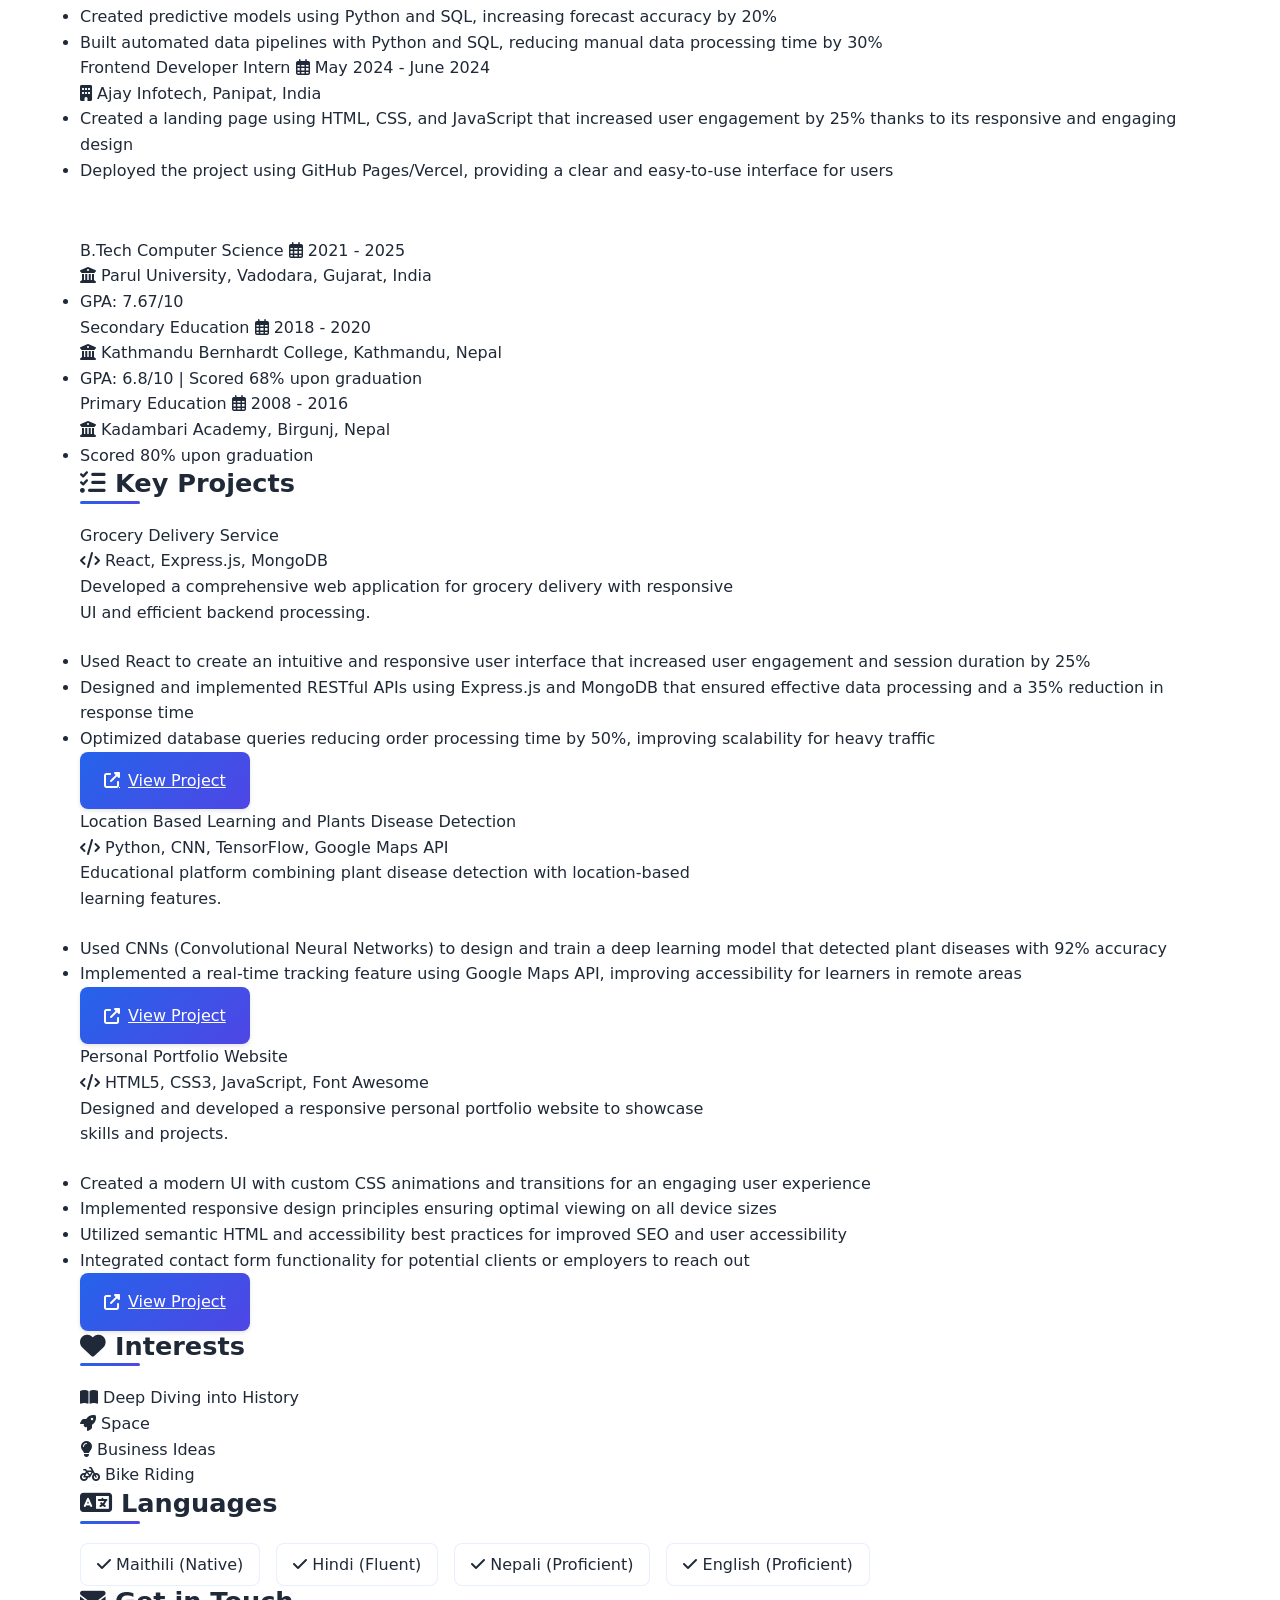
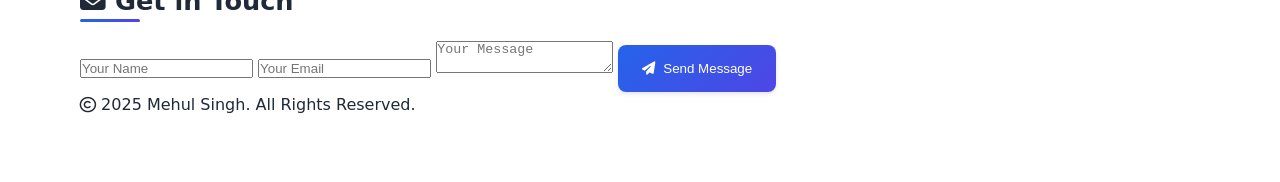
==== commit 4e34088f: "Update index.html" ====
--- a/index.html
+++ b/index.html
@@ -2,443 +2,344 @@
 <html lang="en">
 <head>
   <meta charset="UTF-8">
-  <meta name="viewport" content="width=device-width, initial-scale=1.0, maximum-scale=5.0">
+  <meta name="viewport" content="width=device-width, initial-scale=1.0">
   <meta name="description" content="Mehul Singh - Full-Stack Developer & AI/ML Specialist. Portfolio showcasing skills, projects, and experience in web development and machine learning.">
   <meta name="keywords" content="Mehul Singh, Full-Stack Developer, AI/ML Specialist, Web Development, Machine Learning, React, Node.js, Python">
-  <meta name="author" content="Mehul Singh">
+  <meta name="author" content="Mehul">
   <meta name="theme-color" content="#2563eb">
-  <meta name="mobile-web-app-capable" content="yes">
-  <meta name="apple-mobile-web-app-capable" content="yes">
-  <meta name="apple-mobile-web-app-status-bar-style" content="black-translucent">
-  
-  <title>Mehul Singh - Full-Stack Developer & AI/ML Specialist</title>
-  
-  <!-- Favicon -->
-  <link rel="icon" type="image/png" sizes="32x32" href="favicon-32x32.png">
-  <link rel="icon" type="image/png" sizes="16x16" href="favicon-16x16.png">
-  <link rel="apple-touch-icon" sizes="180x180" href="apple-touch-icon.png">
-  
-  <!-- Preload Critical Resources -->
-  <link rel="preload" href="2025.jpg" as="image">
-  <link rel="preload" href="https://cdnjs.cloudflare.com/ajax/libs/font-awesome/6.4.0/css/all.min.css" as="style">
-  
-  <!-- Stylesheets -->
+  <title>MSR</title>
+  <link rel="icon" href="favicon.ico">
   <link rel="stylesheet" href="https://cdnjs.cloudflare.com/ajax/libs/font-awesome/6.4.0/css/all.min.css">
   <link rel="stylesheet" href="styles.css">
+  <style>
+    /* Square logo styling */
+    .logo {
+      display: flex;
+      justify-content: center;
+      align-items: center;
+      width: 40px;
+      height: 40px;
+      background-color: #2563eb;
+      color: white;
+      font-weight: bold;
+      text-decoration: none;
+      font-size: 1rem;
+      border-radius: 4px; /* Slightly rounded corners for a modern look */
+      transition: background-color 0.3s ease;
+    }
+    
+    .logo:hover {
+      background-color: #1d4ed8;
+    }
+  </style>
 </head>
 <body>
-  <!-- Skip to Main Content Link for Accessibility -->
-  <a href="#main-content" class="skip-link">Skip to main content</a>
-
   <!-- Navigation -->
-  <nav class="navbar" role="navigation" aria-label="Main navigation">
+  <nav class="navbar">
     <div class="container">
-      <a href="#" class="logo" aria-label="MSR Logo">MSR</a>
-      <button class="mobile-menu-btn" aria-label="Toggle menu" aria-expanded="false" aria-controls="nav-links">
-        <i class="fa fa-bars" aria-hidden="true"></i>
+      <a href="#" class="logo">MSR</a>
+      <button class="mobile-menu-btn">
+        <i class="fa fa-bars"></i>
       </button>
-      <ul class="nav-links" id="nav-links">
-        <li><a href="#home" aria-current="page"><i class="fas fa-home" aria-hidden="true"></i> Home</a></li>
-        <li><a href="#about"><i class="fas fa-user" aria-hidden="true"></i> About</a></li>
-        <li><a href="#skills"><i class="fas fa-code" aria-hidden="true"></i> Skills</a></li>
-        <li><a href="#projects"><i class="fas fa-project-diagram" aria-hidden="true"></i> Projects</a></li>
-        <li><a href="#contact"><i class="fas fa-envelope" aria-hidden="true"></i> Contact</a></li>
+      <ul class="nav-links">
+        <li><a href="#home">Home</a></li>
+        <li><a href="#about">About</a></li>
+        <li><a href="#skills">Skills</a></li>
+        <li><a href="#projects">Projects</a></li>
+        <li><a href="#contact">Contact</a></li>
       </ul>
     </div>
   </nav>
 
-  <!-- Header/Hero Section -->
-  <header id="home" class="hero">
+<header>
     <div class="container">
-      <div class="hero-content">
-        <div class="profile-img">
-          <img src="2025.jpg" alt="Mehul Singh" width="250" height="250" loading="lazy">
-        </div>
-        <h1 class="hero-title">Mehul Singh</h1>
-        <p class="hero-subtitle">Full-Stack Developer & AI/ML Specialist</p>
-        
-        <div class="contact-info" role="list">
-          <div class="contact-item" role="listitem">
-            <a href="https://maps.google.com/?q=Ghantaghar+Clock+Tower,+Birgunj,+Nepal" 
-               target="_blank" 
-               rel="noopener noreferrer" 
-               aria-label="Location: Birgunj, Nepal">
-              <i class="fas fa-map-marker-alt" aria-hidden="true"></i>
-              <span>Birgunj, Nepal</span>
-            </a>
-          </div>
-          <div class="contact-item" role="listitem">
-            <a href="mailto:mehulsingh1209@gmail.com" aria-label="Email: mehulsingh1209@gmail.com">
-              <i class="fas fa-envelope" aria-hidden="true"></i>
-              <span>mehulsingh1209@gmail.com</span>
-            </a>
-          </div>
-          <div class="contact-item" role="listitem">
-            <a href="tel:+9779840239391" aria-label="Phone: +977 9840239391">
-              <i class="fas fa-phone" aria-hidden="true"></i>
-              <span>+977 9840239391</span>
-            </a>
-          </div>
-        </div>
-
-        <div class="social-links" role="list">
-          <a href="https://github.com/mehulsingh1209" 
-             target="_blank" 
-             rel="noopener noreferrer" 
-             aria-label="GitHub Profile"
-             role="listitem">
-            <i class="fab fa-github" aria-hidden="true"></i>
+      <div class="profile-img">
+        <img src="2025.jpg" alt="Mehul Singh" loading="lazy">
+      </div>
+      <h1>Mehul Singh</h1>
+      <p>Web / App & AI Developer</p>
+      <div class="contact-info">
+        <div class="contact-item">
+          <a href="https://maps.google.com/?q=Ghantaghar+Clock+Tower,+Birgunj,+Nepal" target="_blank">
+            <i class="fas fa-map-marker-alt"></i>
           </a>
-          <a href="https://www.linkedin.com/in/mehulsng/" 
-             target="_blank" 
-             rel="noopener noreferrer" 
-             aria-label="LinkedIn Profile"
-             role="listitem">
-            <i class="fab fa-linkedin-in" aria-hidden="true"></i>
+        </div>
+        <div class="contact-item">
+          <a href="mailto:mehulsingh1209@gmail.com">
+            <i class="fas fa-envelope"></i>
           </a>
-          <a href="https://leetcode.com/u/mehulsng/" 
-             target="_blank" 
-             rel="noopener noreferrer" 
-             aria-label="LeetCode Profile"
-             role="listitem">
-            <i class="fas fa-code" aria-hidden="true"></i>
+        </div>
+        <div class="contact-item">
+          <a href="tel:9840239391">
+            <i class="fas fa-phone"></i>
           </a>
         </div>
-
-        <a href="#contact" class="btn primary-btn">
-          <i class="fas fa-paper-plane" aria-hidden="true"></i>
-          <span>Let's Collaborate</span>
-        </a>
-      </div>
+      </div>
+      <div class="social-links">
+        <a href="https://github.com/mehulsingh1209" target="_blank" aria-label="GitHub"><i class="fab fa-github"></i></a>
+        <a href="https://www.linkedin.com/in/mehulsng/" target="_blank" aria-label="LinkedIn"><i class="fab fa-linkedin-in"></i></a>
+        <a href="https://leetcode.com/u/mehulsng/" target="_blank" aria-label="LeetCode"><i class="fas fa-code"></i></a>
+      </div>
+      <a href="#contact" class="btn">
+        <i class="fas fa-paper-plane"></i> Collaborate
+      </a>
     </div>
   </header>
-
   <!-- Main Content -->
-  <main id="main-content">
+  <main class="container">
     <!-- About Section -->
-    <section id="about" class="section">
-      <div class="container">
-        <h2 class="section-title">About Me</h2>
-        <div class="about-content">
-          <div class="about-text">
-            <p>
-              Mern Stack Developer with expertise in building scalable web applications and machine learning solutions. 
-              1+ years of experience in front-end development with React.js and proficiency in Python-based AI/ML implementations. 
-              Strong background in cloud platforms and agile development methodologies.
-            </p>
-            <p>
-              Passionate about creating innovative solutions that combine the power of web technologies with artificial intelligence. 
-              Committed to writing clean, maintainable code and following best practices in software development.
-            </p>
-          </div>
-          <div class="about-stats">
-            <div class="stat-item">
-              <i class="fas fa-code" aria-hidden="true"></i>
-              <h3>1+</h3>
-              <p>Years Experience</p>
-            </div>
-            <div class="stat-item">
-              <i class="fas fa-project-diagram" aria-hidden="true"></i>
-              <h3>10+</h3>
-              <p>Projects</p>
-            </div>
-            <div class="stat-item">
-              <i class="fas fa-graduation-cap" aria-hidden="true"></i>
-              <h3>B.Tech</h3>
-              <p>Computer Science</p>
-            </div>
-          </div>
-        </div>
-      </div>
+    <section id="about">
+      <h2><i class="fas fa-user"></i> About Me</h2>
+      <p>Mern Stack Developer with expertise in building scalable web applications and machine learning solutions. 1+ years of experience in front-end development with React.js and proficiency in Python-based AI/ML implementations. Strong background in cloud platforms and agile development methodologies.</p>
     </section>
 
     <!-- Skills Section -->
-    <section id="skills" class="section">
-      <div class="container">
-        <h2 class="section-title">Technical Skills</h2>
-        <div class="skills-grid">
-          <div class="skill-category">
-            <h3>Core Skills</h3>
-            <div class="skill-tags" role="list">
-              <div class="skill-tag" role="listitem">
-                <i class="fas fa-database" aria-hidden="true"></i>
-                <span>Data Structures</span>
-              </div>
-              <div class="skill-tag" role="listitem">
-                <i class="fas fa-globe" aria-hidden="true"></i>
-                <span>Web Development</span>
-              </div>
-              <div class="skill-tag" role="listitem">
-                <i class="fas fa-mobile-alt" aria-hidden="true"></i>
-                <span>Mobile App Development</span>
-              </div>
-              <div class="skill-tag" role="listitem">
-                <i class="fab fa-android" aria-hidden="true"></i>
-                <span>Android</span>
-              </div>
-            </div>
-          </div>
-          
-          <div class="skill-category">
-            <h3>Frontend Development</h3>
-            <div class="skill-tags" role="list">
-              <div class="skill-tag" role="listitem">
-                <i class="fab fa-react" aria-hidden="true"></i>
-                <span>React</span>
-              </div>
-              <div class="skill-tag" role="listitem">
-                <i class="fab fa-html5" aria-hidden="true"></i>
-                <span>HTML5</span>
-              </div>
-              <div class="skill-tag" role="listitem">
-                <i class="fab fa-css3-alt" aria-hidden="true"></i>
-                <span>CSS3</span>
-              </div>
-              <div class="skill-tag" role="listitem">
-                <i class="fab fa-js" aria-hidden="true"></i>
-                <span>JavaScript</span>
-              </div>
-            </div>
-          </div>
-          
-          <div class="skill-category">
-            <h3>Backend Development</h3>
-            <div class="skill-tags" role="list">
-              <div class="skill-tag" role="listitem">
-                <i class="fab fa-node-js" aria-hidden="true"></i>
-                <span>Node.js</span>
-              </div>
-              <div class="skill-tag" role="listitem">
-                <i class="fas fa-server" aria-hidden="true"></i>
-                <span>Express</span>
-              </div>
-              <div class="skill-tag" role="listitem">
-                <i class="fas fa-database" aria-hidden="true"></i>
-                <span>MongoDB</span>
-              </div>
-              <div class="skill-tag" role="listitem">
-                <i class="fas fa-link" aria-hidden="true"></i>
-                <span>RESTful APIs</span>
-              </div>
-            </div>
-          </div>
-          
-          <div class="skill-category">
-            <h3>AI & Machine Learning</h3>
-            <div class="skill-tags" role="list">
-              <div class="skill-tag" role="listitem">
-                <i class="fab fa-python" aria-hidden="true"></i>
-                <span>Python</span>
-              </div>
-              <div class="skill-tag" role="listitem">
-                <i class="fas fa-brain" aria-hidden="true"></i>
-                <span>Machine Learning</span>
-              </div>
-              <div class="skill-tag" role="listitem">
-                <i class="fas fa-network-wired" aria-hidden="true"></i>
-                <span>Deep Learning</span>
-              </div>
-              <div class="skill-tag" role="listitem">
-                <i class="fas fa-chart-line" aria-hidden="true"></i>
-                <span>Data Analysis</span>
-              </div>
-            </div>
-          </div>
-        </div>
+    <section id="skills">
+      <h2><i class="fas fa-code"></i> Technical Skills</h2>
+      
+      <div class="skill-category">
+        <h3>Core Skills</h3>
+        <div class="skill-tags">
+          <div class="skill-tag"><i class="fas fa-database"></i> Data Structures</div>
+          <div class="skill-tag"><i class="fas fa-globe"></i> Web Development</div>
+          <div class="skill-tag"><i class="fas fa-mobile-alt"></i> Mobile App Development</div>
+          <div class="skill-tag"><i class="fab fa-android"></i> Android</div>
+        </div>
+      </div>
+      
+      <div class="skill-category">
+        <h3>Frontend Development</h3>
+        <div class="skill-tags">
+          <div class="skill-tag"><i class="fab fa-react"></i> React</div>
+          <div class="skill-tag"><i class="fab fa-html5"></i> HTML</div>
+          <div class="skill-tag"><i class="fab fa-css3-alt"></i> CSS</div>
+          <div class="skill-tag"><i class="fab fa-js"></i> JavaScript</div>
+        </div>
+      </div>
+      
+      <div class="skill-category">
+        <h3>Backend Development</h3>
+        <div class="skill-tags">
+          <div class="skill-tag"><i class="fab fa-node-js"></i> Node.js</div>
+          <div class="skill-tag"><i class="fas fa-server"></i> Express</div>
+          <div class="skill-tag"><i class="fas fa-database"></i> MongoDB</div>
+          <div class="skill-tag"><i class="fas fa-link"></i> RESTful APIs</div>
+        </div>
+      </div>
+      
+      <div class="skill-category">
+        <h3>AI & Machine Learning</h3>
+        <div class="skill-tags">
+          <div class="skill-tag"><i class="fab fa-python"></i> Python</div>
+          <div class="skill-tag"><i class="fas fa-network-wired"></i> CNNs</div>
+          <div class="skill-tag"><i class="fas fa-brain"></i> Deep Learning</div>
+        </div>
+      </div>
+    </section>
+
+    <!-- Internships Section -->
+    <section id="internships">
+      <h2><i class="fas fa-briefcase"></i> Internships</h2>
+      
+      <div class="internship-item">
+        <div class="position">
+          <span>Machine Learning Intern</span>
+          <span class="date"><i class="far fa-calendar-alt"></i> March 2025</span>
+        </div>
+        <div class="company"><i class="fas fa-building"></i> Codsoft IT Company, Kolkata, India</div>
+        <ul>
+          <li>Implemented machine learning algorithms to solve real-world business problems</li>
+          <li>Collaborated with a team to develop predictive models using Python and various ML libraries</li>
+          <li>Participated in data preprocessing, feature engineering, and model evaluation</li>
+        </ul>
+      </div>
+      
+      <div class="internship-item">
+        <div class="position">
+          <span>Data Analyst Intern</span>
+          <span class="date"><i class="far fa-calendar-alt"></i> Nov 2024 - Feb 2025</span>
+        </div>
+        <div class="company"><i class="fas fa-building"></i> Shree Rang Pal Private Limited, Birgunj, Nepal</div>
+        <ul>
+          <li>Optimized Tableau data visualization dashboards, increasing stakeholder decision-making effectiveness by 25%</li>
+          <li>Created predictive models using Python and SQL, increasing forecast accuracy by 20%</li>
+          <li>Built automated data pipelines with Python and SQL, reducing manual data processing time by 30%</li>
+        </ul>
+      </div>
+      
+      <div class="internship-item">
+        <div class="position">
+          <span>Frontend Developer Intern</span>
+          <span class="date"><i class="far fa-calendar-alt"></i> May 2024 - June 2024</span>
+        </div>
+        <div class="company"><i class="fas fa-building"></i> Ajay Infotech, Panipat, India</div>
+        <ul>
+          <li>Created a landing page using HTML, CSS, and JavaScript that increased user engagement by 25% thanks to its responsive and engaging design</li>
+          <li>Deployed the project using GitHub Pages/Vercel, providing a clear and easy-to-use interface for users</li>
+        </ul>
+      </div>
+    </section>
+
+    <!-- Education Section -->
+    <section id="education">
+      <h2><i class="fas fa-graduation-cap"></i> Education</h2>
+      
+      <div class="education-item">
+        <div class="position">
+          <span>B.Tech Computer Science</span>
+          <span class="date"><i class="far fa-calendar-alt"></i> 2021 - 2025</span>
+        </div>
+        <div class="company"><i class="fas fa-university"></i> Parul University, Vadodara, Gujarat, India</div>
+        <ul>
+          <li>GPA: 7.67/10</li>
+        </ul>
+      </div>
+      
+      <div class="education-item">
+        <div class="position">
+          <span>Secondary Education</span>
+          <span class="date"><i class="far fa-calendar-alt"></i> 2018 - 2020</span>
+        </div>
+        <div class="company"><i class="fas fa-university"></i> Kathmandu Bernhardt College, Kathmandu, Nepal</div>
+        <ul>
+          <li>GPA: 6.8/10 | Scored 68% upon graduation</li>
+        </ul>
+      </div>
+      
+      <div class="education-item">
+        <div class="position">
+          <span>Primary Education</span>
+          <span class="date"><i class="far fa-calendar-alt"></i> 2008 - 2016</span>
+        </div>
+        <div class="company"><i class="fas fa-university"></i> Kadambari Academy, Birgunj, Nepal</div>
+        <ul>
+          <li>Scored 80% upon graduation</li>
+        </ul>
       </div>
     </section>
 
     <!-- Projects Section -->
-    <section id="projects" class="section">
-      <div class="container">
-        <h2 class="section-title">Featured Projects</h2>
-        <div class="projects-grid">
-          <!-- Project 1 -->
-          <article class="project-card">
-            <div class="project-image">
-              <img src="project1.jpg" alt="AI Task Manager" loading="lazy">
-            </div>
-            <div class="project-content">
-              <h3>AI Task Manager</h3>
-              <p>An intelligent task management application powered by machine learning algorithms for smart task prioritization and scheduling.</p>
-              <div class="project-tags">
-                <span class="project-tag">React</span>
-                <span class="project-tag">Node.js</span>
-                <span class="project-tag">Python</span>
-                <span class="project-tag">TensorFlow</span>
-              </div>
-              <div class="project-links">
-                <a href="#" class="btn secondary-btn" target="_blank" rel="noopener noreferrer">
-                  <i class="fas fa-external-link-alt" aria-hidden="true"></i>
-                  <span>Live Demo</span>
-                </a>
-                <a href="#" class="btn outline-btn" target="_blank" rel="noopener noreferrer">
-                  <i class="fab fa-github" aria-hidden="true"></i>
-                  <span>Source Code</span>
-                </a>
-              </div>
-            </div>
-          </article>
-
-          <!-- Project 2 -->
-          <article class="project-card">
-            <div class="project-image">
-              <img src="project2.jpg" alt="E-Commerce Platform" loading="lazy">
-            </div>
-            <div class="project-content">
-              <h3>E-Commerce Platform</h3>
-              <p>A full-featured e-commerce platform with real-time inventory management and personalized recommendations.</p>
-              <div class="project-tags">
-                <span class="project-tag">React</span>
-                <span class="project-tag">Redux</span>
-                <span class="project-tag">Node.js</span>
-                <span class="project-tag">MongoDB</span>
-              </div>
-              <div class="project-links">
-                <a href="#" class="btn secondary-btn" target="_blank" rel="noopener noreferrer">
-                  <i class="fas fa-external-link-alt" aria-hidden="true"></i>
-                  <span>Live Demo</span>
-                </a>
-                <a href="#" class="btn outline-btn" target="_blank" rel="noopener noreferrer">
-                  <i class="fab fa-github" aria-hidden="true"></i>
-                  <span>Source Code</span>
-                </a>
-              </div>
-            </div>
-          </article>
-
-          <!-- Project 3 -->
-          <article class="project-card">
-            <div class="project-image">
-              <img src="project3.jpg" alt="Image Recognition Service" loading="lazy">
-            </div>
-            <div class="project-content">
-              <h3>Image Recognition Service</h3>
-              <p>A deep learning-based image recognition service that can identify and classify objects in real-time.</p>
-              <div class="project-tags">
-                <span class="project-tag">Python</span>
-                <span class="project-tag">TensorFlow</span>
-                <span class="project-tag">Flask</span>
-                <span class="project-tag">React</span>
-              </div>
-              <div class="project-links">
-                <a href="#" class="btn secondary-btn" target="_blank" rel="noopener noreferrer">
-                  <i class="fas fa-external-link-alt" aria-hidden="true"></i>
-                  <span>Live Demo</span>
-                </a>
-                <a href="#" class="btn outline-btn" target="_blank" rel="noopener noreferrer">
-                  <i class="fab fa-github" aria-hidden="true"></i>
-                  <span>Source Code</span>
-                </a>
-              </div>
-            </div>
-          </article>
-        </div>
+    <section id="projects">
+      <h2><i class="fas fa-tasks"></i> Key Projects</h2>
+      
+      <div class="project-item">
+        <div class="position">
+          <span>Grocery Delivery Service</span>
+        </div>
+        <div class="company"><i class="fas fa-code"></i> React, Express.js, MongoDB</div>
+        <p>Developed a comprehensive web application for grocery delivery with responsive UI and efficient backend processing.</p>
+        <ul>
+          <li>Used React to create an intuitive and responsive user interface that increased user engagement and session duration by 25%</li>
+          <li>Designed and implemented RESTful APIs using Express.js and MongoDB that ensured effective data processing and a 35% reduction in response time</li>
+          <li>Optimized database queries reducing order processing time by 50%, improving scalability for heavy traffic</li>
+        </ul>
+        <a href="https://grocery-delivery-service.vercel.app/#" class="btn" target="_blank"><i class="fas fa-external-link-alt"></i> View Project</a>
+      </div>
+      
+      <div class="project-item">
+        <div class="position">
+          <span>Location Based Learning and Plants Disease Detection</span>
+        </div>
+        <div class="company"><i class="fas fa-code"></i> Python, CNN, TensorFlow, Google Maps API</div>
+        <p>Educational platform combining plant disease detection with location-based learning features.</p>
+        <ul>
+          <li>Used CNNs (Convolutional Neural Networks) to design and train a deep learning model that detected plant diseases with 92% accuracy</li>
+          <li>Implemented a real-time tracking feature using Google Maps API, improving accessibility for learners in remote areas</li>
+        </ul>
+        <a href="#" class="btn"><i class="fas fa-external-link-alt"></i> View Project</a>
+      </div>
+      
+      <div class="project-item">
+        <div class="position">
+          <span>Personal Portfolio Website</span>
+        </div>
+        <div class="company"><i class="fas fa-code"></i> HTML5, CSS3, JavaScript, Font Awesome</div>
+        <p>Designed and developed a responsive personal portfolio website to showcase skills and projects.</p>
+        <ul>
+          <li>Created a modern UI with custom CSS animations and transitions for an engaging user experience</li>
+          <li>Implemented responsive design principles ensuring optimal viewing on all device sizes</li>
+          <li>Utilized semantic HTML and accessibility best practices for improved SEO and user accessibility</li>
+          <li>Integrated contact form functionality for potential clients or employers to reach out</li>
+        </ul>
+        <a href="https://msr-portfolio.vercel.app/" class="btn" target="_blank"><i class="fas fa-external-link-alt"></i> View Project</a>
+      </div>
+    </section>
+
+    <!-- Interests Section -->
+    <section id="interests">
+      <h2><i class="fas fa-heart"></i> Interests</h2>
+      <div class="interest-grid">
+        <div class="interest-item">
+          <i class="fas fa-book-open interest-icon"></i>
+          <span>Deep Diving into History</span>
+        </div>
+        <div class="interest-item">
+          <i class="fas fa-rocket interest-icon"></i>
+          <span>Space</span>
+        </div>
+        <div class="interest-item">
+          <i class="fas fa-lightbulb interest-icon"></i>
+          <span>Business Ideas</span>
+        </div>
+        <div class="interest-item">
+          <i class="fas fa-bicycle interest-icon"></i>
+          <span>Bike Riding</span>
+        </div>
+      </div>
+    </section>
+
+    <!-- Languages Section -->
+    <section id="languages">
+      <h2><i class="fas fa-language"></i> Languages</h2>
+      <div class="skill-tags">
+        <div class="skill-tag"><i class="fas fa-check"></i> Maithili (Native)</div>
+        <div class="skill-tag"><i class="fas fa-check"></i> Hindi (Fluent)</div>
+        <div class="skill-tag"><i class="fas fa-check"></i> Nepali (Proficient)</div>
+        <div class="skill-tag"><i class="fas fa-check"></i> English (Proficient)</div>
       </div>
     </section>
 
     <!-- Contact Section -->
-    <section id="contact" class="section">
-      <div class="container">
-        <h2 class="section-title">Get in Touch</h2>
-        <div class="contact-wrapper">
-          <div class="contact-info">
-            <div class="contact-card">
-              <i class="fas fa-envelope" aria-hidden="true"></i>
-              <h3>Email</h3>
-              <p>mehulsingh1209@gmail.com</p>
-              <a href="mailto:mehulsingh1209@gmail.com" class="btn outline-btn">Send Email</a>
-            </div>
-            <div class="contact-card">
-              <i class="fas fa-phone" aria-hidden="true"></i>
-              <h3>Phone</h3>
-              <p>+977 9840239391</p>
-              <a href="tel:+9779840239391" class="btn outline-btn">Call Now</a>
-            </div>
-            <div class="contact-card">
-              <i class="fas fa-map-marker-alt" aria-hidden="true"></i>
-              <h3>Location</h3>
-              <p>Birgunj, Nepal</p>
-              <a href="https://maps.google.com/?q=Ghantaghar+Clock+Tower,+Birgunj,+Nepal" 
-                 target="_blank" 
-                 rel="noopener noreferrer" 
-                 class="btn outline-btn">View on Map</a>
-            </div>
-          </div>
-
-          <div class="contact-form">
-            <form id="contact-form" name="contact" method="POST" data-netlify="true">
-              <div class="form-group">
-                <label for="name">Name</label>
-                <input type="text" id="name" name="name" required>
-              </div>
-              <div class="form-group">
-                <label for="email">Email</label>
-                <input type="email" id="email" name="email" required>
-              </div>
-              <div class="form-group">
-                <label for="subject">Subject</label>
-                <input type="text" id="subject" name="subject" required>
-              </div>
-              <div class="form-group">
-                <label for="message">Message</label>
-                <textarea id="message" name="message" rows="5" required></textarea>
-              </div>
-              <button type="submit" class="btn primary-btn">
-                <i class="fas fa-paper-plane" aria-hidden="true"></i>
-                <span>Send Message</span>
-              </button>
-            </form>
-          </div>
-        </div>
-      </div>
+    <section id="contact">
+      <h2><i class="fas fa-envelope"></i> Get in Touch</h2>
+      <form id="contact-form" action="https://formsubmit.co/mehulsingh1209@gmail.com" method="POST">
+        <!-- Hidden fields for FormSubmit configuration -->
+        <input type="hidden" name="_next" value="https://msr-portfolio.vercel.app/">
+        <input type="hidden" name="_captcha" value="false">
+        <input type="hidden" name="_subject" value="New Portfolio Contact Form Submission">
+        
+        <!-- Form fields -->
+        <input type="text" name="name" placeholder="Your Name" required>
+        <input type="email" name="email" placeholder="Your Email" required>
+        <textarea name="message" placeholder="Your Message" required></textarea>
+        
+        <button type="submit" class="btn">
+          <i class="fas fa-paper-plane"></i> Send Message
+        </button>
+      </form>
     </section>
   </main>
 
   <!-- Footer -->
-  <footer class="footer">
+  <footer>
     <div class="container">
-      <div class="footer-content">
-        <div class="footer-info">
-          <h3>Mehul Singh</h3>
-          <p>Full-Stack Developer & AI/ML Specialist</p>
-        </div>
-        <div class="social-links" role="list">
-          <a href="https://github.com/mehulsingh1209" 
-             target="_blank" 
-             rel="noopener noreferrer" 
-             aria-label="GitHub Profile"
-             role="listitem">
-            <i class="fab fa-github" aria-hidden="true"></i>
-          </a>
-          <a href="https://www.linkedin.com/in/mehulsng/" 
-             target="_blank" 
-             rel="noopener noreferrer" 
-             aria-label="LinkedIn Profile"
-             role="listitem">
-            <i class="fab fa-linkedin-in" aria-hidden="true"></i>
-          </a>
-          <a href="https://leetcode.com/u/mehulsng/" 
-             target="_blank" 
-             rel="noopener noreferrer" 
-             aria-label="LeetCode Profile"
-             role="listitem">
-            <i class="fas fa-code" aria-hidden="true"></i>
-          </a>
-        </div>
-      </div>
-      <div class="footer-bottom">
-        <p>&copy; <span id="current-year">2024</span> Mehul Singh. All rights reserved.</p>
+      <div class="footer-text">
+        <i class="far fa-copyright"></i> 2025 Mehul Singh. All Rights Reserved.
+      </div>
+      <div class="social-links">
+        <a href="https://github.com/mehulsingh1209" target="_blank" aria-label="GitHub"><i class="fab fa-github"></i></a>
+        <a href="https://www.linkedin.com/in/mehulsng/" target="_blank" aria-label="LinkedIn"><i class="fab fa-linkedin-in"></i></a>
+        <a href="https://leetcode.com/u/mehulsng/" target="_blank" aria-label="LeetCode"><i class="fas fa-code"></i></a>
       </div>
     </div>
   </footer>
 
-  <!-- Back to Top Button -->
-  <button class="back-to-top" aria-label="Back to top">
-    <i class="fas fa-arrow-up" aria-hidden="true"></i>
-  </button>
-
-  <!-- Scripts -->
-  <script src="script.js" defer></script>
+  <!-- Scroll to Top Button -->
+  <div class="scroll-to-top">
+    <i class="fas fa-arrow-up"></i>
+  </div>
+
+  <!-- JavaScript -->
+  <script src="script.js"></script>
 </body>
 </html>
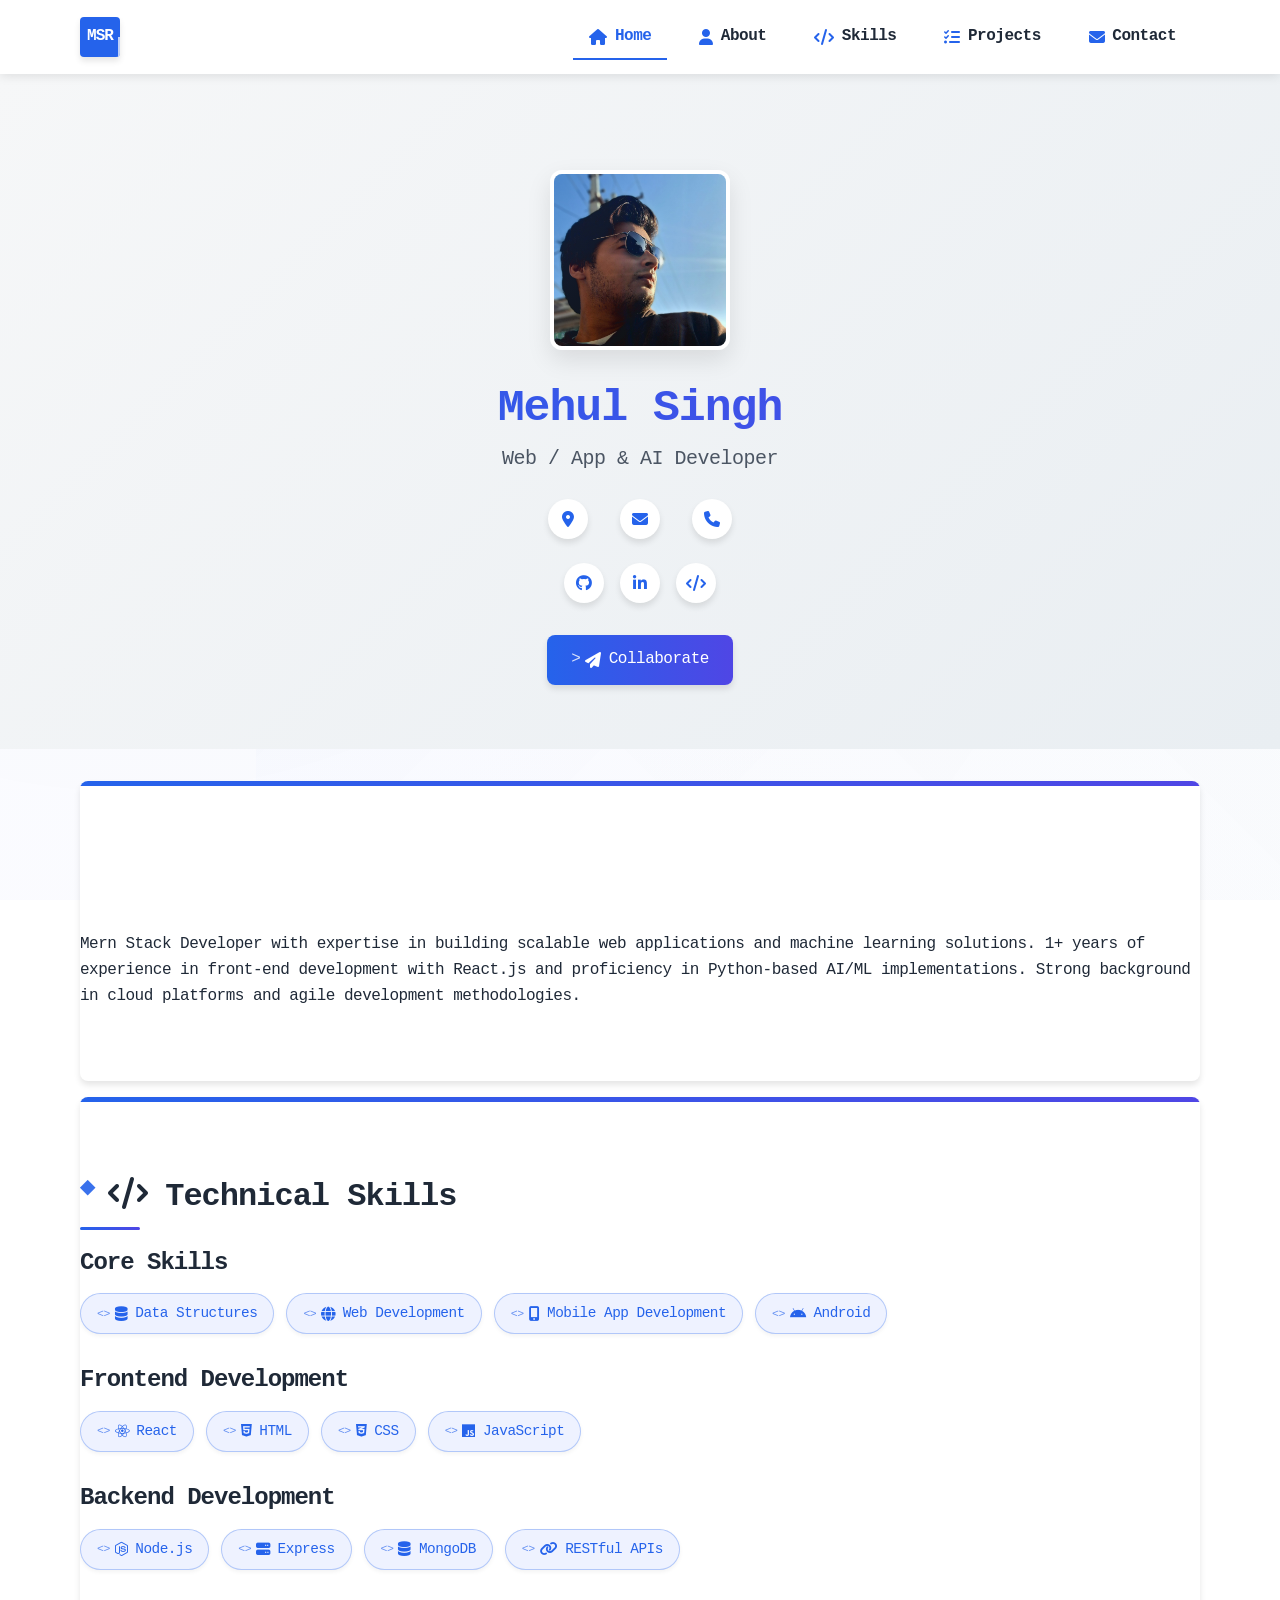
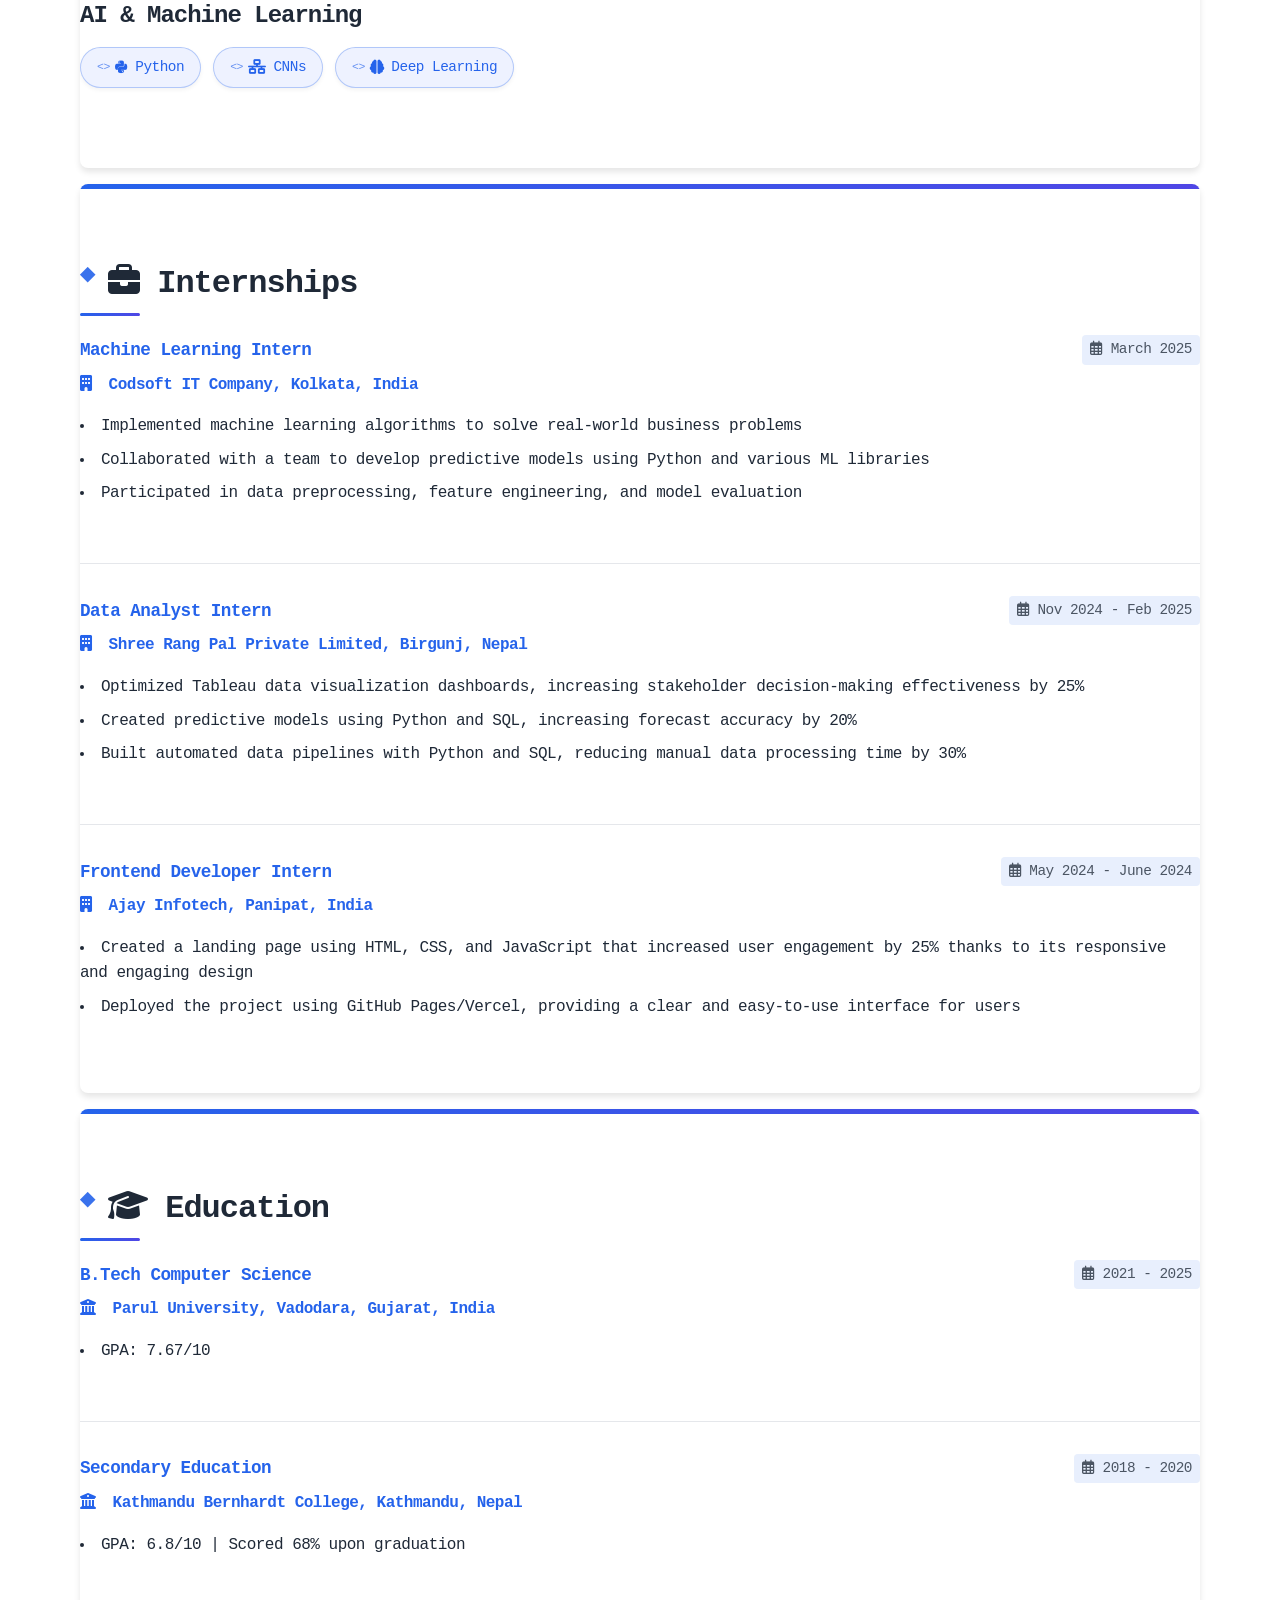
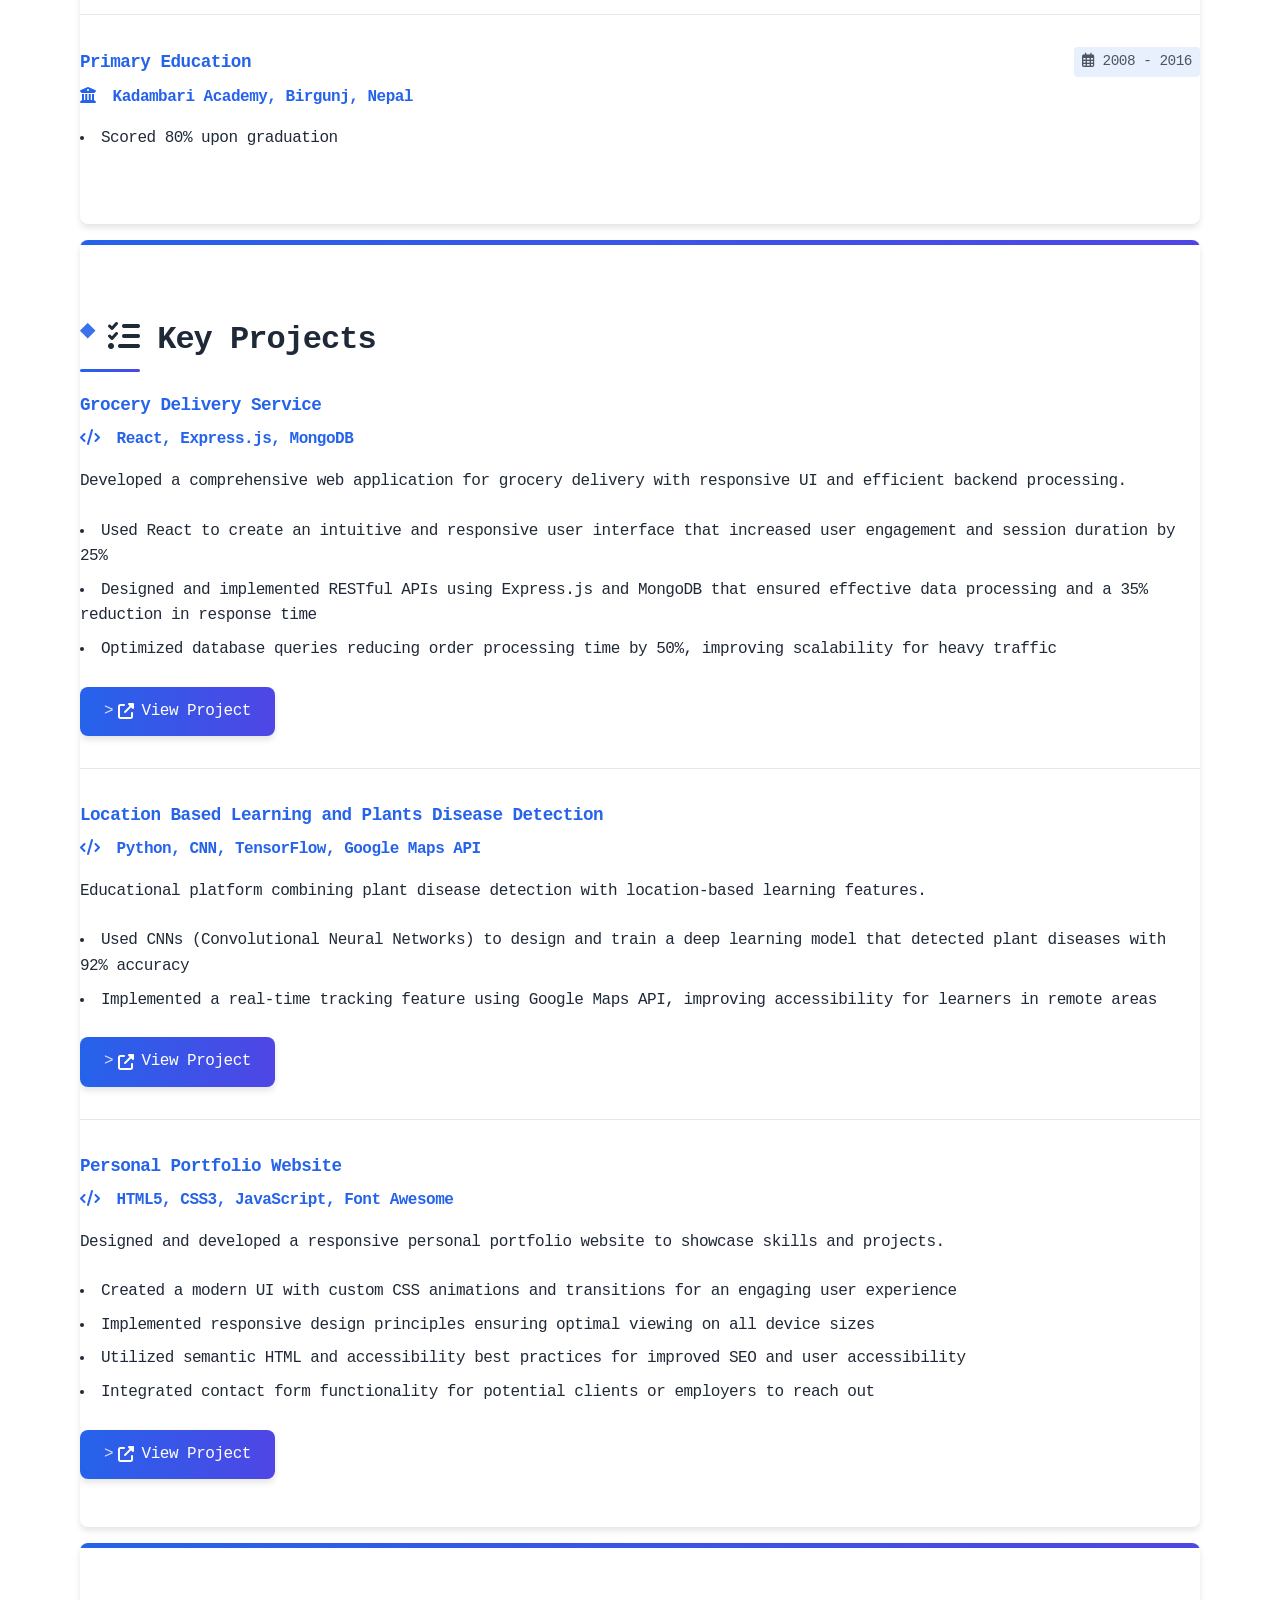
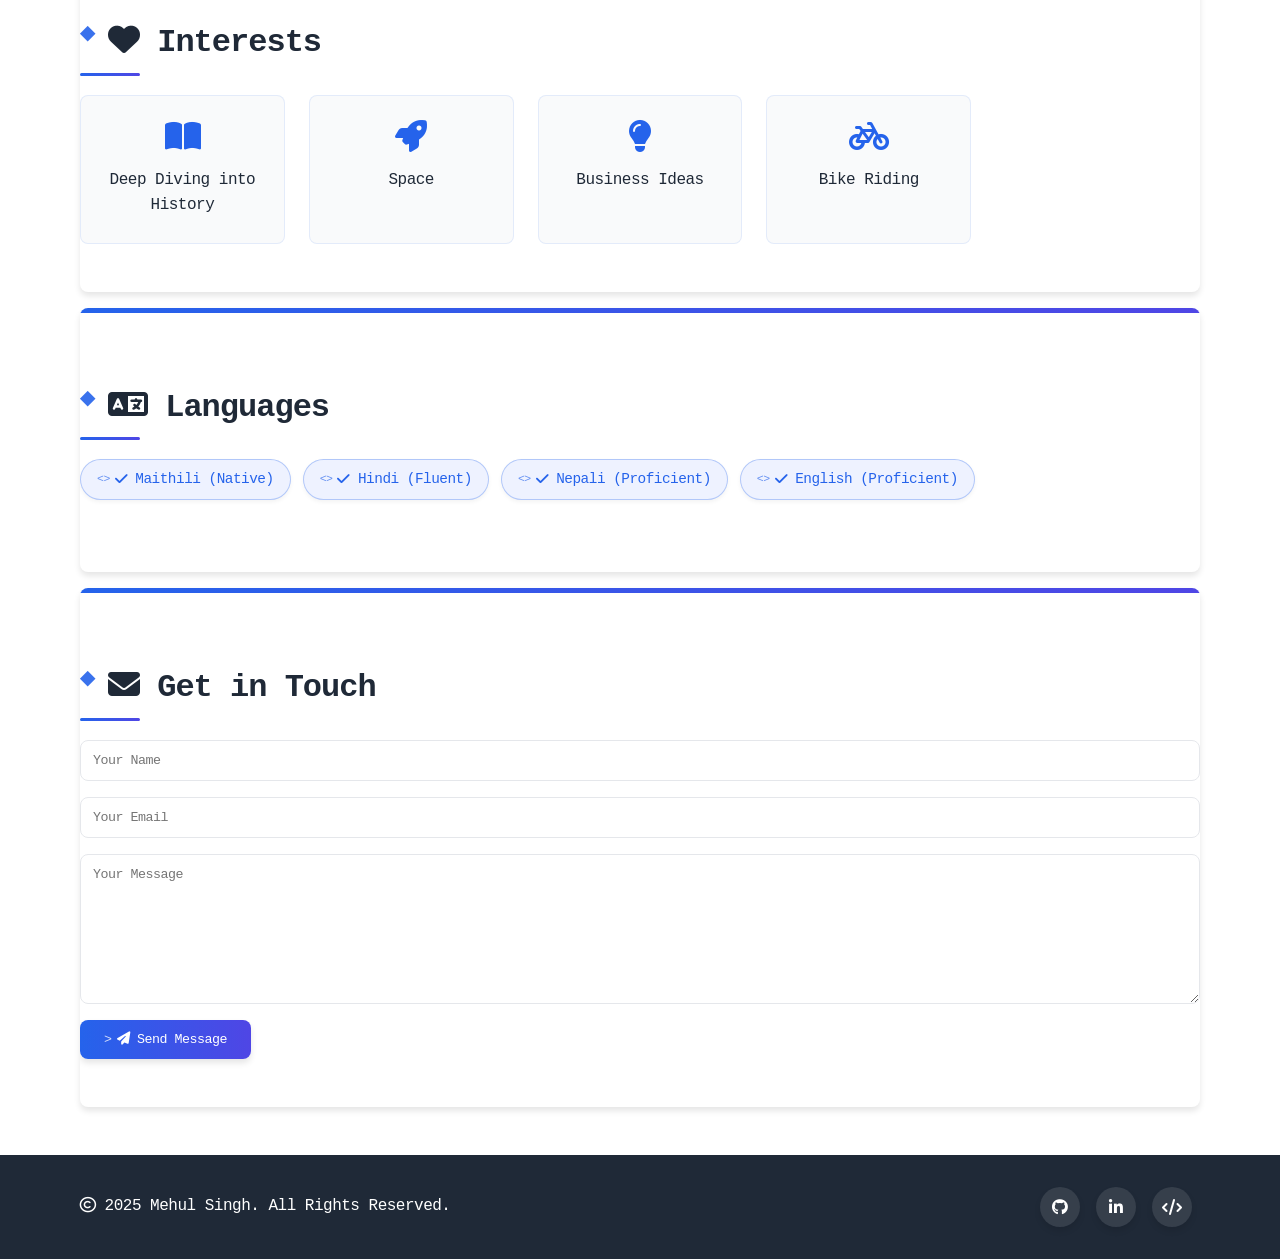
==== commit b00df351: "Update index.html" ====
--- a/index.html
+++ b/index.html
@@ -42,11 +42,11 @@
         <i class="fa fa-bars"></i>
       </button>
       <ul class="nav-links">
-        <li><a href="#home">Home</a></li>
-        <li><a href="#about">About</a></li>
-        <li><a href="#skills">Skills</a></li>
-        <li><a href="#projects">Projects</a></li>
-        <li><a href="#contact">Contact</a></li>
+        <li><a href="#home"><i class="fas fa-home"></i> Home</a></li>
+        <li><a href="#about"><i class="fas fa-user"></i> About</a></li>
+        <li><a href="#skills"><i class="fas fa-code"></i> Skills</a></li>
+        <li><a href="#projects"><i class="fas fa-tasks"></i> Projects</a></li>
+        <li><a href="#contact"><i class="fas fa-envelope"></i> Contact</a></li>
       </ul>
     </div>
   </nav>
--- a/styles.css
+++ b/styles.css
@@ -1,56 +1,21 @@
 /* Base Styles & Variables */
 :root {
-  /* Colors */
   --primary-color: #2563eb;
   --primary-dark: #1d4ed8;
-  --primary-light: rgba(37, 99, 235, 0.1);
   --secondary-color: #4f46e5;
   --text-color: #1f2937;
   --text-light: #4b5563;
   --background: #ffffff;
   --background-alt: #f3f4f6;
   --success: #10b981;
+  --warning: #f59e0b;
   --danger: #ef4444;
-  
-  /* Dark Mode Colors */
-  --dark-background: #121212;
-  --dark-surface: #1e1e1e;
-  --dark-text: #e5e5e5;
-  
-  /* Spacing System */
-  --spacing-unit: 0.25rem;
-  --spacing-xs: calc(var(--spacing-unit) * 2);
-  --spacing-sm: calc(var(--spacing-unit) * 4);
-  --spacing-md: calc(var(--spacing-unit) * 6);
-  --spacing-lg: calc(var(--spacing-unit) * 8);
-  --spacing-xl: calc(var(--spacing-unit) * 12);
-  
-  /* Typography */
-  --font-size-base: clamp(1rem, 1vw, 1.125rem);
-  --font-size-lg: clamp(1.125rem, 1.25vw, 1.25rem);
-  --font-size-xl: clamp(1.25rem, 1.5vw, 1.5rem);
-  --font-size-2xl: clamp(1.5rem, 2vw, 2rem);
-  --font-size-3xl: clamp(2rem, 2.5vw, 2.5rem);
-  
-  /* Layout */
-  --container-width: min(90%, 1200px);
   --border-radius: 8px;
-  --border-radius-lg: 12px;
-  --box-shadow: 0 2px 4px rgba(0, 0, 0, 0.1);
-  --box-shadow-hover: 0 4px 8px rgba(0, 0, 0, 0.15);
-  
-  /* Transitions */
-  --transition-base: 0.3s ease;
-  --transition-smooth: 0.6s cubic-bezier(0.4, 0, 0.2, 1);
-  
-  /* Z-index System */
-  --z-navbar: 1000;
-  --z-modal: 2000;
-  --z-tooltip: 3000;
+  --box-shadow: 0 4px 6px rgba(0, 0, 0, 0.1);
 }
 
 /* Reset & Global Styles */
-*, *::before, *::after {
+* {
   margin: 0;
   padding: 0;
   box-sizing: border-box;
@@ -59,689 +24,787 @@
 html {
   scroll-behavior: smooth;
   font-size: 16px;
-  -webkit-text-size-adjust: 100%;
 }
 
 body {
-  font-family: system-ui, -apple-system, BlinkMacSystemFont, 'Segoe UI', Roboto, sans-serif;
+  font-family: 'Courier New', monospace; /* Code-like font for all text */
   line-height: 1.6;
   color: var(--text-color);
   background-color: var(--background);
   overflow-x: hidden;
-  -webkit-font-smoothing: antialiased;
-  -moz-osx-font-smoothing: grayscale;
-}
-
-/* Container System */
+  position: relative;
+  letter-spacing: -0.5px; /* Tighten letter spacing for code look */
+}
+
+/* Creative Background Elements */
+body::before {
+  content: "";
+  position: fixed;
+  top: 0;
+  left: 0;
+  width: 100%;
+  height: 100%;
+  background: radial-gradient(circle at 10% 20%, rgba(37, 99, 235, 0.03) 0%, rgba(79, 70, 229, 0.02) 90%);
+  z-index: -2;
+  pointer-events: none;
+}
+
+body::after {
+  content: "";
+  position: fixed;
+  top: 0;
+  right: 0;
+  width: 80%;
+  height: 100%;
+  background: 
+    linear-gradient(135deg, rgba(37, 99, 235, 0.03) 0%, rgba(79, 70, 229, 0) 70%),
+    linear-gradient(225deg, rgba(16, 185, 129, 0.02) 10%, rgba(245, 158, 11, 0) 80%);
+  z-index: -1;
+  pointer-events: none;
+}
+
+/* Containers */
 .container {
-  width: var(--container-width);
+  width: 90%;
+  max-width: 1200px;
   margin: 0 auto;
-  padding: 0 var(--spacing-sm);
-}
-
-/* Typography System */
+  padding: 0 1rem;
+}
+
+/* Typography */
 h1, h2, h3, h4, h5, h6 {
   margin-bottom: 1rem;
   font-weight: 700;
   line-height: 1.2;
   color: var(--text-color);
-}
-
-h1 { 
-  font-size: var(--font-size-3xl);
-  background: linear-gradient(135deg, var(--primary-color), var(--secondary-color));
-  -webkit-background-clip: text;
-  -webkit-text-fill-color: transparent;
-  margin-bottom: var(--spacing-md);
-}
-
-h2 { 
-  font-size: var(--font-size-2xl);
-  margin-bottom: var(--spacing-md);
-  position: relative;
+  font-family: 'Courier New', monospace;
+  letter-spacing: -1px; /* Tighten letter spacing like logo */
+  position: relative;
+}
+
+h1 {
+  font-size: 2.5rem;
+}
+
+/* Removed vertical bar after headings */
+h1::after, h3::after {
+  display: none;
+}
+
+h2 {
+  font-size: 2rem;
+  margin-top: 2rem;
+  margin-bottom: 1.5rem;
+  position: relative;
+  padding-bottom: 0.5rem;
+  padding-left: 28px; /* Space for the icon */
+}
+
+/* Replace terminal-like prefix with an attractive icon */
+section h2::before {
+  content: "◆";  /* Diamond icon - simple and attractive */
+  color: var(--primary-color);
+  position: absolute;
+  left: 0;
+  top: 0;
+  font-size: 1.2rem;
+  opacity: 0.9;
+  font-weight: bold;
+  z-index: 1;
 }
 
 h2::after {
   content: '';
   position: absolute;
   left: 0;
-  bottom: -10px;
+  bottom: 0;
+  height: 3px;
   width: 60px;
-  height: 3px;
   background: linear-gradient(90deg, var(--primary-color), var(--secondary-color));
   border-radius: 3px;
 }
 
-h3 { 
-  font-size: var(--font-size-xl);
-  margin-bottom: var(--spacing-sm);
+h3 {
+  font-size: 1.5rem;
+  margin-bottom: 1rem;
 }
 
 p {
-  margin-bottom: var(--spacing-md);
-  max-width: 65ch;
-}
-
-/* Buttons */
-.btn {
-  display: inline-flex;
-  align-items: center;
-  gap: var(--spacing-xs);
-  padding: var(--spacing-sm) var(--spacing-md);
-  background: linear-gradient(135deg, var(--primary-color), var(--secondary-color));
+  margin-bottom: 1.5rem;
+  font-family: 'Courier New', monospace;
+  letter-spacing: -0.5px;
+}
+
+a {
+  color: var(--primary-color);
+  text-decoration: none;
+  transition: all 0.3s ease;
+  font-family: 'Courier New', monospace;
+  letter-spacing: -0.5px;
+}
+
+a:hover {
+  color: var(--primary-dark);
+}
+
+ul {
+  list-style-position: inside;
+  margin-bottom: 1.5rem;
+  font-family: 'Courier New', monospace;
+  letter-spacing: -0.5px;
+}
+
+li {
+  margin-bottom: 0.5rem;
+}
+
+/* Enhanced Logo Styling */
+.logo {
+  display: flex;
+  justify-content: center;
+  align-items: center;
+  width: 44px;
+  height: 44px;
+  background-color: #2563eb;
   color: white;
-  border-radius: var(--border-radius);
-  font-weight: 500;
-  transition: all var(--transition-base);
-  border: none;
-  cursor: pointer;
-  box-shadow: var(--box-shadow);
-}
-
-.btn:hover {
-  transform: translateY(-2px);
-  box-shadow: var(--box-shadow-hover);
-}
-
-/* Enhanced Navigation */
-.navbar {
-  background-color: rgba(255, 255, 255, 0.95);
-  backdrop-filter: blur(10px);
-  -webkit-backdrop-filter: blur(10px);
-  box-shadow: var(--box-shadow);
-  position: fixed;
-  top: 0;
-  left: 0;
-  width: 100%;
-  z-index: var(--z-navbar);
-  padding: var(--spacing-sm) 0;
-  transition: transform var(--transition-base);
-}
-
-.navbar.hidden {
-  transform: translateY(-100%);
-}
-
-.navbar .container {
-  display: flex;
-  justify-content: space-between;
-  align-items: center;
-}
-
-.logo {
-  font-weight: 700;
-  font-size: var(--font-size-xl);
-  color: var(--primary-color);
-  transition: transform var(--transition-base);
-  position: relative;
-}
-
-.logo::after {
-  content: '';
-  position: absolute;
-  bottom: -4px;
-  left: 0;
-  width: 100%;
-  height: 2px;
-  background: linear-gradient(90deg, var(--primary-color), var(--secondary-color));
-  transform: scaleX(0);
-  transform-origin: right;
-  transition: transform var(--transition-base);
-}
-
-.logo:hover::after {
-  transform: scaleX(1);
-  transform-origin: left;
-}
-
-/* Hero Section */
-.hero {
-  min-height: 100vh;
-  display: flex;
-  align-items: center;
-  padding: calc(var(--spacing-xl) * 2) 0;
-  background: linear-gradient(135deg, var(--background-alt) 0%, var(--background) 100%);
-  text-align: center;
+  font-weight: bold;
+  text-decoration: none;
+  font-size: 1.1rem;
+  font-family: 'Courier New', monospace; /* Code-like font */
+  border-radius: 4px; /* Keep square with slightly rounded corners */
+  transition: all 0.3s ease;
   position: relative;
   overflow: hidden;
-}
-
-.hero::before {
-  content: '';
+  box-shadow: 0 4px 6px rgba(0, 0, 0, 0.1);
+  letter-spacing: -1px; /* Tighten letter spacing for code look */
+}
+
+.logo::before {
+  content: "";
   position: absolute;
   top: 0;
   left: 0;
   right: 0;
+  height: 2px;
+  background: rgba(255, 255, 255, 0.7);
+  transform: translateX(-100%);
+  transition: transform 0.3s ease;
+}
+
+/* Modified cursor element - single professional indicator */
+.logo::after {
+  content: "";
+  position: absolute;
   bottom: 0;
-  background: radial-gradient(circle at top right, var(--primary-light) 0%, transparent 70%);
-  opacity: 0.5;
-}
-
-.hero-content {
-  position: relative;
-  z-index: 1;
-}
-
-.profile-img {
-  width: clamp(150px, 30vw, 200px);
-  height: clamp(150px, 30vw, 200px);
-  margin: 0 auto var(--spacing-lg);
-  border-radius: 50%;
-  overflow: hidden;
-  box-shadow: var(--box-shadow);
-  transition: transform var(--transition-smooth);
-  border: 4px solid var(--background);
-}
-
-.profile-img:hover {
-  transform: scale(1.05);
-}
-
-/* Skills Section */
-.skills-grid {
-  display: grid;
-  grid-template-columns: repeat(auto-fit, minmax(280px, 1fr));
-  gap: var(--spacing-lg);
-}
-
-.skill-category {
+  right: 0;
+  width: 2px;
+  height: 50%;
   background: rgba(255, 255, 255, 0.7);
+}
+
+.logo:hover {
+  background-color: #1d4ed8;
+  transform: translateY(-2px);
+  box-shadow: 0 6px 12px rgba(0, 0, 0, 0.15);
+}
+
+.logo:hover::before {
+  transform: translateX(0);
+}
+
+/* Navigation */
+.navbar {
+  background-color: rgba(255, 255, 255, 0.95);
+  box-shadow: 0 2px 10px rgba(0, 0, 0, 0.1);
+  position: sticky;
+  top: 0;
+  left: 0;
+  width: 100%;
+  z-index: 1000;
+  padding: 1rem 0;
   backdrop-filter: blur(10px);
   -webkit-backdrop-filter: blur(10px);
-  padding: var(--spacing-md);
-  border-radius: var(--border-radius-lg);
-  box-shadow: var(--box-shadow);
-  transition: all var(--transition-base);
-  border: 1px solid rgba(255, 255, 255, 0.1);
-}
-
-.skill-category:hover {
-  transform: translateY(-5px);
-  box-shadow: var(--box-shadow-hover);
-}
-
-.skill-category h3 {
-  color: var(--primary-color);
-  margin-bottom: var(--spacing-md);
-  display: flex;
-  align-items: center;
-  gap: var(--spacing-xs);
-}
-
-.skill-tags {
-  display: flex;
-  flex-wrap: wrap;
-  gap: var(--spacing-sm);
-}
-
-.skill-tag {
-  background: var(--background);
-  padding: var(--spacing-xs) var(--spacing-sm);
-  border-radius: var(--border-radius);
-  font-size: var(--font-size-base);
-  transition: all var(--transition-base);
-  border: 1px solid var(--primary-light);
-}
-
-.skill-tag:hover {
-  background: var(--primary-color);
-  color: white;
-  transform: translateY(-2px);
-}
-
-/* Projects Section */
-.projects-grid {
-  display: grid;
-  grid-template-columns: repeat(auto-fit, minmax(300px, 1fr));
-  gap: var(--spacing-lg);
-}
-
-.project-card {
-  background: rgba(255, 255, 255, 0.7);
-  backdrop-filter: blur(10px);
-  -webkit-backdrop-filter: blur(10px);
-  border-radius: var(--border-radius-lg);
+}
+
+.navbar .container {
+  display: flex;
+  justify-content: space-between;
+  align-items: center;
+}
+
+.nav-links {
+  display: flex;
+  list-style: none;
+  margin: 0;
+  padding: 0;
+  align-items: center;
+}
+
+.nav-links li {
+  margin: 0 0.5rem;
+}
+
+.nav-links a {
+  padding: 0.5rem 1rem;
+  font-weight: 500;
+  position: relative;
+  font-family: 'Courier New', monospace;
+  letter-spacing: -0.5px;
+  font-weight: 600;
+  color: var(--text-color);
+  transition: all 0.3s ease;
+  display: flex;
+  align-items: center;
+  gap: 0.5rem;
+}
+
+.nav-links a i {
+  font-size: 1rem;
+  color: var(--primary-color);
+  transition: transform 0.3s ease;
+}
+
+.nav-links a:hover i {
+  transform: scale(1.1);
+}
+
+.nav-links a.active i {
+  color: var(--primary-color);
+}
+
+.mobile-menu-btn {
+  display: none;
+  background: none;
+  border: none;
+  cursor: pointer;
+  padding: 0.5rem;
+  color: var(--text-color);
+  font-size: 1.5rem;
+  transition: color 0.3s ease;
+}
+
+.mobile-menu-btn:hover {
+  color: var(--primary-color);
+}
+
+/* Header/Hero Section */
+header {
+  background: linear-gradient(135deg, #f6f7f8 0%, #e9eef2 100%);
+  padding: 6rem 0 4rem;
+  text-align: center;
+  margin-bottom: 2rem;
+  position: relative;
   overflow: hidden;
-  box-shadow: var(--box-shadow);
-  transition: all var(--transition-base);
-  border: 1px solid rgba(255, 255, 255, 0.1);
-}
-
-.project-card:hover {
-  transform: translateY(-5px);
-  box-shadow: var(--box-shadow-hover);
-}
-
-.project-image {
-  width: 100%;
-  height: 200px;
-  object-fit: cover;
-}
-
-.project-content {
-  padding: var(--spacing-md);
-}
-
-.project-title {
-  color: var(--primary-color);
-  margin-bottom: var(--spacing-sm);
-}
-
-.project-description {
-  margin-bottom: var(--spacing-md);
-  color: var(--text-light);
-}
-
-.project-tags {
-  display: flex;
-  flex-wrap: wrap;
-  gap: var(--spacing-xs);
-  margin-bottom: var(--spacing-md);
-}
-
-.project-tag {
-  background: var(--primary-light);
-  color: var(--primary-color);
-  padding: 4px 8px;
-  border-radius: 4px;
-  font-size: 0.875rem;
-}
-
-/* About Section */
-.about-content {
-  display: grid;
-  grid-template-columns: repeat(auto-fit, minmax(300px, 1fr));
-  gap: var(--spacing-lg);
-  align-items: center;
-}
-
-.about-text {
-  padding: var(--spacing-md);
-}
-
-.about-stats {
-  display: grid;
-  grid-template-columns: repeat(auto-fit, minmax(150px, 1fr));
-  gap: var(--spacing-md);
-}
-
-.stat-item {
-  background: rgba(255, 255, 255, 0.7);
-  backdrop-filter: blur(10px);
-  -webkit-backdrop-filter: blur(10px);
-  padding: var(--spacing-md);
-  border-radius: var(--border-radius);
-  text-align: center;
-  transition: all var(--transition-base);
-}
-
-.stat-item:hover {
-  transform: translateY(-5px);
-  box-shadow: var(--box-shadow-hover);
-}
-
-.stat-number {
-  font-size: var(--font-size-2xl);
-  font-weight: 700;
-  color: var(--primary-color);
-  margin-bottom: var(--spacing-xs);
-}
-
-/* Contact Section */
-.contact-wrapper {
-  display: grid;
-  grid-template-columns: repeat(12, 1fr);
-  gap: var(--spacing-lg);
-}
-
-.contact-info {
-  grid-column: span 4;
-}
-
-.contact-form {
-  grid-column: span 8;
-  background: rgba(255, 255, 255, 0.7);
-  backdrop-filter: blur(10px);
-  -webkit-backdrop-filter: blur(10px);
-  padding: var(--spacing-lg);
-  border-radius: var(--border-radius-lg);
-  box-shadow: var(--box-shadow);
-}
-
-.contact-card {
-  background: rgba(255, 255, 255, 0.7);
-  backdrop-filter: blur(10px);
-  -webkit-backdrop-filter: blur(10px);
-  padding: var(--spacing-md);
-  border-radius: var(--border-radius-lg);
-  text-align: center;
-  margin-bottom: var(--spacing-md);
-  transition: all var(--transition-base);
-}
-
-.contact-card:hover {
-  transform: translateY(-5px);
-  box-shadow: var(--box-shadow-hover);
-}
-
-.contact-card i {
-  font-size: 2rem;
-  color: var(--primary-color);
-  margin-bottom: var(--spacing-sm);
-}
-
-/* Form Elements */
-.form-group {
-  margin-bottom: var(--spacing-md);
-}
-
-.form-group label {
-  display: block;
-  margin-bottom: var(--spacing-xs);
-  font-weight: 500;
-  color: var(--text-color);
-}
-
-.form-group input,
-.form-group textarea {
-  width: 100%;
-  padding: var(--spacing-sm);
-  border: 1px solid var(--text-light);
-  border-radius: var(--border-radius);
-  background: rgba(255, 255, 255, 0.9);
-  font-size: var(--font-size-base);
-  transition: all var(--transition-base);
-}
-
-.form-group input:focus,
-.form-group textarea:focus {
-  outline: none;
-  border-color: var(--primary-color);
-  box-shadow: 0 0 0 3px var(--primary-light);
-}
-
-/* Footer */
-.footer {
-  background: var(--text-color);
-  color: var(--background);
-  padding: var(--spacing-xl) 0;
-  position: relative;
+}
+
+header .container {
+  position: relative;
+  z-index: 1;
+}
+
+/* Profile Image with More Square Shape */
+.profile-img {
+  width: 180px;
+  height: 180px;
+  border-radius: 12px; /* Less rounded for more square appearance */
   overflow: hidden;
-}
-
-.footer::before {
-  content: '';
+  margin: 0 auto 2rem;
+  border: 4px solid white;
+  box-shadow: 0 10px 25px rgba(0, 0, 0, 0.1);
+  position: relative;
+  z-index: 2;
+}
+
+.profile-img::before {
+  content: "";
   position: absolute;
   top: 0;
   left: 0;
-  right: 0;
-  height: 3px;
+  width: 100%;
+  height: 100%;
+  background: linear-gradient(135deg, rgba(37, 99, 235, 0.2) 0%, transparent 80%);
+  z-index: 1;
+}
+
+.profile-img img {
+  width: 100%;
+  height: 100%;
+  object-fit: cover;
+}
+
+header h1 {
+  margin-bottom: 0.5rem;
+  font-size: 2.8rem;
   background: linear-gradient(90deg, var(--primary-color), var(--secondary-color));
-}
-
-.footer-content {
-  display: grid;
-  grid-template-columns: 2fr 1fr;
-  gap: var(--spacing-lg);
-}
-
-.footer-info h3 {
-  color: var(--background);
-  margin-bottom: var(--spacing-md);
-}
-
-.footer-links {
-  list-style: none;
-}
-
-.footer-links li {
-  margin-bottom: var(--spacing-xs);
-}
-
-.footer-links a {
-  color: var(--background);
-  opacity: 0.8;
-  transition: all var(--transition-base);
-}
-
-.footer-links a:hover {
-  opacity: 1;
-  color: var(--primary-color);
-}
-
-.footer-bottom {
-  text-align: center;
-  padding-top: var(--spacing-lg);
-  border-top: 1px solid rgba(255, 255, 255, 0.1);
-  margin-top: var(--spacing-lg);
-}
-
-/* Social Links */
-.social-links {
-  display: flex;
-  gap: var(--spacing-sm);
-  margin-top: var(--spacing-md);
-}
-
-.social-links a {
+  background-clip: text;
+  -webkit-background-clip: text;
+  color: transparent;
+}
+
+header p {
+  font-size: 1.25rem;
+  color: var(--text-light);
+  margin-bottom: 1.5rem;
+}
+
+.contact-info {
+  display: flex;
+  justify-content: center;
+  margin-bottom: 1.5rem;
+}
+
+.contact-item {
+  margin: 0 1rem;
+}
+
+.contact-item a {
+  display: flex;
+  align-items: center;
+  justify-content: center;
   width: 40px;
   height: 40px;
+  background-color: white;
   border-radius: 50%;
-  background: rgba(255, 255, 255, 0.1);
-  display: flex;
-  align-items: center;
+  color: var(--primary-color);
+  box-shadow: 0 4px 6px rgba(0, 0, 0, 0.1);
+  transition: all 0.3s ease;
+}
+
+.contact-item a:hover {
+  transform: translateY(-3px);
+  box-shadow: 0 6px 12px rgba(0, 0, 0, 0.15);
+  background-color: var(--primary-color);
+  color: white;
+}
+
+.social-links {
+  display: flex;
   justify-content: center;
-  color: var(--background);
-  transition: all var(--transition-base);
-}
-
-.social-links a:hover {
-  background: var(--primary-color);
-  transform: translateY(-3px);
-}
-
-/* Back to Top Button */
-.back-to-top {
-  position: fixed;
-  bottom: var(--spacing-lg);
-  right: var(--spacing-lg);
+  margin-bottom: 2rem;
+}
+
+.social-links a {
+  display: flex;
+  align-items: center;
+  justify-content: center;
   width: 40px;
   height: 40px;
-  background: var(--primary-color);
+  background-color: white;
+  border-radius: 50%;
+  color: var(--primary-color);
+  margin: 0 0.5rem;
+  box-shadow: 0 4px 6px rgba(0, 0, 0, 0.1);
+  transition: all 0.3s ease;
+}
+
+.social-links a:hover {
+  transform: translateY(-3px);
+  box-shadow: 0 6px 12px rgba(0, 0, 0, 0.15);
+  background-color: var(--primary-color);
   color: white;
-  border-radius: 50%;
-  display: flex;
+}
+
+/* Buttons */
+.btn {
+  display: inline-flex;
   align-items: center;
   justify-content: center;
-  cursor: pointer;
-  opacity: 0;
-  visibility: hidden;
-  transition: all var(--transition-base);
+  padding: 0.75rem 1.5rem;
+  background: linear-gradient(90deg, var(--primary-color), var(--secondary-color));
+  color: white;
+  border-radius: var(--border-radius);
+  font-weight: 500;
+  box-shadow: 0 4px 6px rgba(0, 0, 0, 0.1);
+  transition: all 0.3s ease;
+  font-family: 'Courier New', monospace;
+  letter-spacing: -0.5px;
+  border: none;
+  position: relative;
+  overflow: hidden;
+}
+
+/* Simplified button prefix - single professional indicator */
+.btn::before {
+  content: ">";
+  opacity: 0.8;
+  margin-right: 5px;
+}
+
+.btn i {
+  margin-right: 0.5rem;
+}
+
+.btn:hover {
+  transform: translateY(-3px);
+  box-shadow: 0 6px 12px rgba(0, 0, 0, 0.15);
+  color: white;
+}
+
+/* Section Styling */
+section {
+  padding: 3rem 0;
+  margin-bottom: 1rem;
+  background: white;
+  border-radius: var(--border-radius);
   box-shadow: var(--box-shadow);
-}
-
-.back-to-top.visible {
-  opacity: 1;
-  visibility: visible;
-}
-
-.back-to-top:hover {
-  transform: translateY(-3px);
-  box-shadow: var(--box-shadow-hover);
+  position: relative;
+  overflow: hidden;
+}
+
+section::before {
+  content: "";
+  position: absolute;
+  top: 0;
+  left: 0;
+  width: 100%;
+  height: 5px;
+  background: linear-gradient(90deg, var(--primary-color), var(--secondary-color));
+}
+
+/* Skills Section */
+.skill-category {
+  margin-bottom: 2rem;
+}
+
+.skill-tags {
+  display: flex;
+  flex-wrap: wrap;
+  gap: 0.75rem;
+  margin-bottom: 1.5rem;
+}
+
+.skill-tag {
+  background-color: #eef2ff;
+  color: var(--primary-color);
+  padding: 0.5rem 1rem;
+  border-radius: 30px;
+  font-size: 0.9rem;
+  display: flex;
+  align-items: center;
+  box-shadow: 0 2px 4px rgba(0, 0, 0, 0.05);
+  transition: all 0.3s ease;
+  font-family: 'Courier New', monospace;
+  letter-spacing: -0.5px;
+  border: 1px solid rgba(37, 99, 235, 0.3);
+  position: relative;
+}
+
+/* Simplified skill tag - using only one code indicator */
+.skill-tag::before {
+  content: "<>";
+  margin-right: 5px;
+  opacity: 0.7;
+  font-size: 0.8em;
+}
+
+/* Removed after pseudo-element */
+.skill-tag::after {
+  display: none;
+}
+
+.skill-tag:hover {
+  transform: translateY(-2px);
+  box-shadow: 0 4px 8px rgba(0, 0, 0, 0.1);
+}
+
+.skill-tag i {
+  margin-right: 0.5rem;
+}
+
+/* Internships, Education, and Projects */
+.internship-item, .education-item, .project-item {
+  margin-bottom: 2rem;
+  padding-bottom: 2rem;
+  border-bottom: 1px solid #e5e7eb;
+}
+
+.internship-item:last-child, .education-item:last-child, .project-item:last-child {
+  border-bottom: none;
+  padding-bottom: 0;
+  margin-bottom: 0;
+}
+
+.position {
+  display: flex;
+  justify-content: space-between;
+  align-items: center;
+  flex-wrap: wrap;
+  margin-bottom: 0.5rem;
+}
+
+.position span:first-child {
+  font-family: 'Courier New', monospace;
+  letter-spacing: -0.5px;
+  font-weight: 700;
+  font-size: 1.1rem;
+  color: var(--primary-color);
+}
+
+.date {
+  font-family: 'Courier New', monospace;
+  letter-spacing: -0.5px;
+  background: rgba(37, 99, 235, 0.1);
+  padding: 0.2rem 0.5rem;
+  border-radius: 4px;
+  font-size: 0.9rem;
+  color: var(--text-light);
+}
+
+.company {
+  color: var(--primary-color);
+  margin-bottom: 1rem;
+  font-family: 'Courier New', monospace;
+  letter-spacing: -0.5px;
+  font-weight: 600;
+}
+
+/* Ensure only one icon per company element */
+.company i {
+  margin-right: 0.5rem;
+}
+
+/* Interests Section */
+.interest-grid {
+  display: grid;
+  grid-template-columns: repeat(auto-fill, minmax(200px, 1fr));
+  gap: 1.5rem;
+}
+
+.interest-item {
+  display: flex;
+  flex-direction: column;
+  align-items: center;
+  text-align: center;
+  padding: 1.5rem;
+  background-color: #f9fafb;
+  border-radius: var(--border-radius);
+  transition: all 0.3s ease;
+  font-family: 'Courier New', monospace;
+  letter-spacing: -0.5px;
+  border: 1px solid rgba(37, 99, 235, 0.1);
+}
+
+.interest-item:hover {
+  transform: translateY(-5px);
+  box-shadow: 0 6px 12px rgba(0, 0, 0, 0.1);
+  background-color: #f3f4f6;
+}
+
+/* Keep only one professional icon per interest */
+.interest-icon {
+  font-size: 2rem;
+  color: var(--primary-color);
+  margin-bottom: 1rem;
+}
+
+/* Contact Form */
+#contact-form {
+  display: flex;
+  flex-direction: column;
+}
+
+#contact-form input, #contact-form textarea {
+  margin-bottom: 1rem;
+  padding: 0.75rem;
+  border: 1px solid #e5e7eb;
+  border-radius: var(--border-radius);
+  font-family: 'Courier New', monospace;
+  letter-spacing: -0.5px;
+  transition: all 0.3s ease;
+}
+
+#contact-form input:focus, #contact-form textarea:focus {
+  outline: none;
+  border-color: var(--primary-color);
+  box-shadow: 0 0 0 2px rgba(37, 99, 235, 0.2);
+}
+
+#contact-form textarea {
+  min-height: 150px;
+  resize: vertical;
+}
+
+#contact-form button {
+  align-self: flex-start;
+}
+
+/* Footer */
+footer {
+  background-color: #1f2937;
+  color: white;
+  padding: 2rem 0;
+  margin-top: 3rem;
+  font-family: 'Courier New', monospace;
+  letter-spacing: -0.5px;
+}
+
+footer .container {
+  display: flex;
+  justify-content: space-between;
+  align-items: center;
+}
+
+footer .social-links {
+  margin-bottom: 0;
+}
+
+footer .social-links a {
+  background-color: rgba(255, 255, 255, 0.1);
+  color: white;
+}
+
+footer .social-links a:hover {
+  background-color: rgba(255, 255, 255, 0.2);
 }
 
 /* Responsive Design */
-@media (max-width: 1024px) {
-  .contact-wrapper {
-    grid-template-columns: 1fr;
-  }
-  
-  .contact-info,
-  .contact-form {
-    grid-column: auto;
-  }
-  
-  .about-content {
-    grid-template-columns: 1fr;
+@media (max-width: 991px) {
+  html {
+    font-size: 15px;
+  }
+  
+  .container {
+    width: 95%;
   }
 }
 
 @media (max-width: 768px) {
-  :root {
-    --container-width: 95%;
-  }
-
+  html {
+    font-size: 14px;
+  }
+  
+  h1 {
+    font-size: 2.2rem;
+  }
+  
+  h2 {
+    font-size: 1.8rem;
+  }
+  
   .mobile-menu-btn {
     display: block;
   }
-
+  
   .nav-links {
-    position: fixed;
-    top: 60px;
+    display: none;
+    position: absolute;
+    top: 100%;
     left: 0;
-    right: 0;
-    background: var(--background);
-    padding: var(--spacing-md);
+    width: 100%;
+    background-color: rgba(255, 255, 255, 0.98);
+    padding: 1rem 0;
+    box-shadow: 0 4px 6px rgba(0, 0, 0, 0.1);
     flex-direction: column;
-    text-align: center;
-    transform: translateY(-100%);
+    align-items: center;
+    backdrop-filter: blur(10px);
+    -webkit-backdrop-filter: blur(10px);
+    transform: translateY(-10px);
     opacity: 0;
-    visibility: hidden;
-    transition: all var(--transition-smooth);
-  }
-
+    transition: transform 0.3s ease, opacity 0.3s ease;
+  }
+  
   .nav-links.active {
+    display: flex;
     transform: translateY(0);
     opacity: 1;
-    visibility: visible;
-  }
-
-  .skills-grid {
-    grid-template-columns: 1fr;
-  }
-
-  .projects-grid {
-    grid-template-columns: 1fr;
-  }
-
-  .footer-content {
-    grid-template-columns: 1fr;
+  }
+  
+  .nav-links li {
+    margin: 0.5rem 0;
+    width: 100%;
     text-align: center;
   }
-
-  .social-links {
+  
+  .nav-links a {
+    display: block;
+    padding: 0.75rem 1rem;
+    width: 100%;
+  }
+  
+  .nav-links a:hover {
+    background-color: rgba(37, 99, 235, 0.1);
+  }
+  
+  .nav-links a {
     justify-content: center;
   }
+  
+  .nav-links a i {
+    width: 20px;
+    text-align: center;
+  }
+  
+  header {
+    padding: 4rem 0 3rem;
+  }
+  
+  .position {
+    flex-direction: column;
+    align-items: flex-start;
+  }
+  
+  .date {
+    margin-top: 0.25rem;
+  }
+  
+  .interest-grid {
+    grid-template-columns: repeat(auto-fill, minmax(150px, 1fr));
+  }
+  
+  footer .container {
+    flex-direction: column;
+  }
+  
+  footer .social-links {
+    margin-top: 1rem;
+  }
 }
 
 @media (max-width: 576px) {
-  :root {
-    --spacing-unit: 0.2rem;
-  }
-
-  .hero {
-    padding-top: calc(var(--spacing-xl) + 60px);
-  }
-
-  .section {
-    padding: var(--spacing-lg) 0;
-  }
-
-  .contact-card {
-    padding: var(--spacing-sm);
-  }
-
-  .project-card {
-    margin: 0 var(--spacing-sm);
-  }
-}
-
-/* Animations */
-@keyframes fadeIn {
-  from {
-    opacity: 0;
-    transform: translateY(20px);
-  }
-  to {
-    opacity: 1;
-    transform: translateY(0);
-  }
-}
-
-.fade-in {
-  animation: fadeIn 0.6s ease-out forwards;
-}
-
-/* Dark Mode */
-@media (prefers-color-scheme: dark) {
-  :root {
-    --background: var(--dark-background);
-    --text-color: var(--dark-text);
-    --background-alt: var(--dark-surface);
-  }
-  
-  .navbar {
-    background-color: rgba(18, 18, 18, 0.95);
-  }
-  
-  .skill-category,
-  .project-card,
-  .contact-card,
-  .contact-form {
-    background: rgba(30, 30, 30, 0.7);
-  }
-
-  .form-group input,
-  .form-group textarea {
-    background: rgba(30, 30, 30, 0.9);
-    color: var(--dark-text);
-  }
-}
-
-/* Accessibility */
-@media (prefers-reduced-motion: reduce) {
-  *,
-  *::before,
-  *::after {
-    animation: none !important;
-    transition: none !important;
-    scroll-behavior: auto !important;
-  }
-}
-
-.skip-link {
-  position: absolute;
-  top: -40px;
-  left: 0;
-  background: var(--primary-color);
-  color: white;
-  padding: var(--spacing-sm);
-  z-index: calc(var(--z-navbar) + 1);
-  transition: top var(--transition-base);
-}
-
-.skip-link:focus {
-  top: 0;
-}
-
-/* Touch Device Optimizations */
-@media (hover: none) {
-  .nav-links a,
-  .btn,
-  .skill-category,
-  .project-card,
-  .contact-card {
-    transition: none;
-  }
-
-  .nav-links a:active,
-  .btn:active {
-    background-color: var(--primary-light);
-  }
-
-  .skill-category:active,
-  .project-card:active,
-  .contact-card:active {
-    transform: scale(0.98);
-  }
-}
+  .container {
+    width: 92%;
+    padding: 0 0.5rem;
+  }
+  
+  section {
+    padding: 2rem 1rem;
+  }
+  
+  header {
+    padding: 3rem 0 2rem;
+  }
+  
+  .profile-img {
+    width: 150px;
+    height: 150px;
+  }
+  
+  h1 {
+    font-size: 2rem;
+  }
+  
+  h2 {
+    font-size: 1.6rem;
+  }
+  
+  .skill-tags {
+    gap: 0.5rem;
+  }
+  
+  .skill-tag {
+    padding: 0.4rem 0.8rem;
+    font-size: 0.85rem;
+  }
+  
+  .contact-info {
+    flex-wrap: wrap;
+  }
+  
+  .contact-item {
+    margin: 0.5rem;
+  }
+  
+  #contact-form button {
+    width: 100%;
+  }
+}
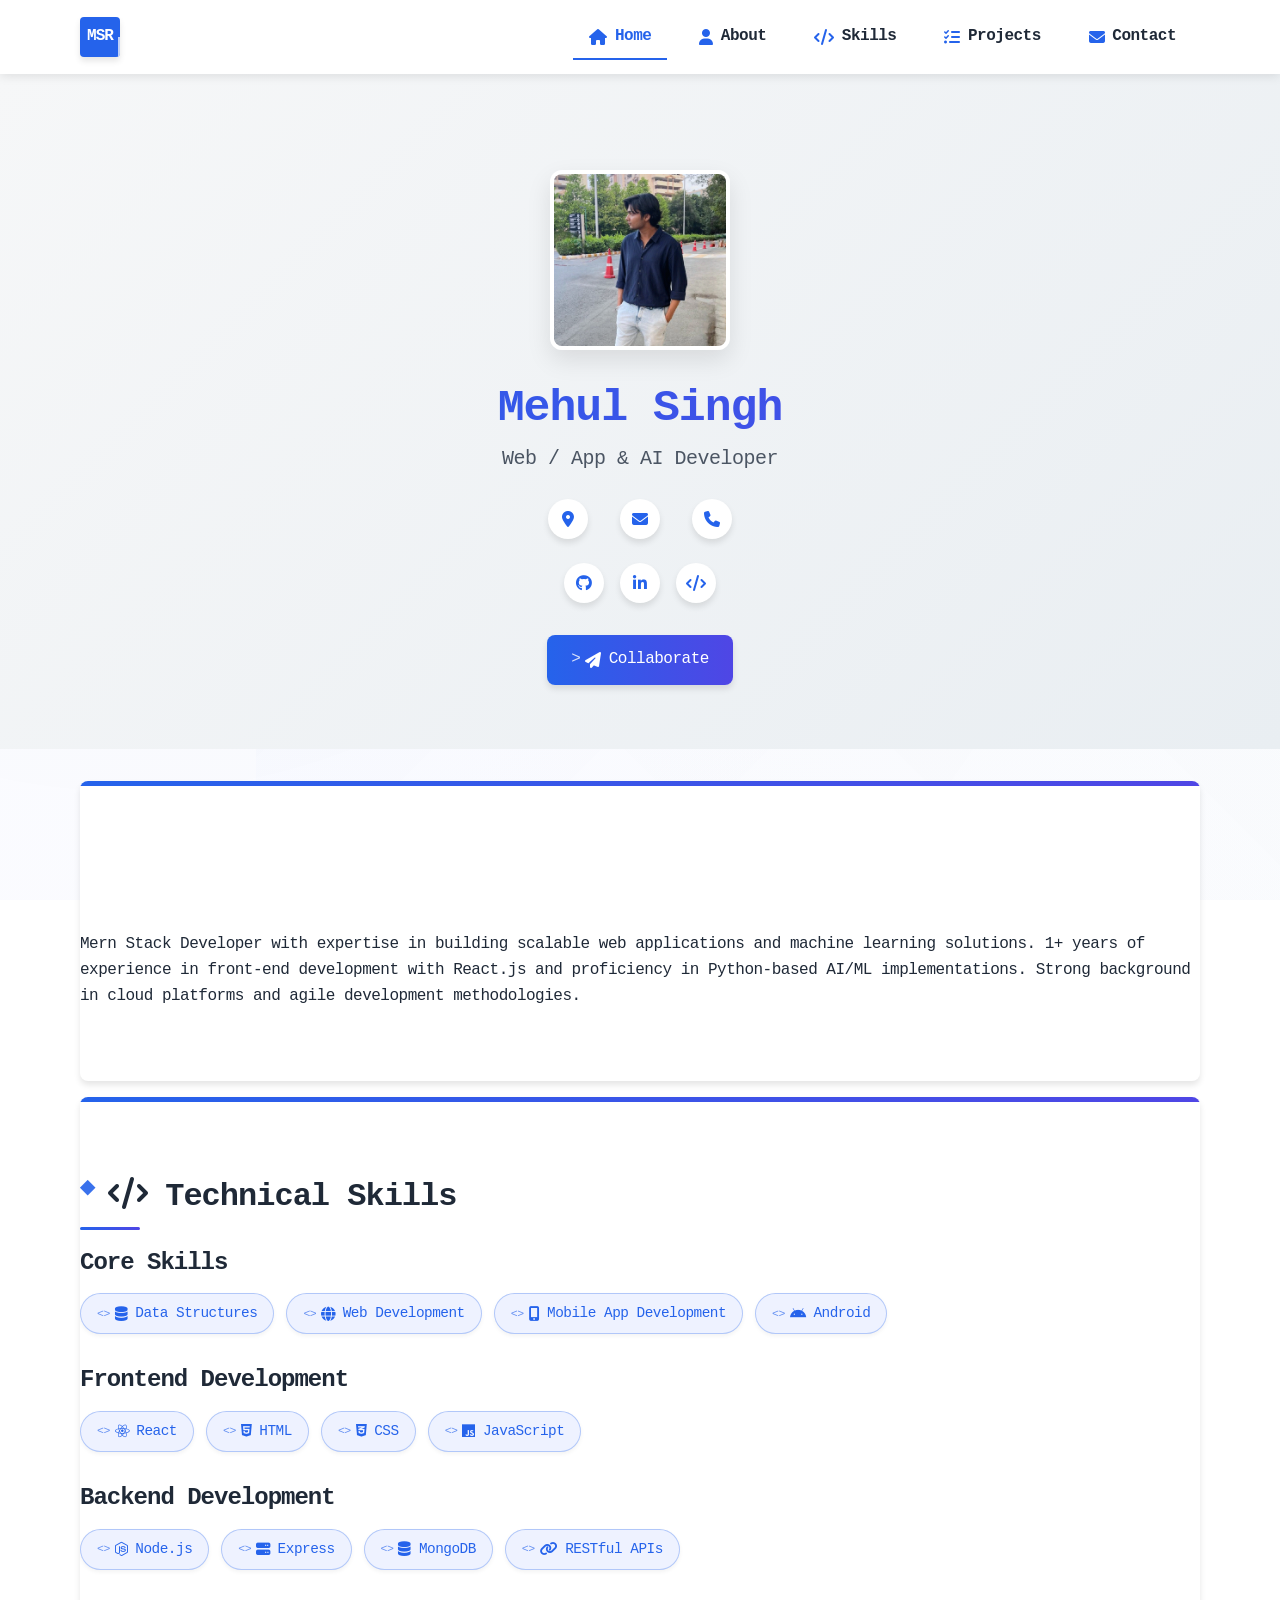
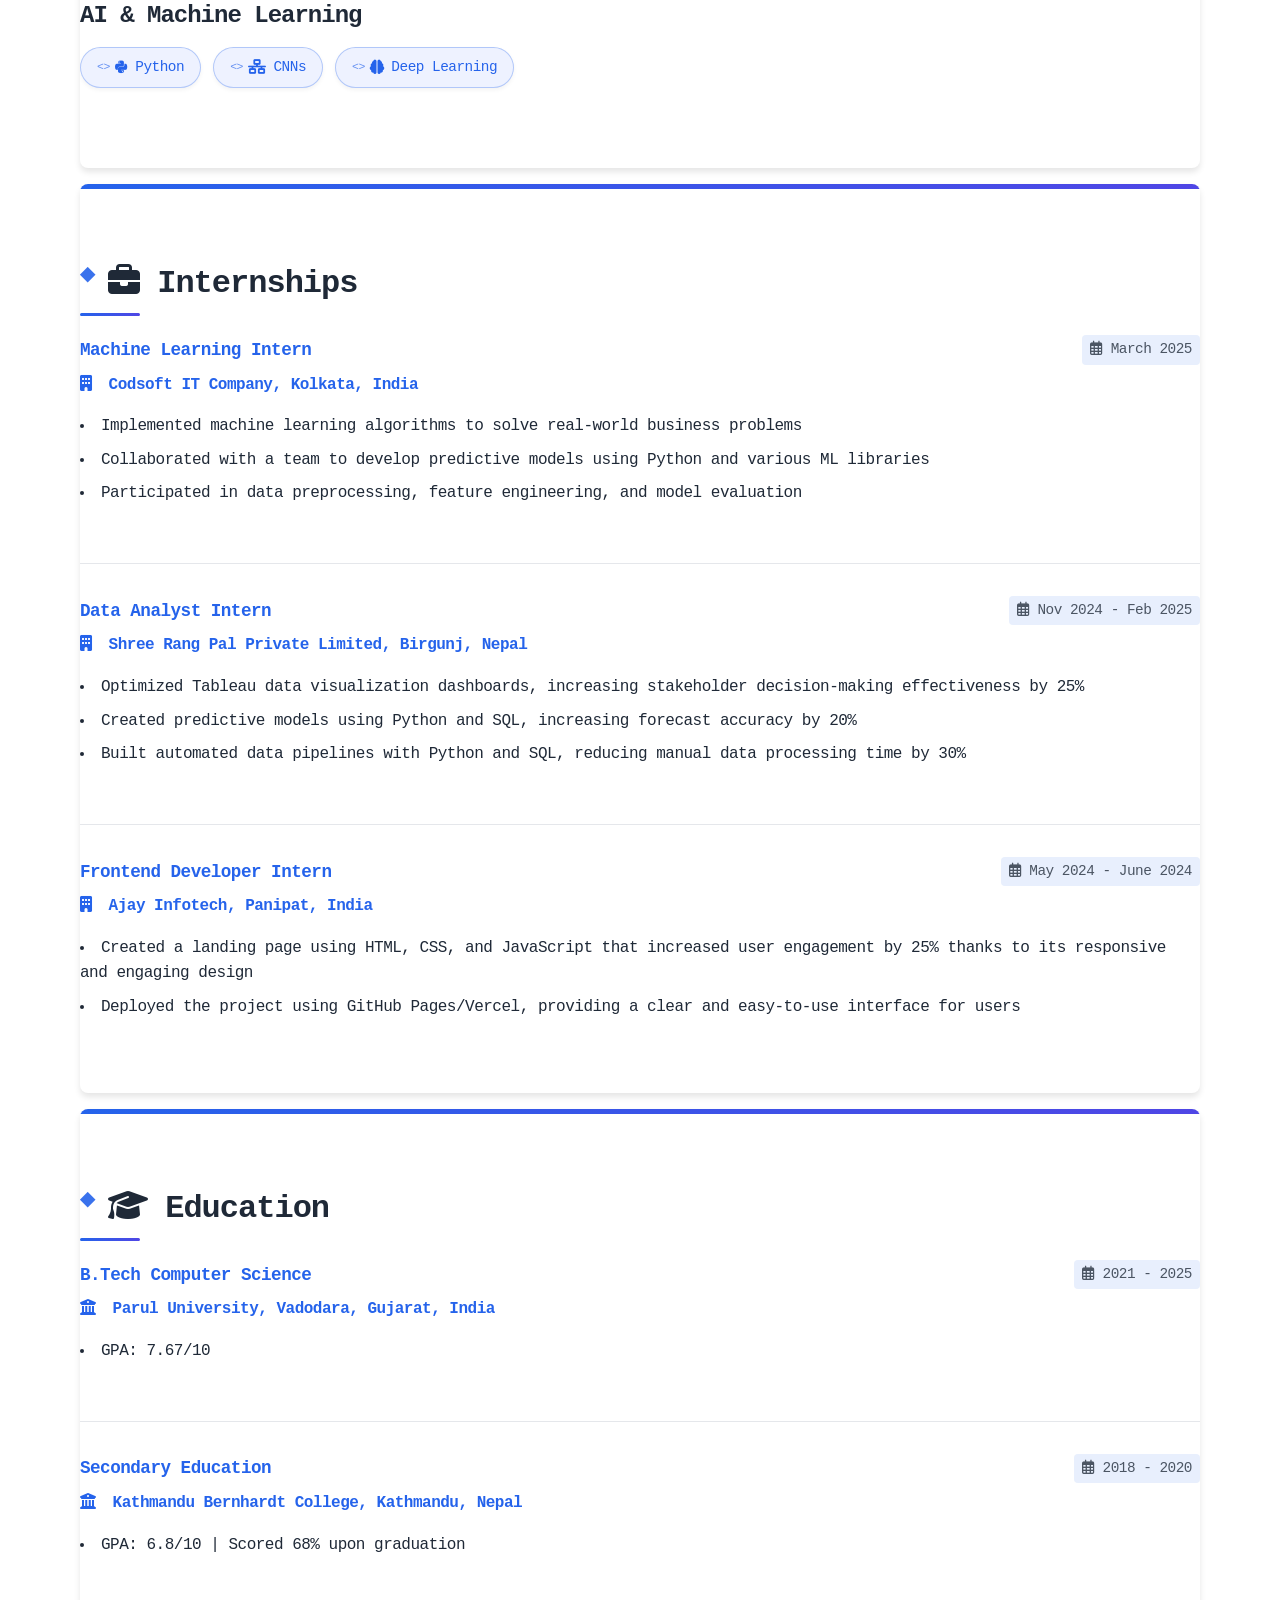
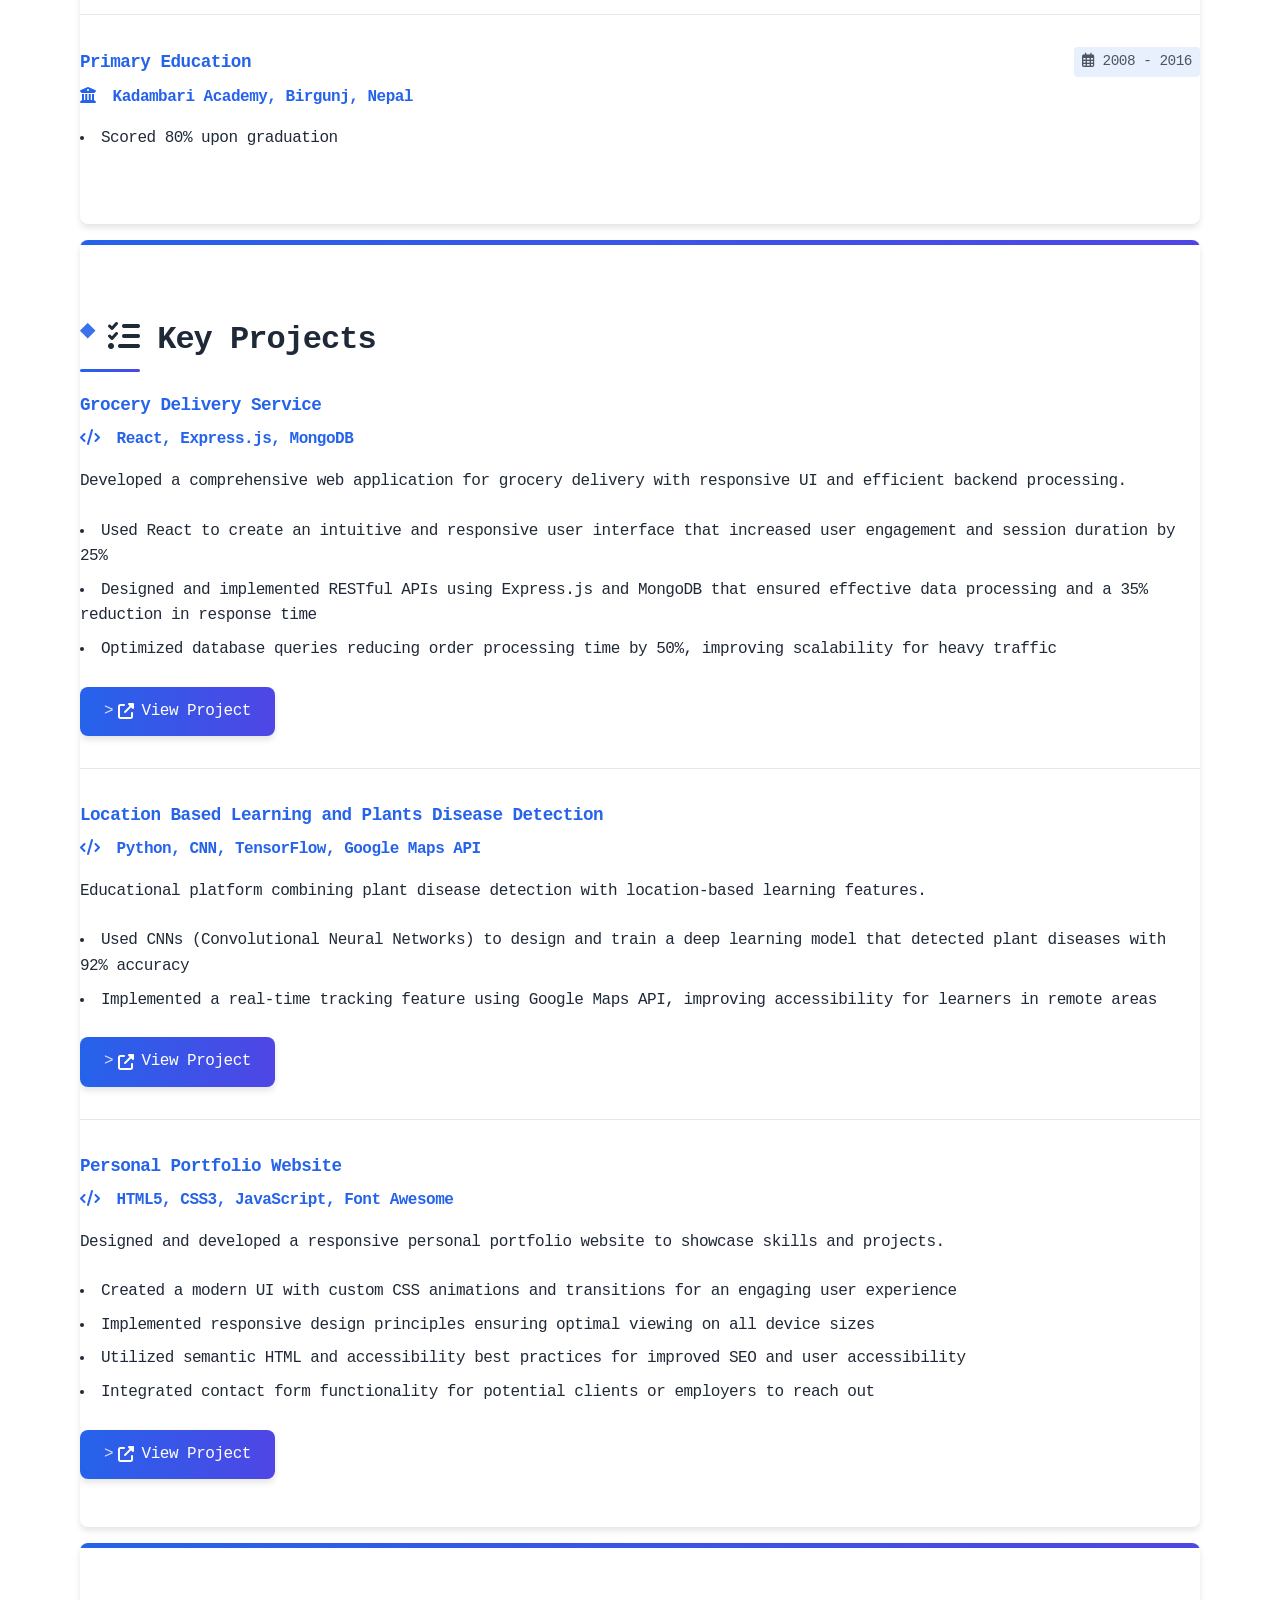
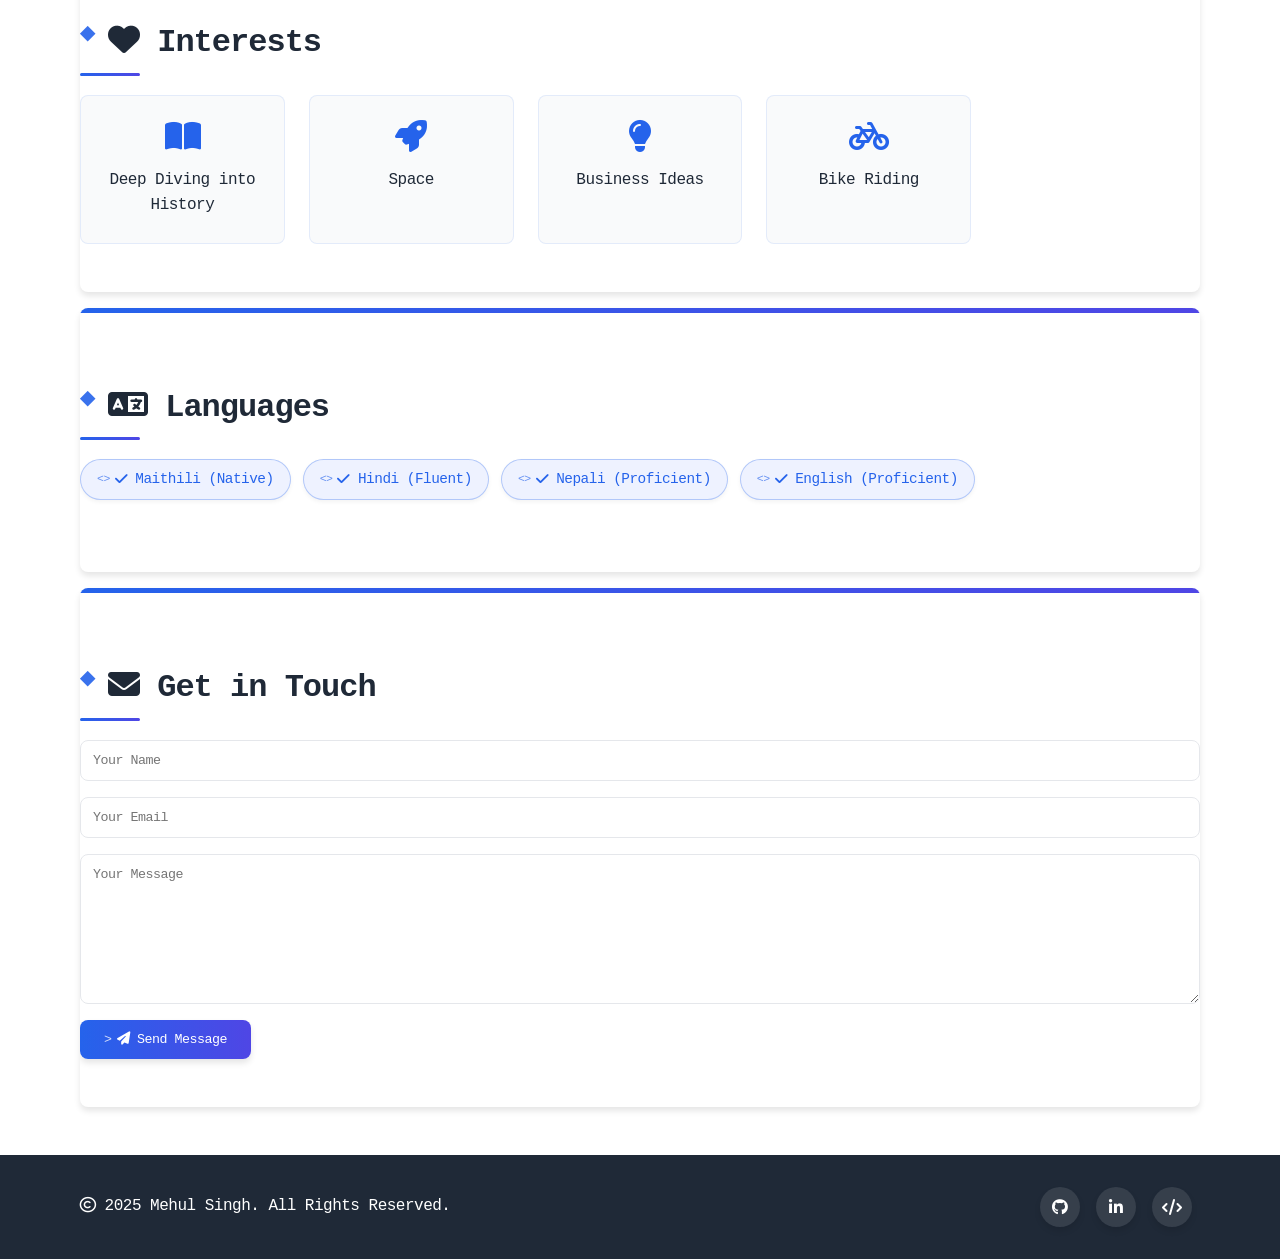
==== commit 86ea5118: "Update index.html" ====
--- a/index.html
+++ b/index.html
@@ -54,7 +54,7 @@
 <header>
     <div class="container">
       <div class="profile-img">
-        <img src="2025.jpg" alt="Mehul Singh" loading="lazy">
+        <img src="meh.png" alt="Mehul Singh" loading="lazy">
       </div>
       <h1>Mehul Singh</h1>
       <p>Web / App & AI Developer</p>
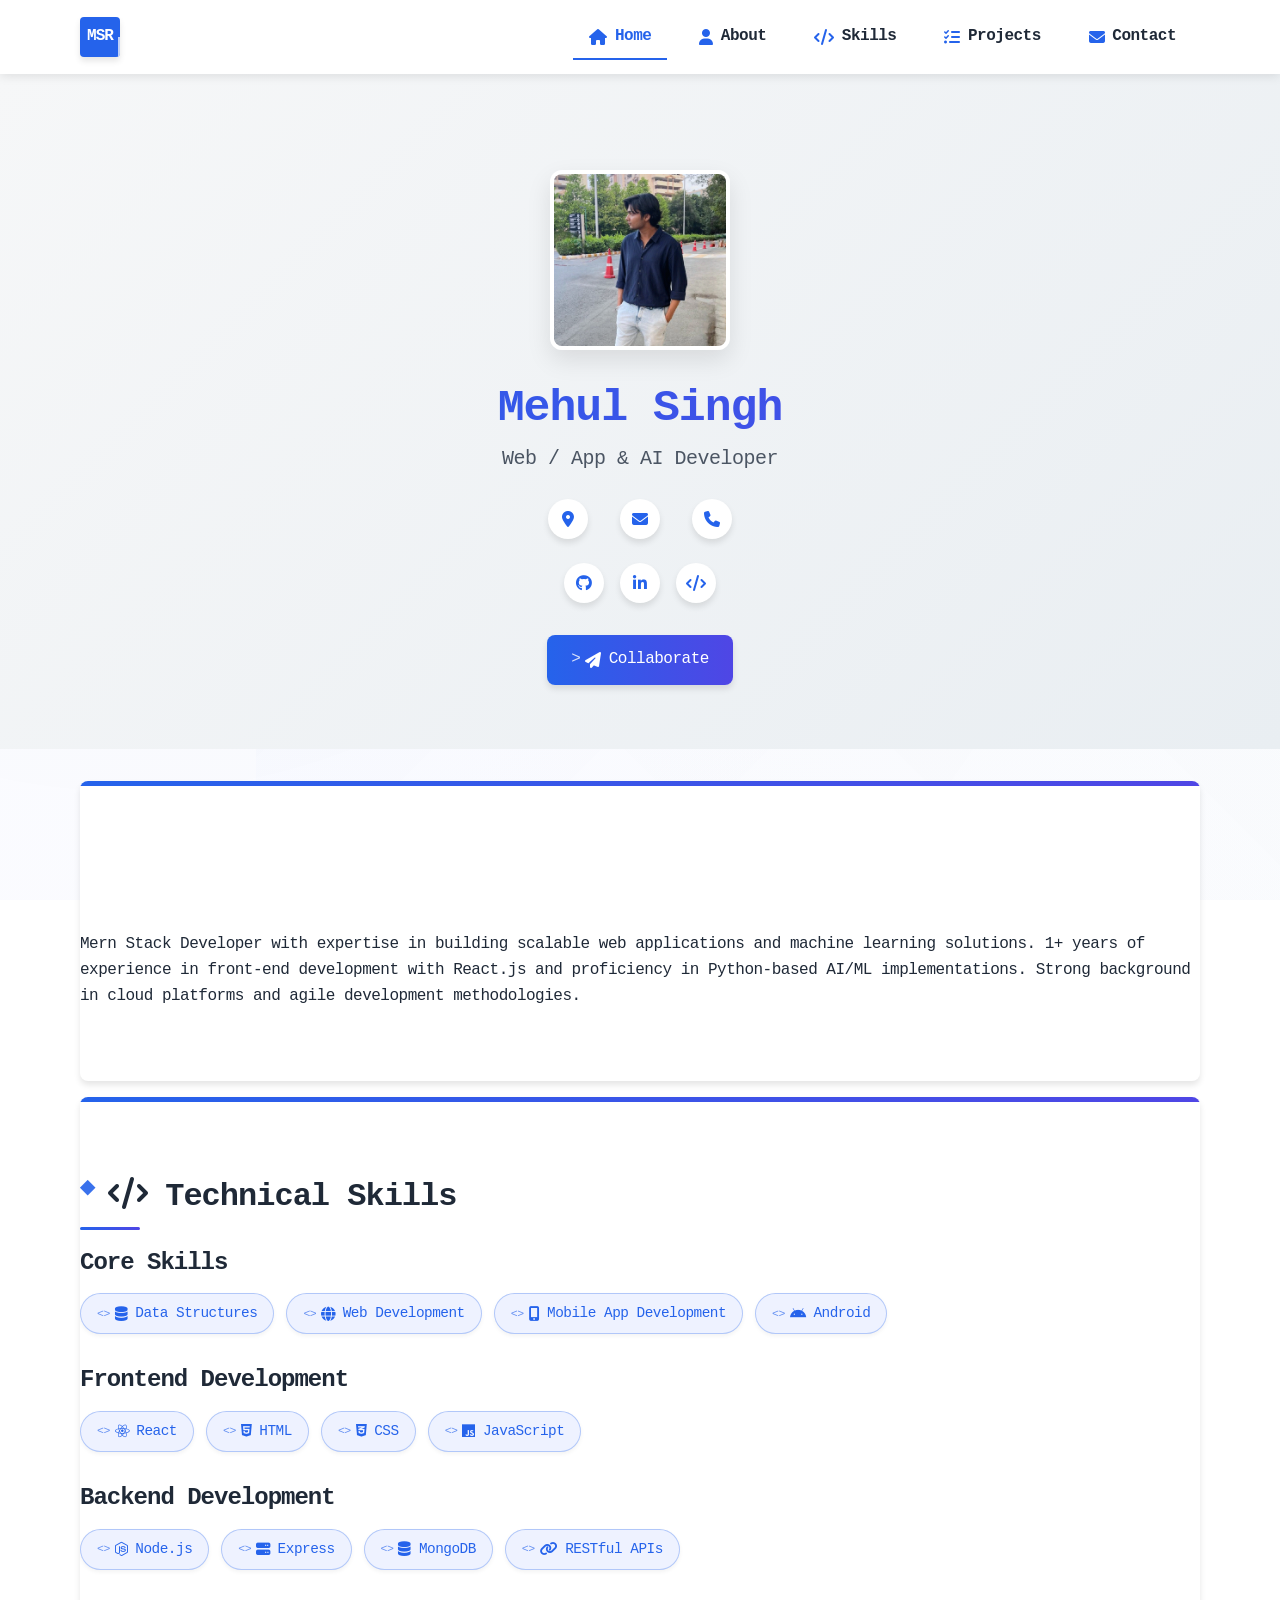
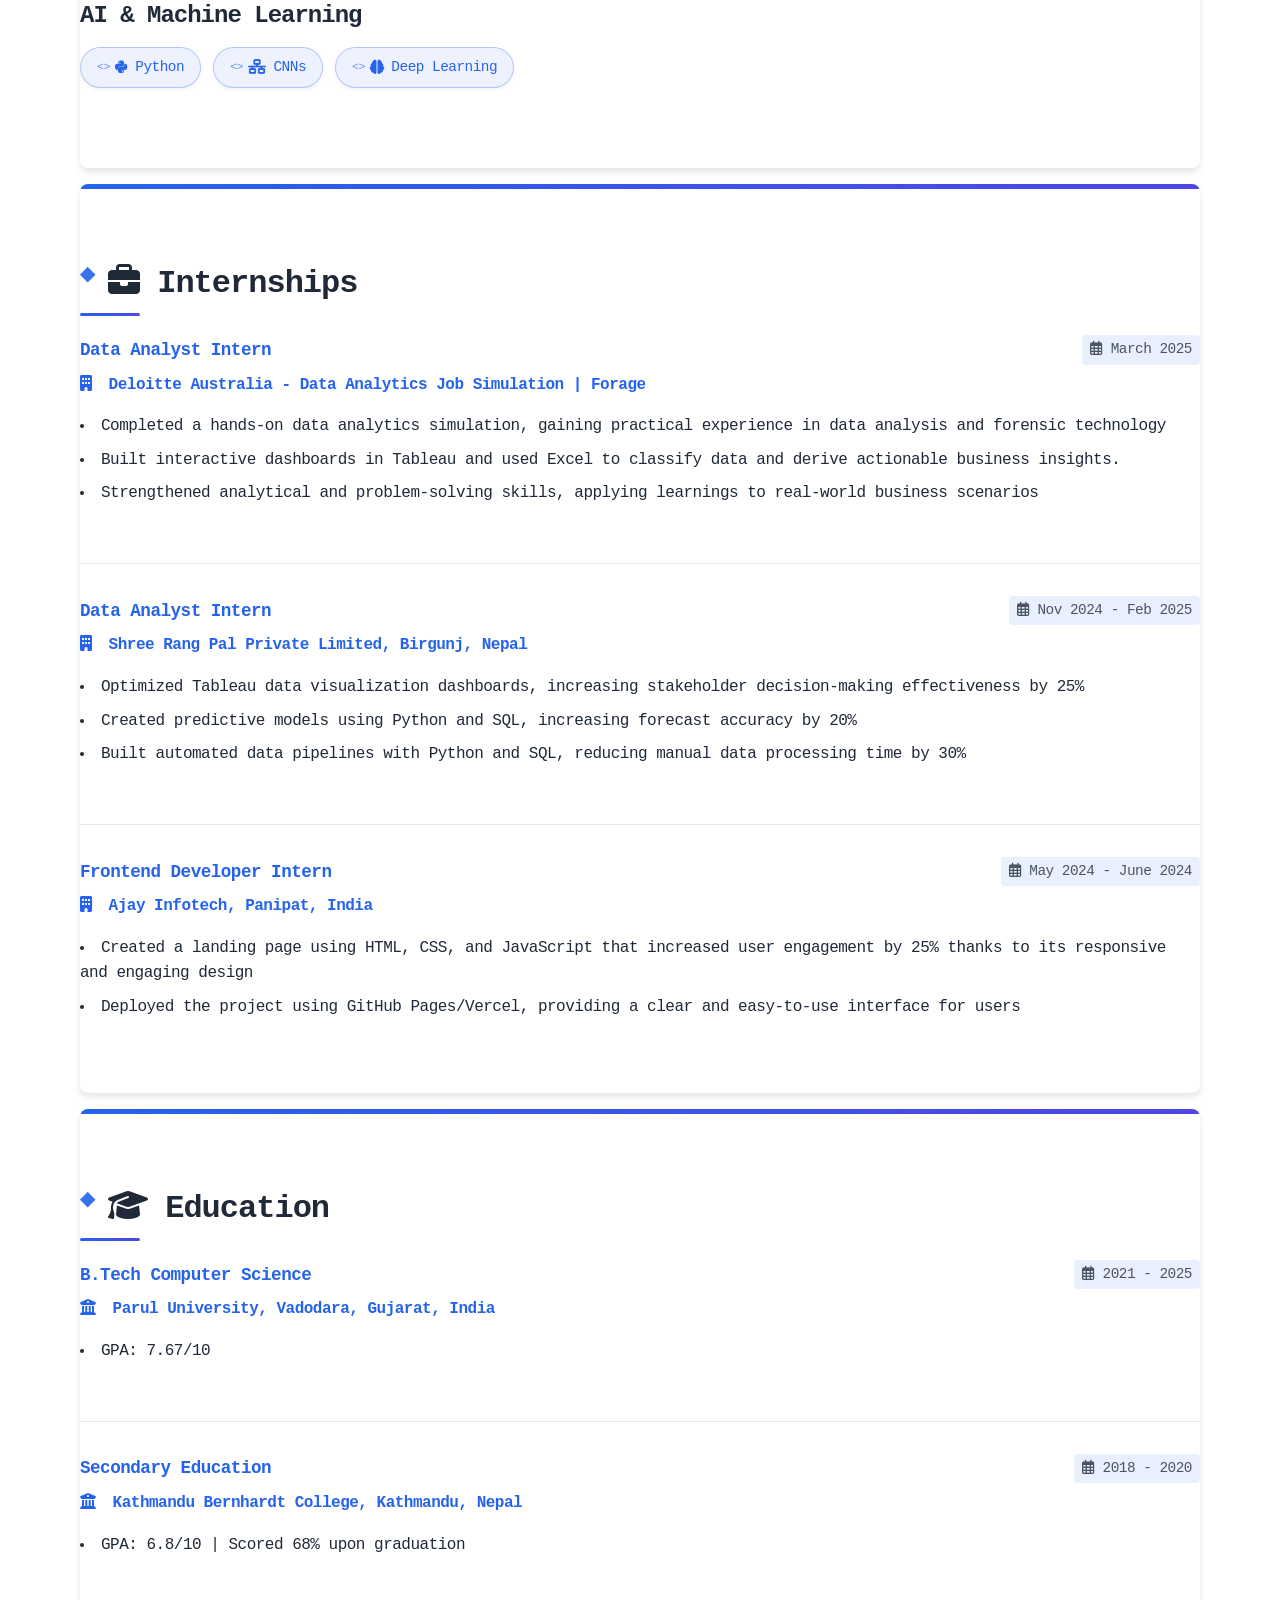
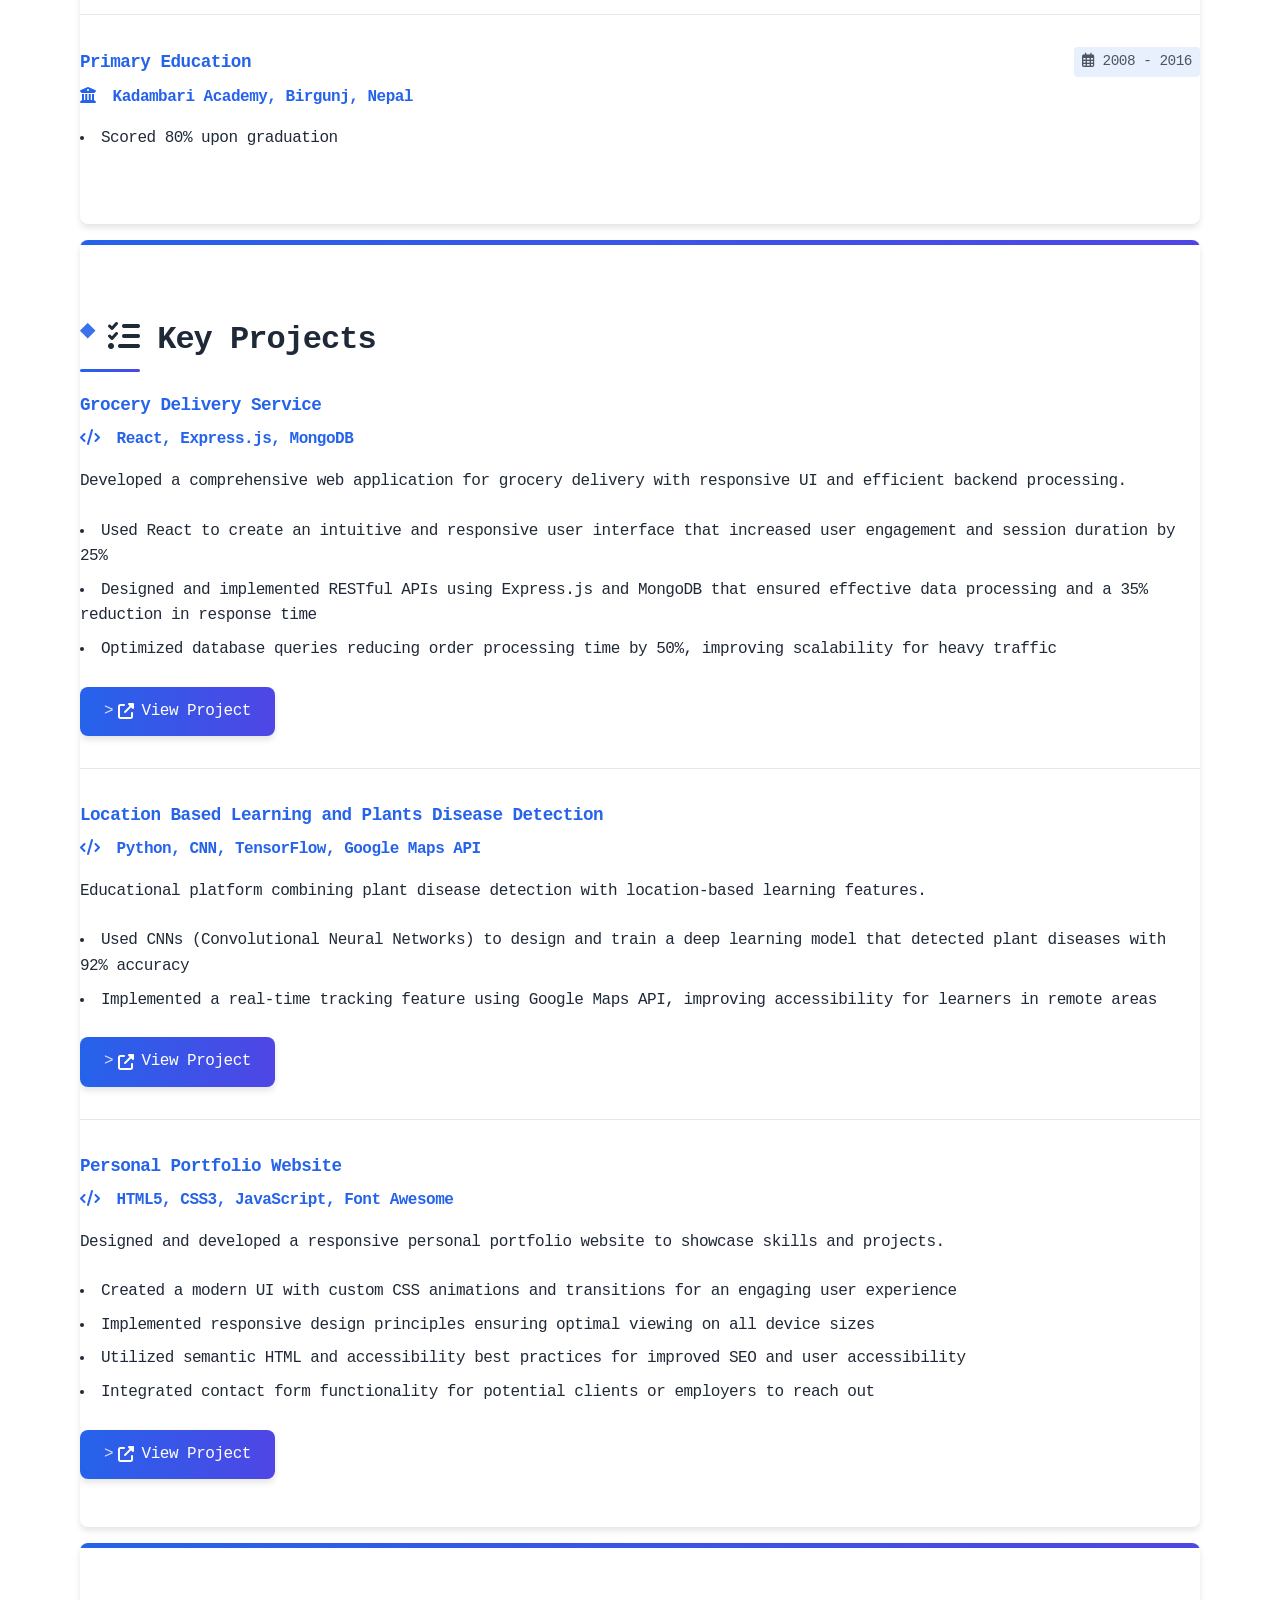
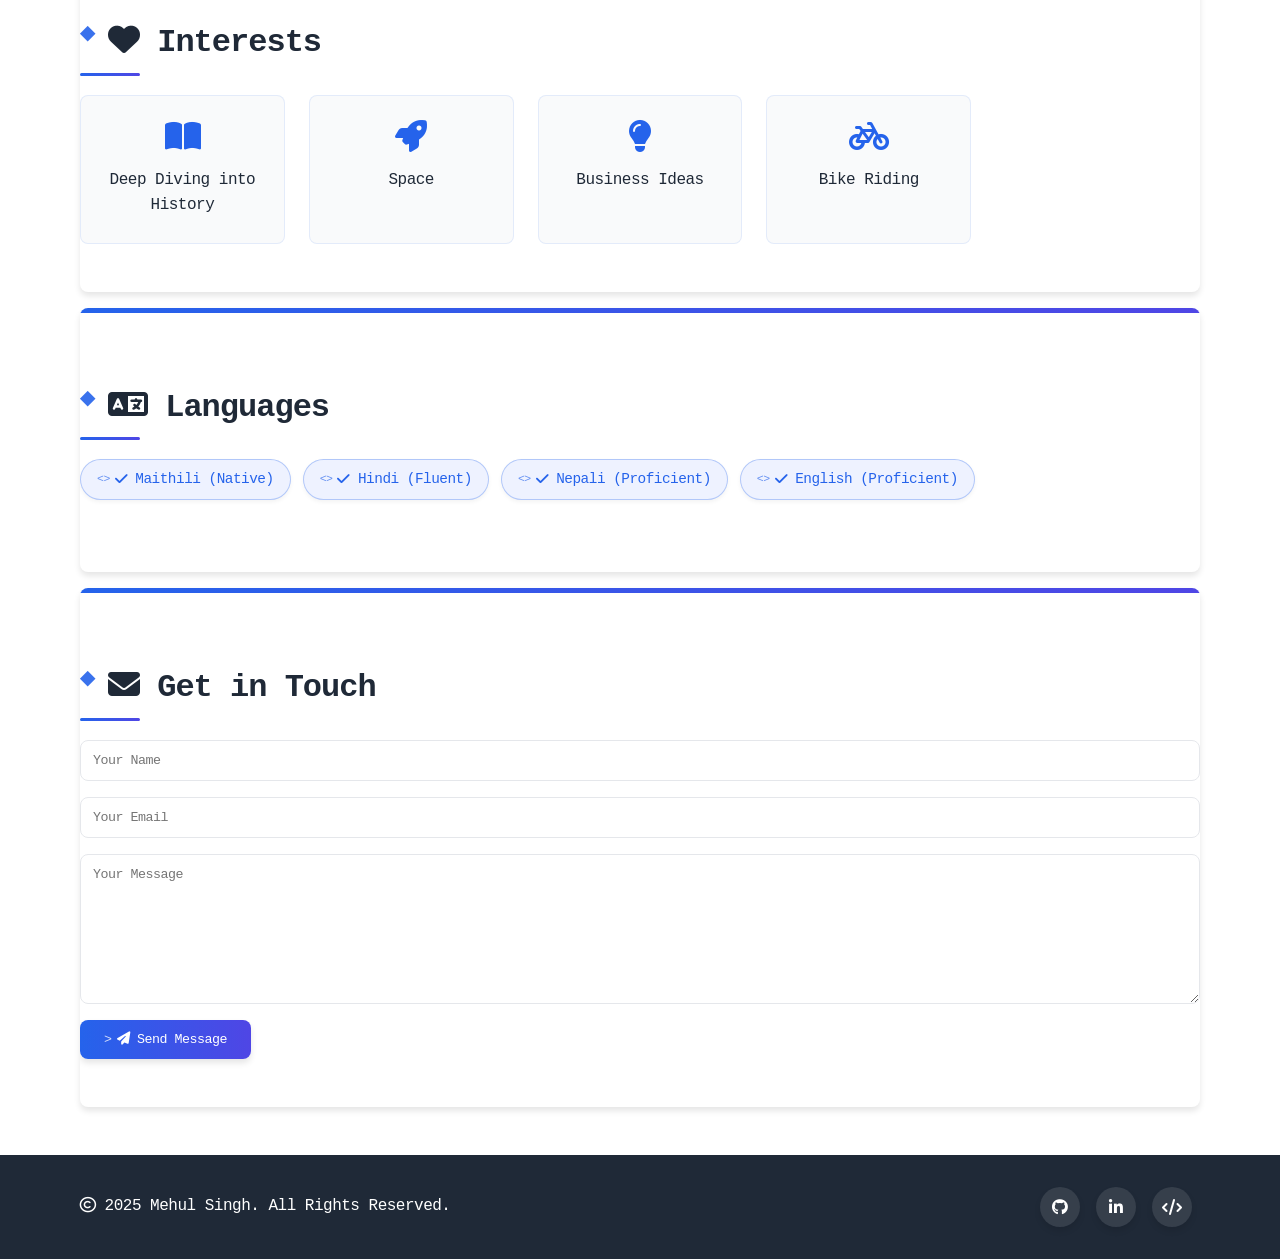
==== commit 180bdf1f: "Update index.html" ====
--- a/index.html
+++ b/index.html
@@ -143,14 +143,14 @@
       
       <div class="internship-item">
         <div class="position">
-          <span>Machine Learning Intern</span>
+          <span>Data Analyst Intern</span>
           <span class="date"><i class="far fa-calendar-alt"></i> March 2025</span>
         </div>
-        <div class="company"><i class="fas fa-building"></i> Codsoft IT Company, Kolkata, India</div>
-        <ul>
-          <li>Implemented machine learning algorithms to solve real-world business problems</li>
-          <li>Collaborated with a team to develop predictive models using Python and various ML libraries</li>
-          <li>Participated in data preprocessing, feature engineering, and model evaluation</li>
+        <div class="company"><i class="fas fa-building"></i> Deloitte Australia - Data Analytics Job Simulation | Forage</div>
+        <ul>
+          <li>Completed a hands-on data analytics simulation, gaining practical experience in data analysis and forensic technology</li>
+          <li>Built interactive dashboards in Tableau and used Excel to classify data and derive actionable business insights.</li>
+          <li>Strengthened analytical and problem-solving skills, applying learnings to real-world business scenarios</li>
         </ul>
       </div>
       
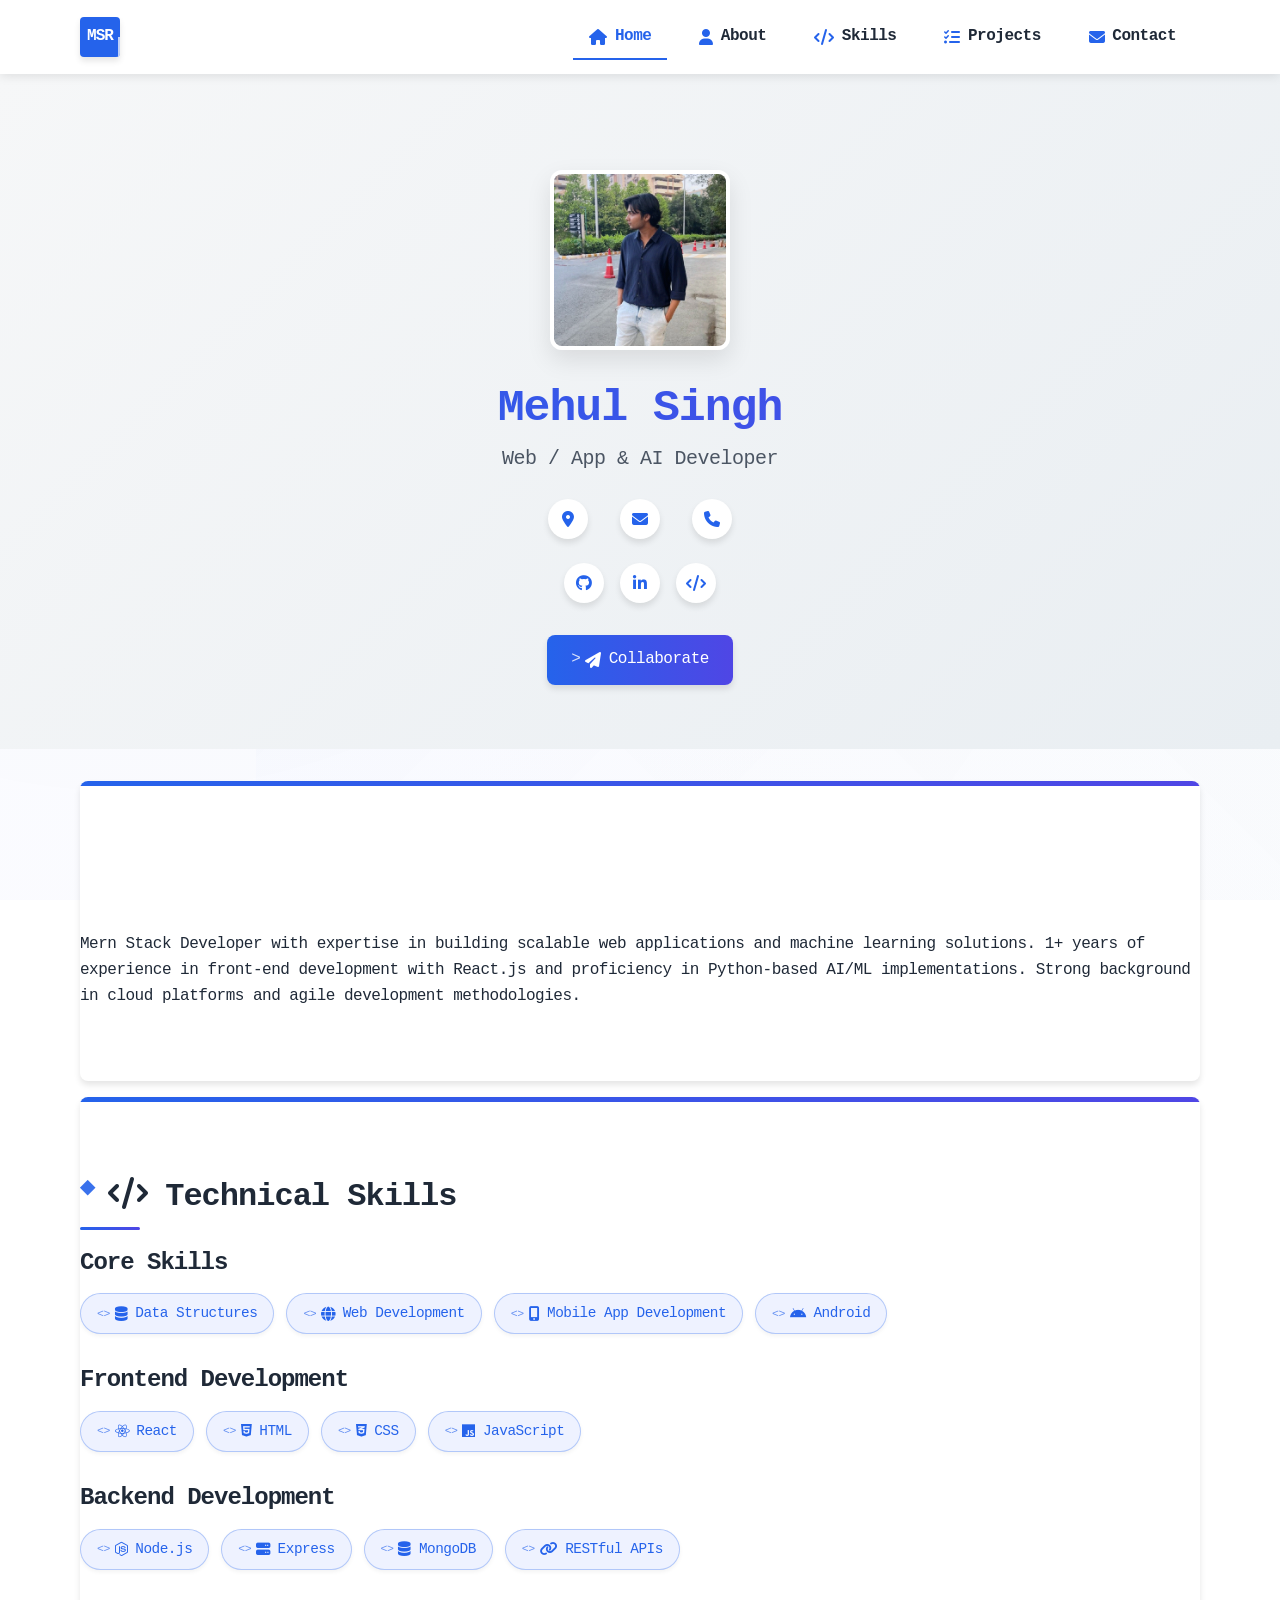
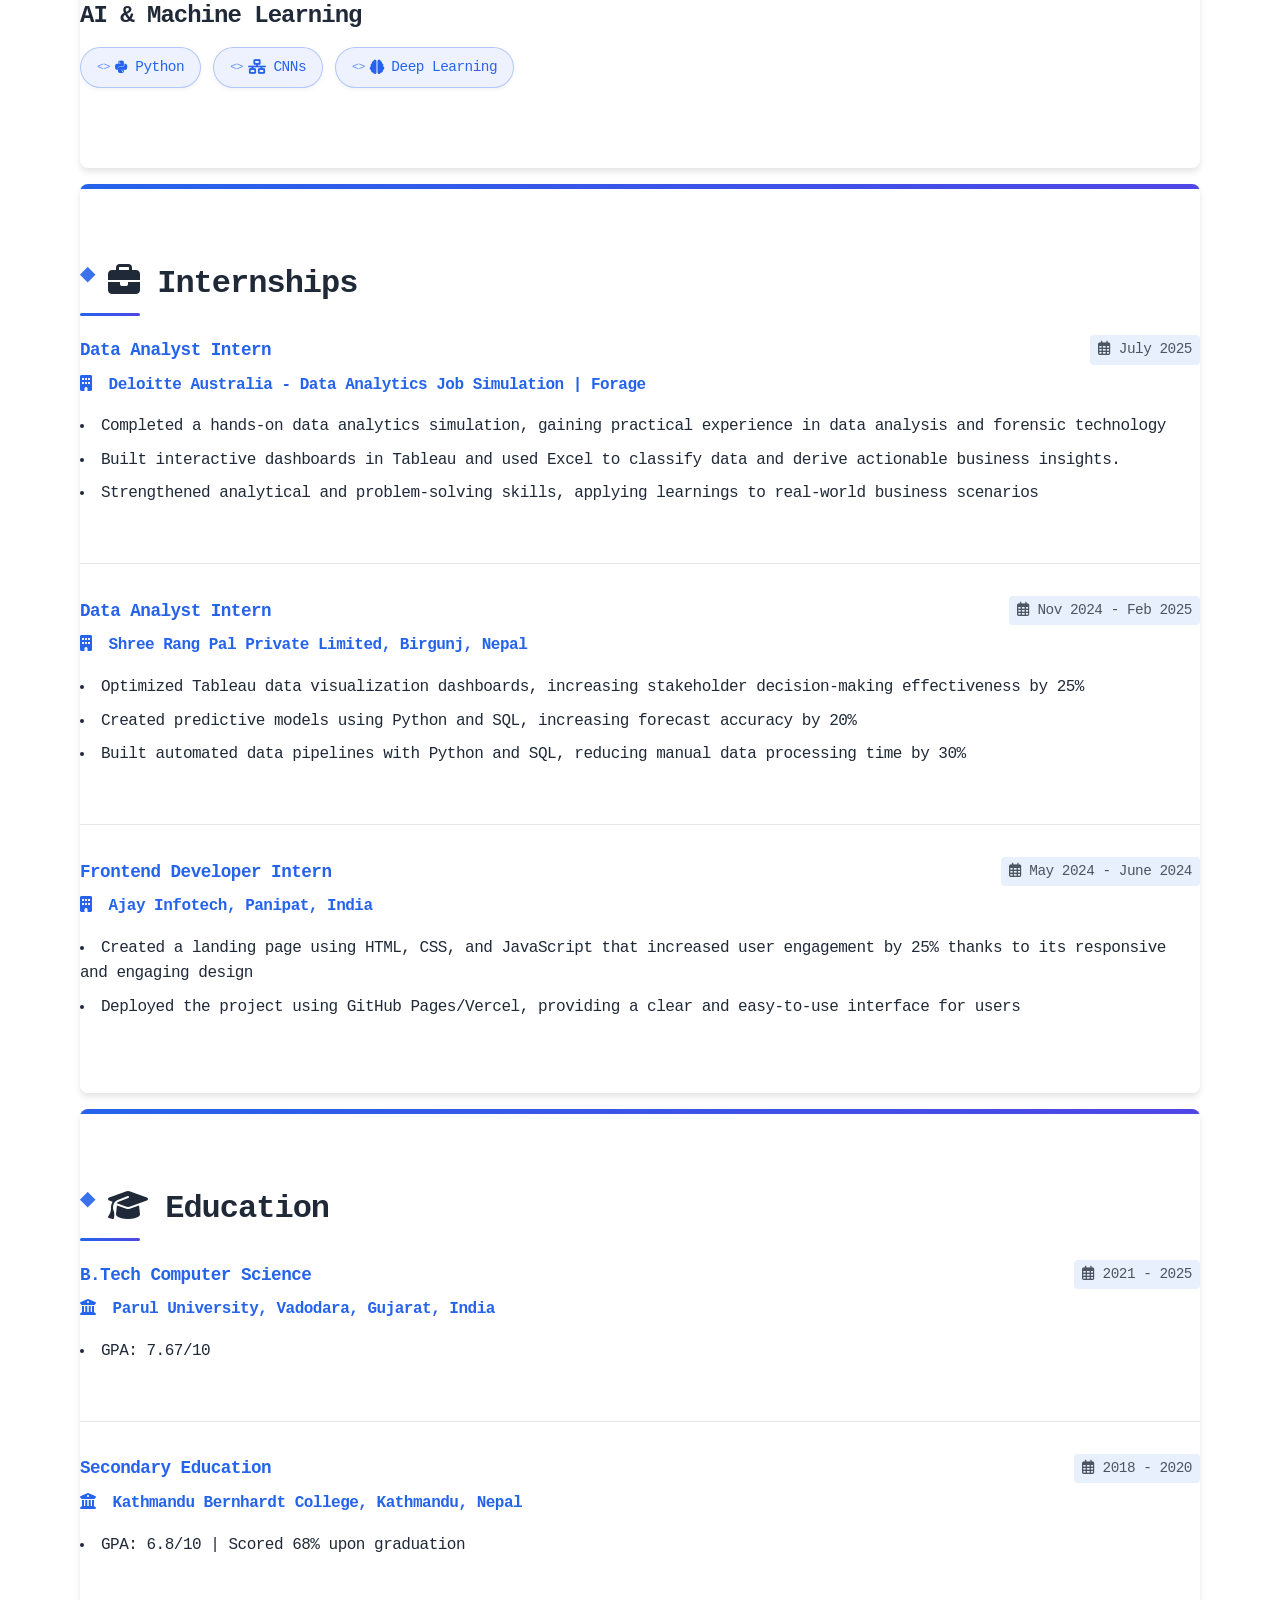
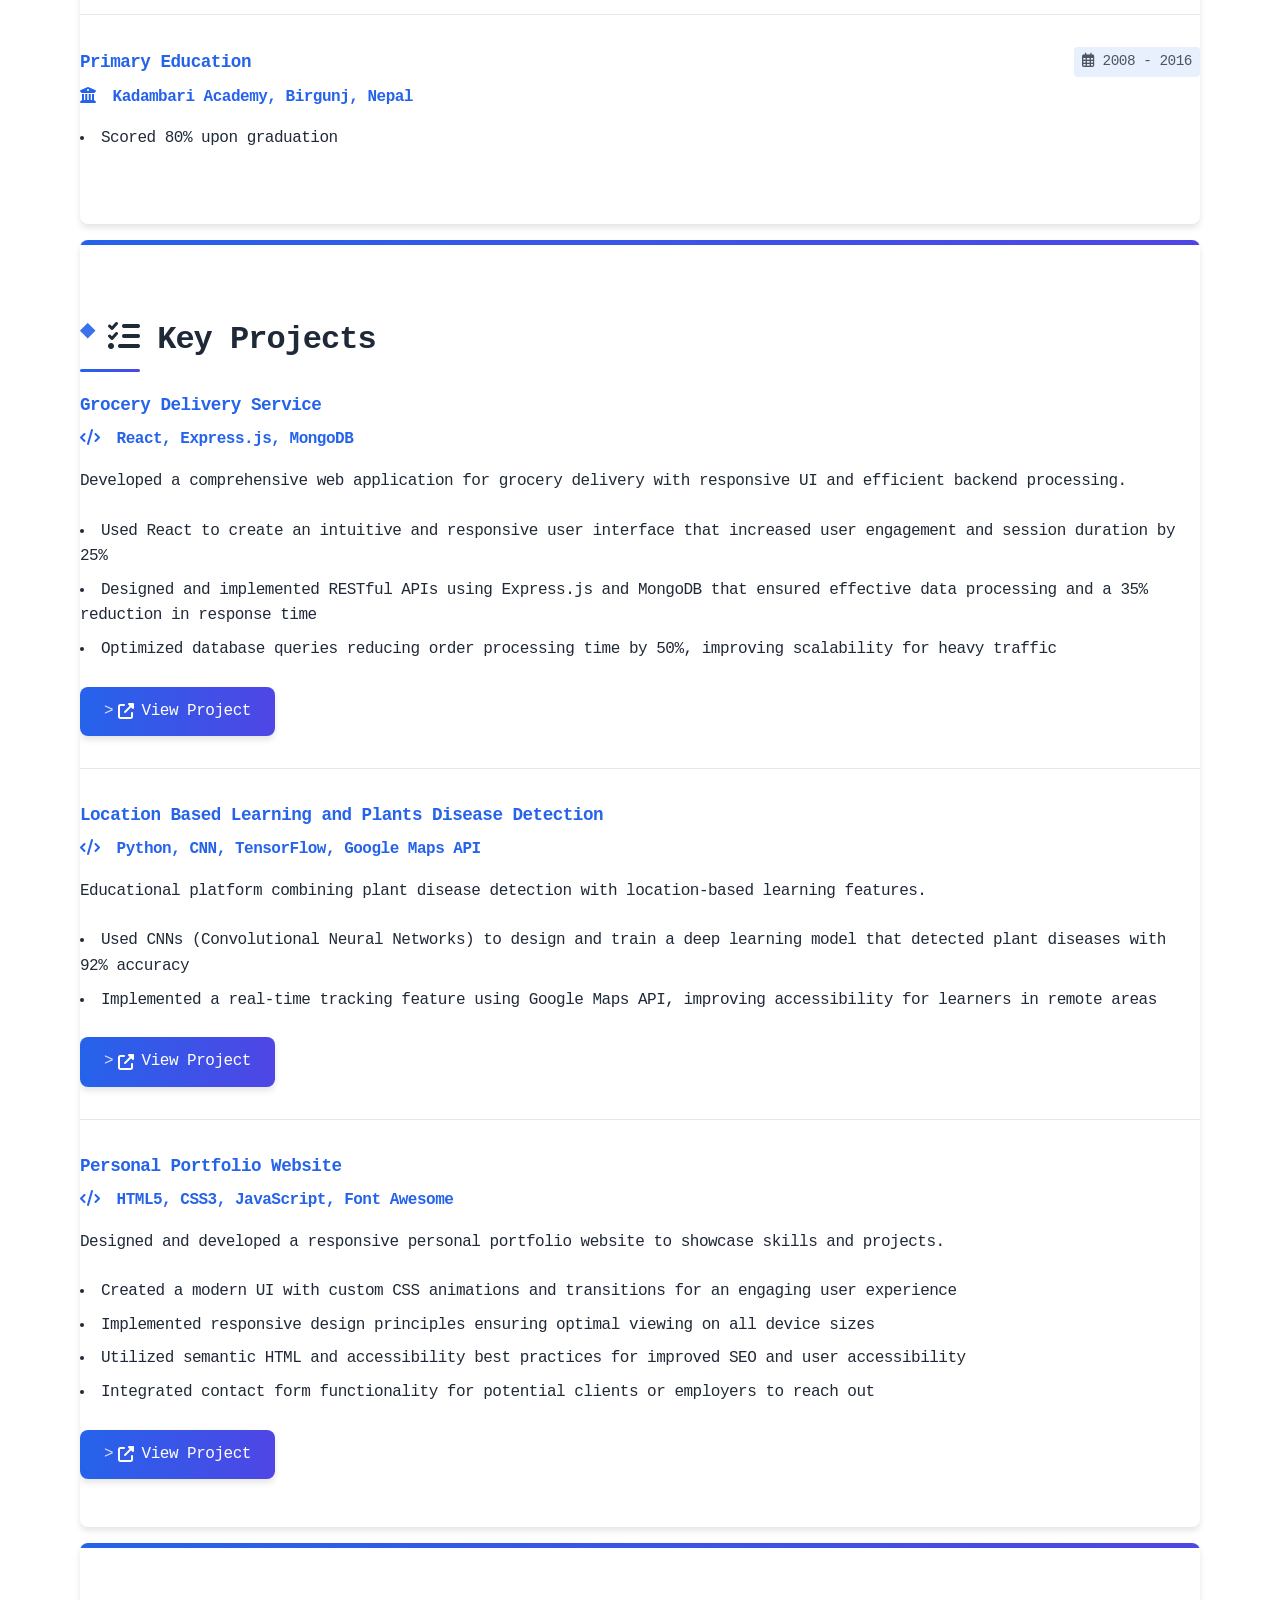
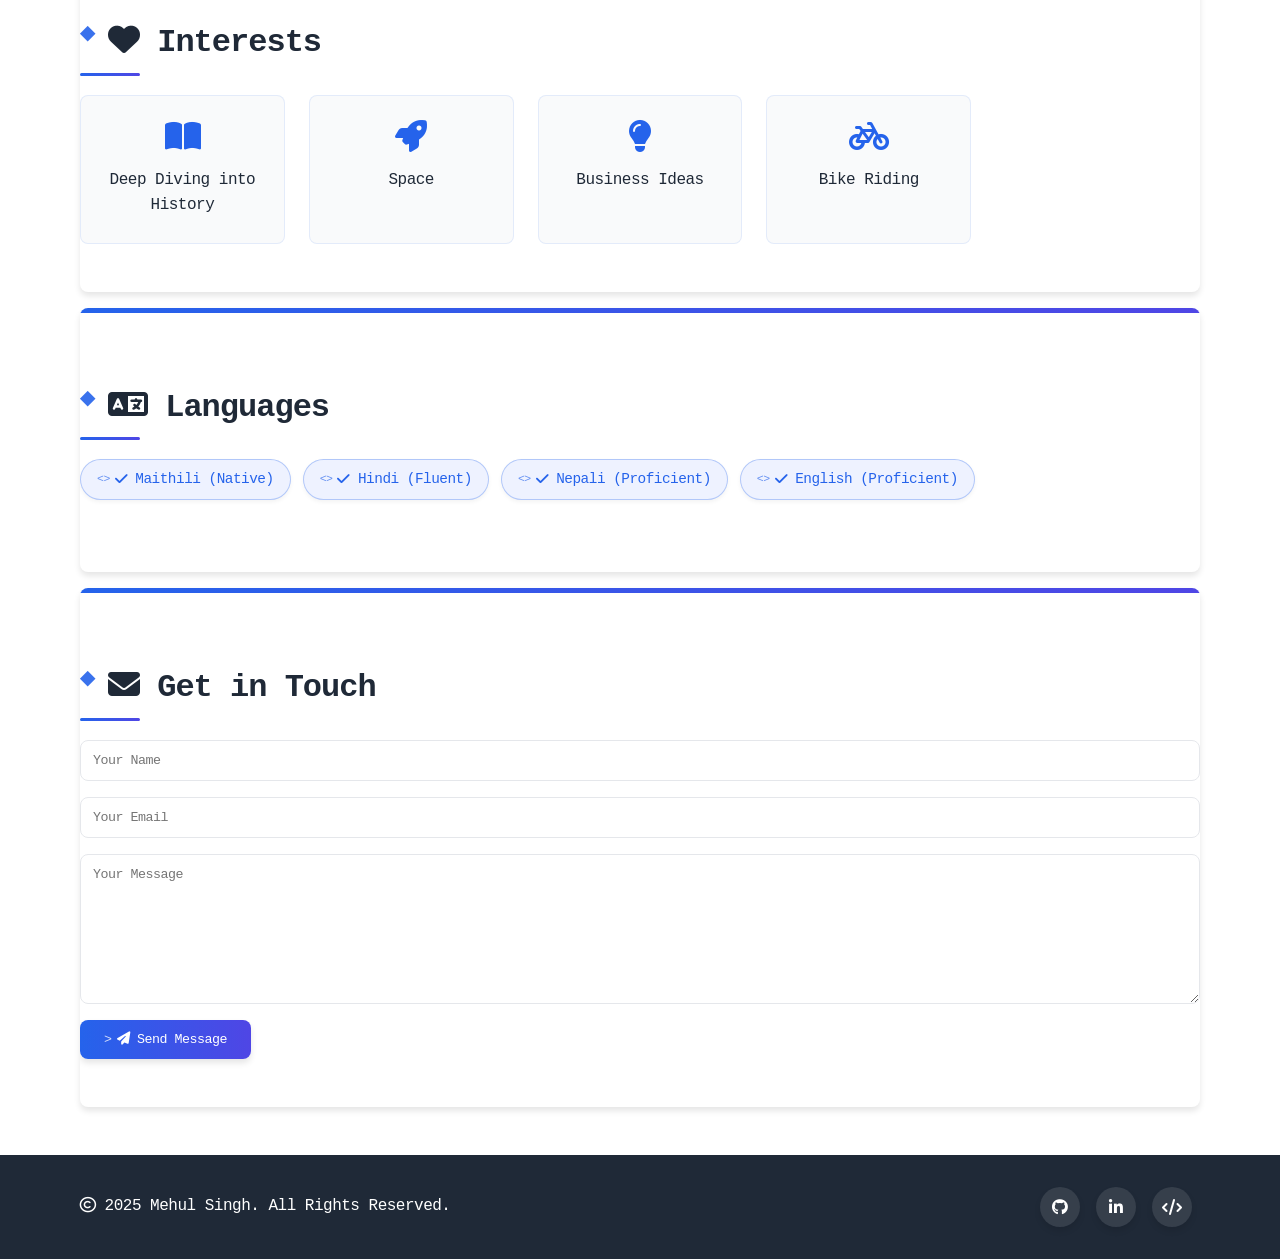
==== commit 5a8ba873: "Update index.html" ====
--- a/index.html
+++ b/index.html
@@ -144,7 +144,7 @@
       <div class="internship-item">
         <div class="position">
           <span>Data Analyst Intern</span>
-          <span class="date"><i class="far fa-calendar-alt"></i> March 2025</span>
+          <span class="date"><i class="far fa-calendar-alt"></i> July 2025</span>
         </div>
         <div class="company"><i class="fas fa-building"></i> Deloitte Australia - Data Analytics Job Simulation | Forage</div>
         <ul>
